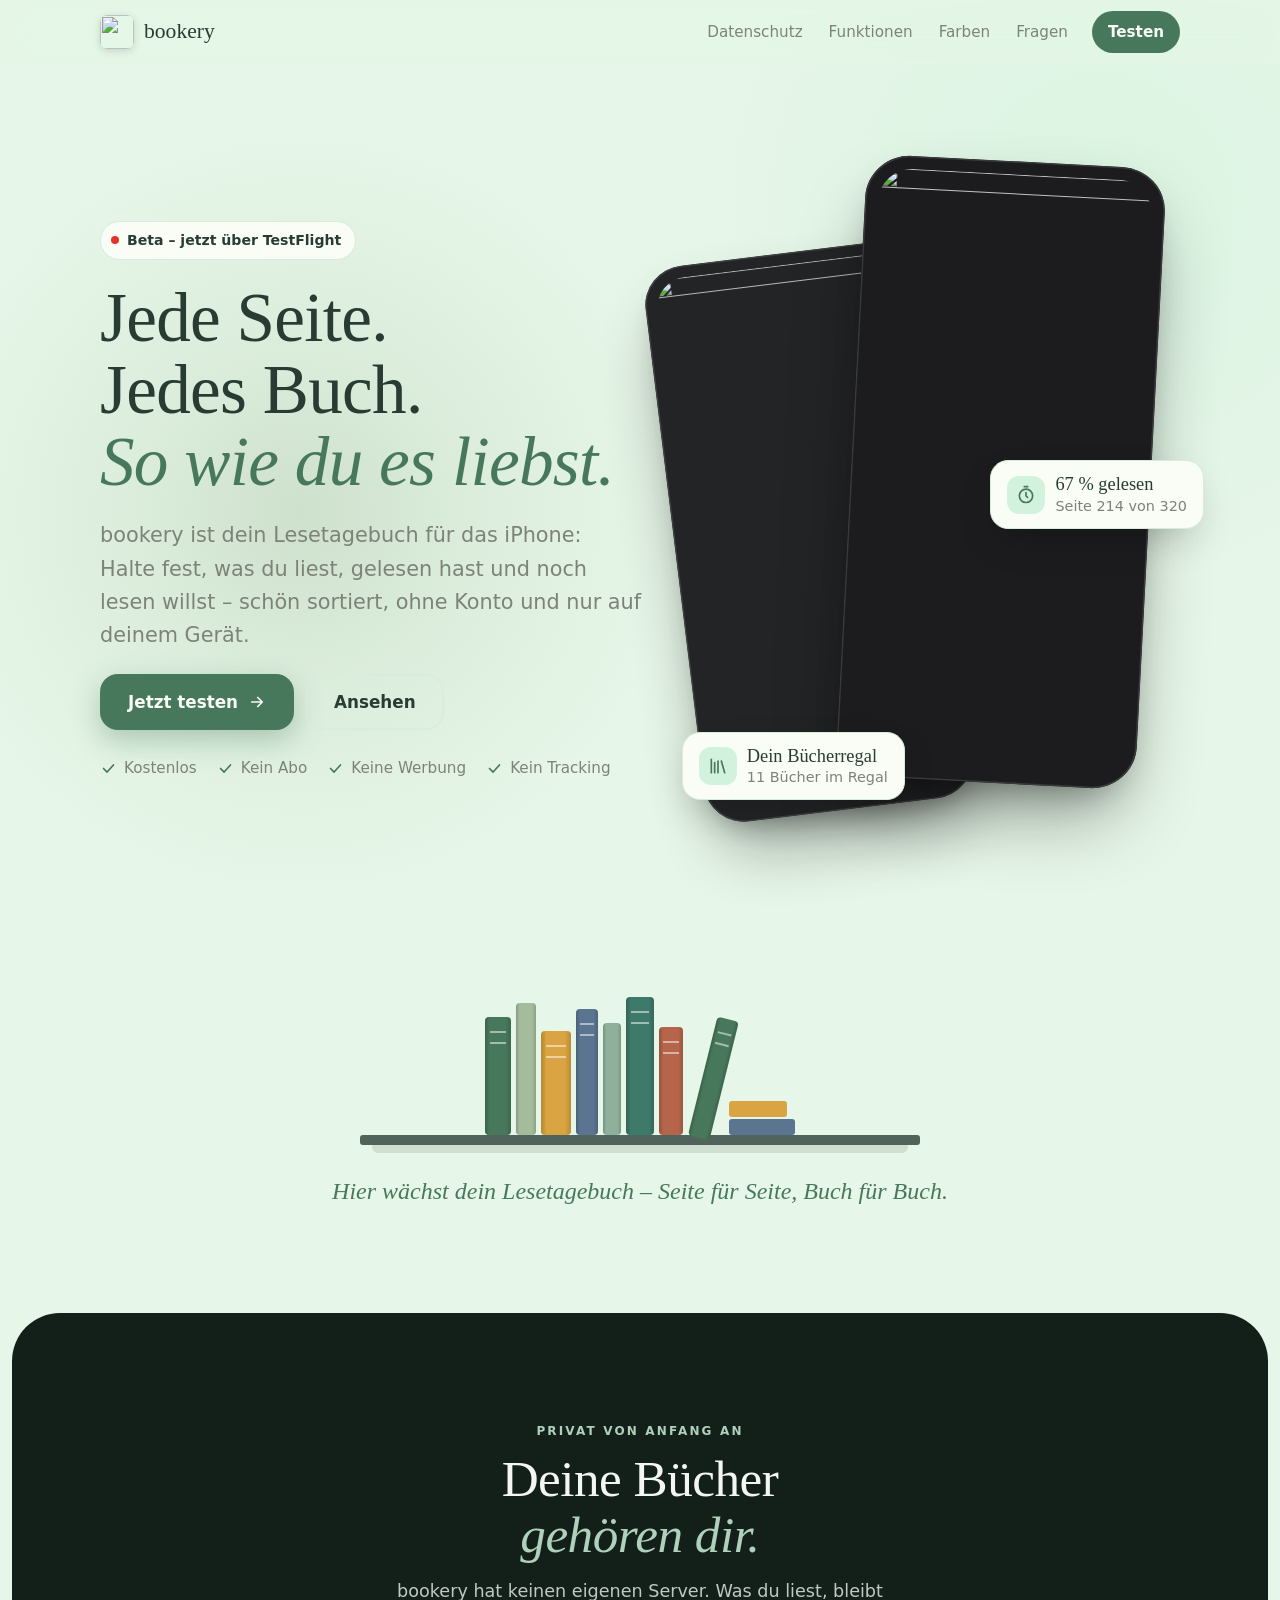
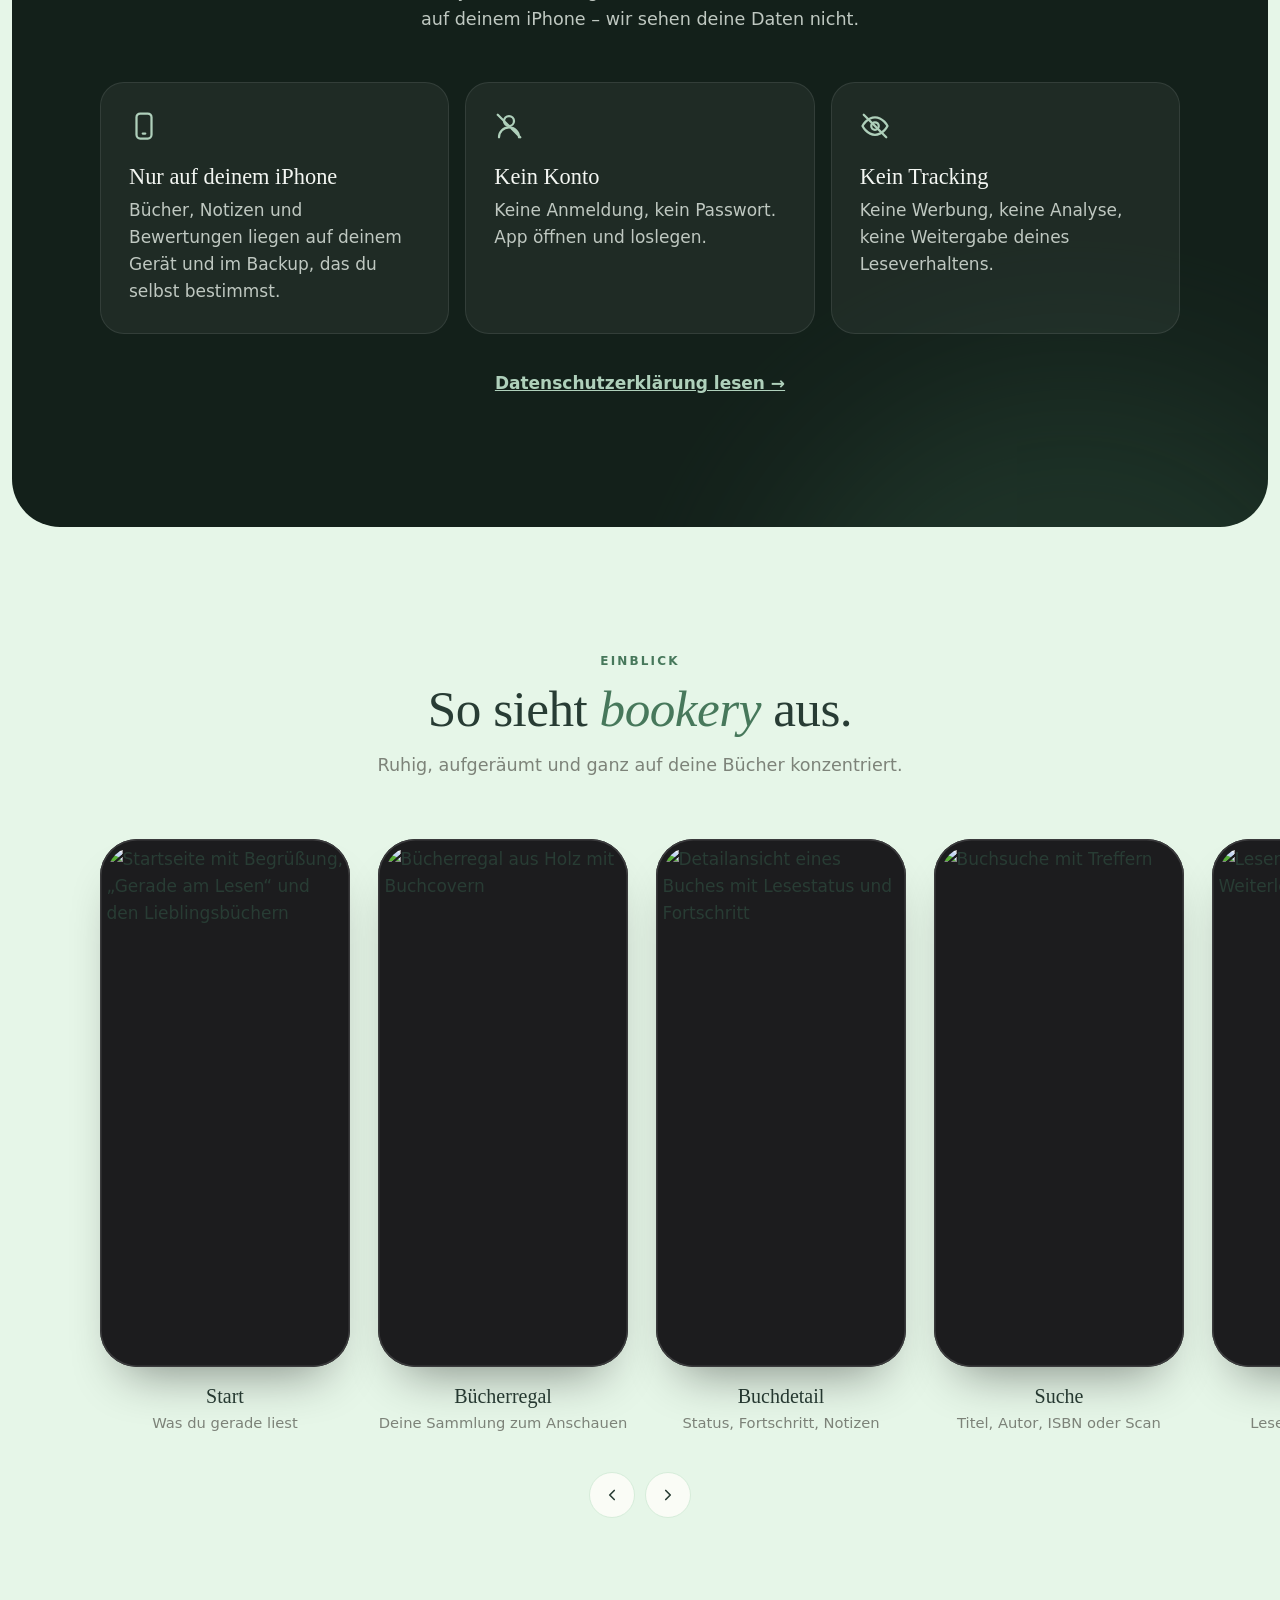
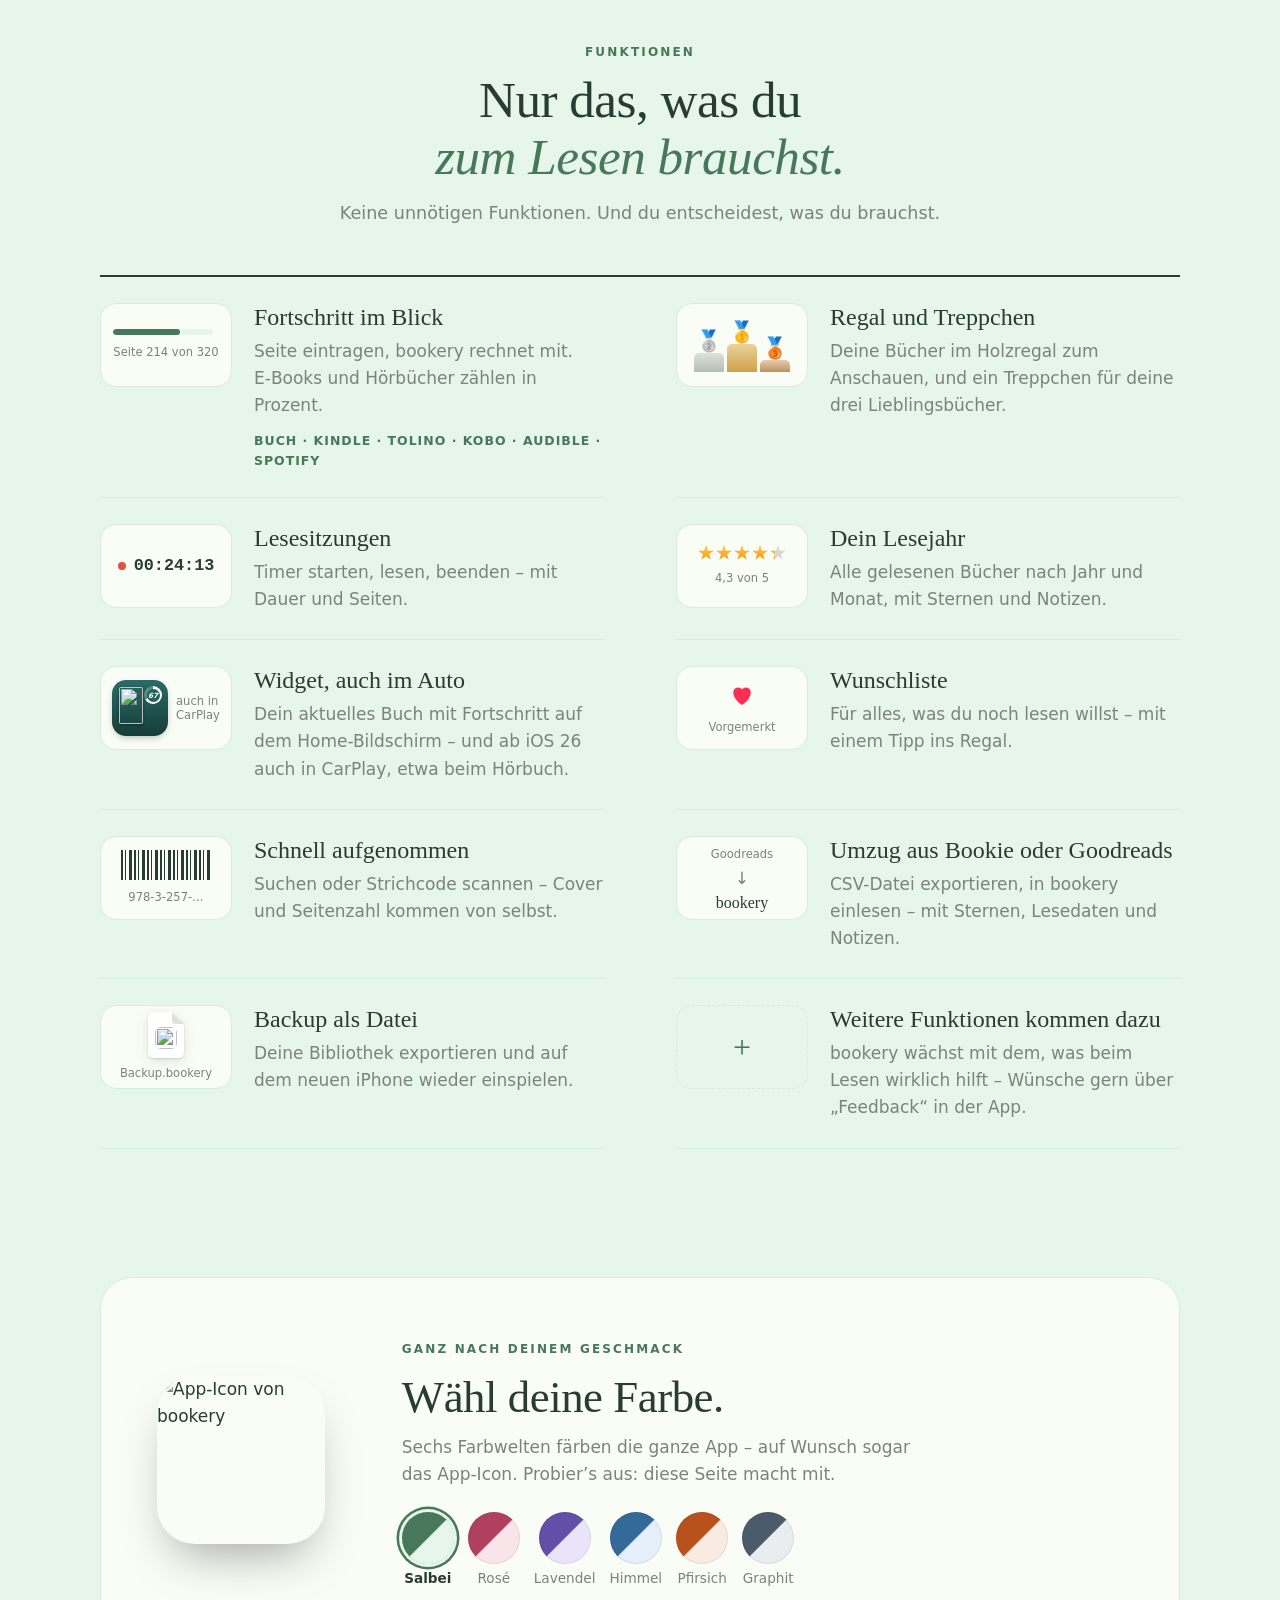
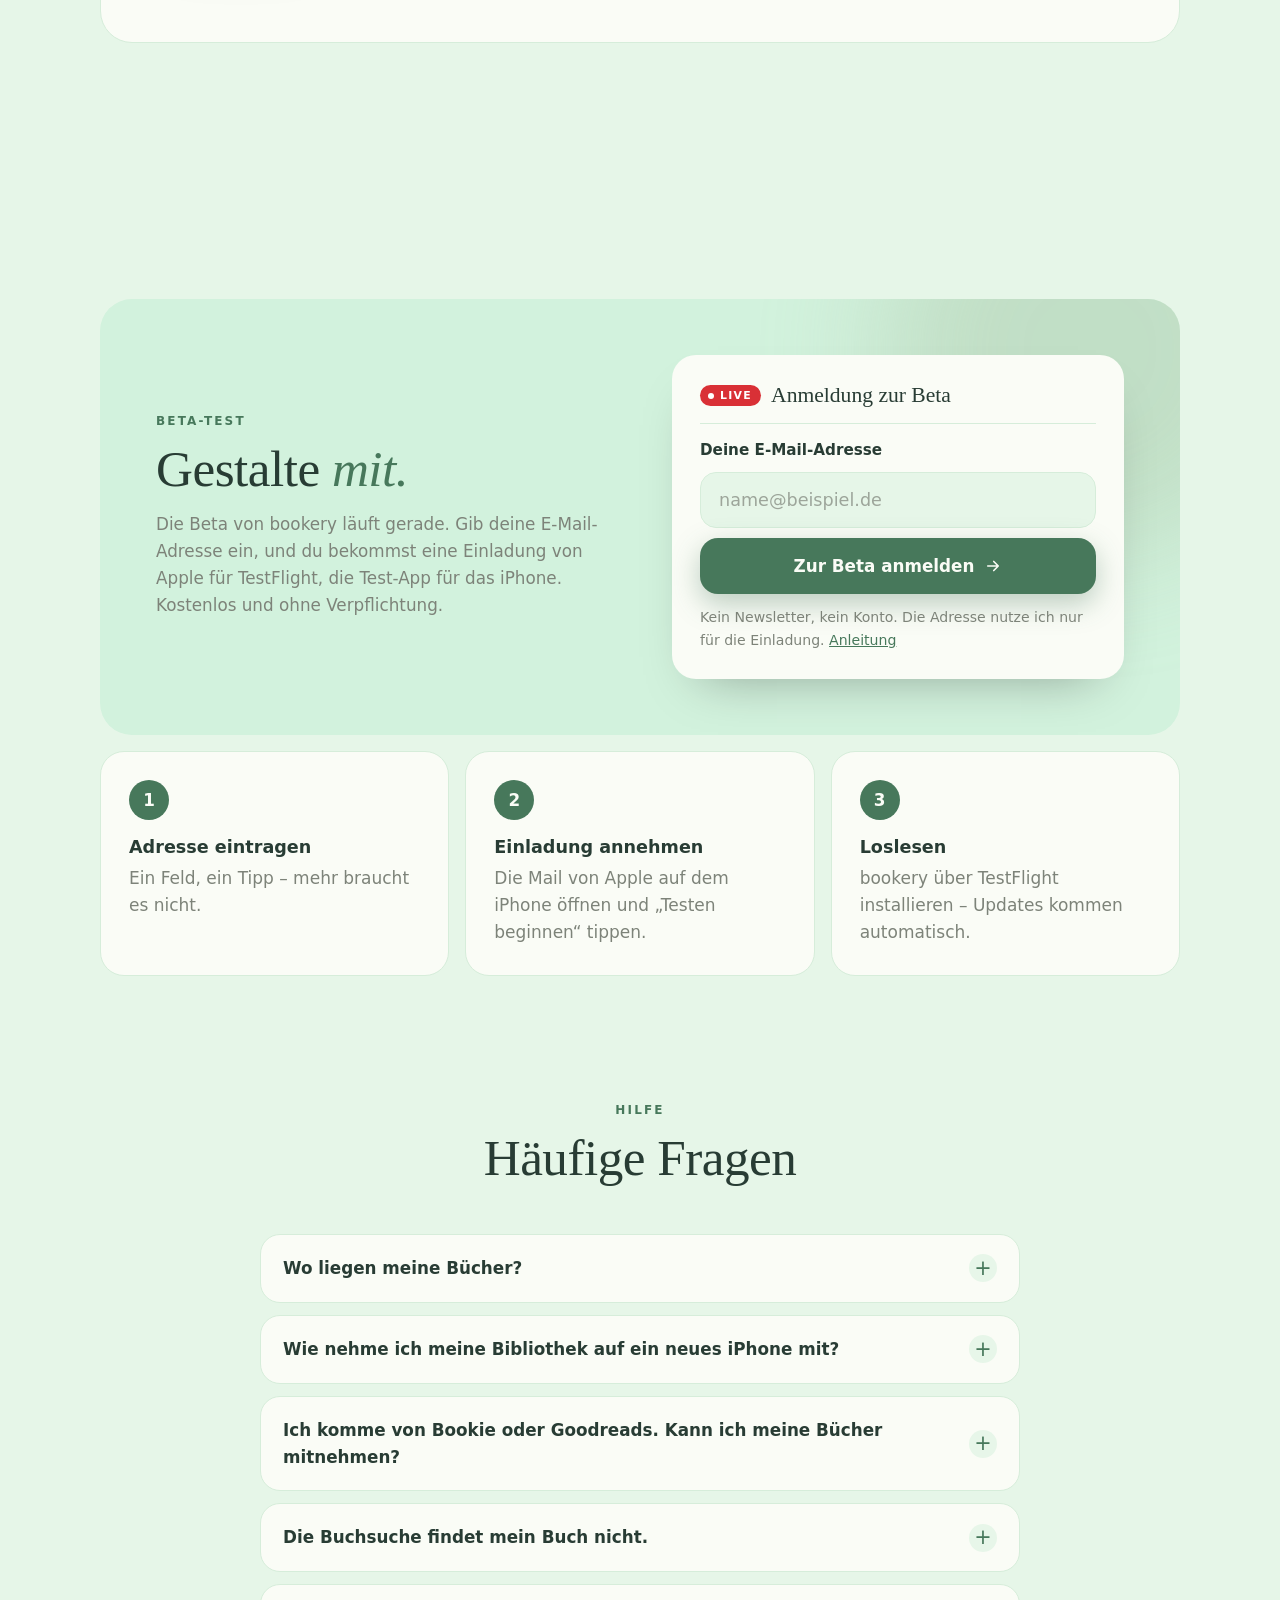
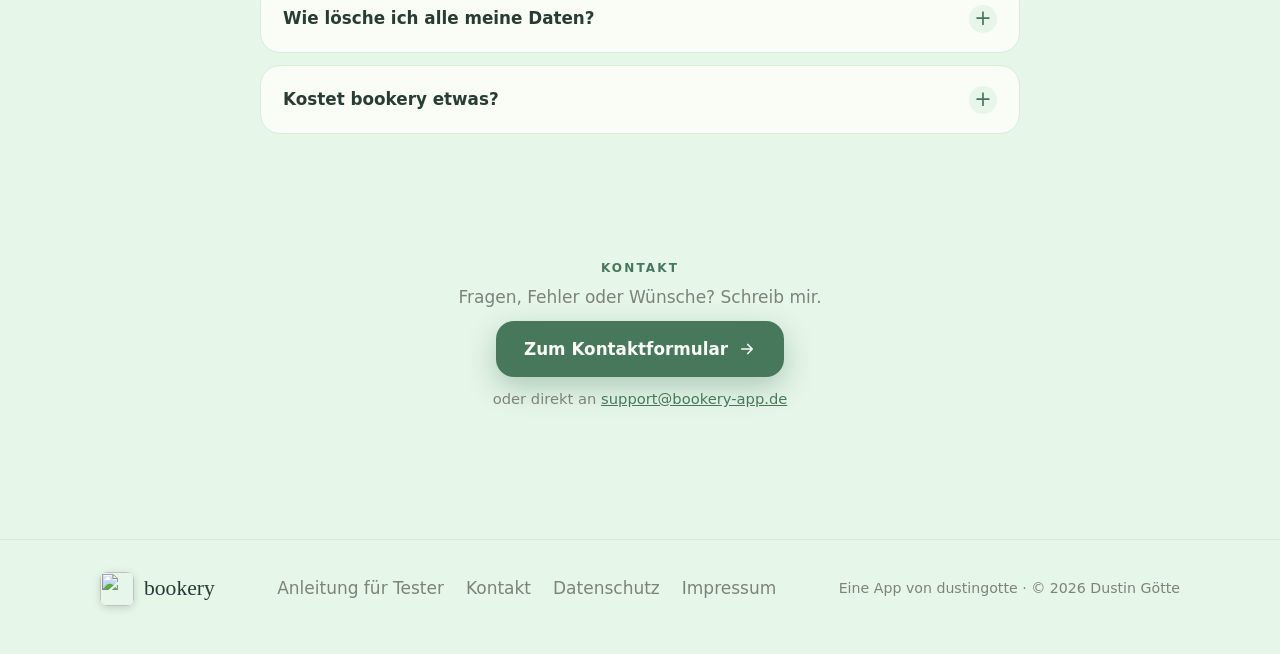
==== index.html @ 095a4ddb "Kontaktadressen nach Zweck: support@ für Nutzerfragen, privacy@ beim Verantwortlichen Impressum und " ====
<!doctype html>
<html lang="de">
<head>
<meta charset="utf-8">
<meta name="viewport" content="width=device-width, initial-scale=1, viewport-fit=cover">
<title>bookery – Lesetagebuch für das iPhone</title>
<meta name="description" content="bookery – deine Bibliothek und dein Lesetagebuch für das iPhone. Privat, ohne Konto, ohne Werbung, ohne Tracking. Jetzt testen.">
<meta name="theme-color" content="#E6F6E8" media="(prefers-color-scheme: light)">
<meta name="theme-color" content="#16241B" media="(prefers-color-scheme: dark)">
<meta property="og:title" content="bookery – Dein Lesetagebuch für das iPhone">
<meta property="og:description" content="Halte fest, was du liest – schön sortiert und ganz privat. Ohne Konto, ohne Werbung, ohne Tracking.">
<meta property="og:image" content="https://bookery-app.de/shots/1-start.jpg">
<link rel="icon" href="logo.png" type="image/png">
<link rel="apple-touch-icon" href="apple-touch-icon.png">
<script src="frueh.js"></script>
<style>
/* ---------- Farben: Salbei aus der App, andere Farbwelten setzt das Skript ---------- */
:root {
  --paper:#E6F6E8; --card:#FAFCF6; --border:#D6EDDA; --chip:#E7F6E9; --ink:#283C34; --muted:#7D8379;
  --accent:#47785B; --soft:#A4BC9C; --accent-card:#D2F2DD; --on-accent:#FAFCF6;
  --serif: ui-serif, "New York", "Iowan Old Style", Georgia, serif;
  --sans: system-ui, -apple-system, "Helvetica Neue", "Segoe UI", sans-serif;
  --radius: 24px; color-scheme: light;
}
@media (prefers-color-scheme: dark) { :root {
  --paper:#16241B; --card:#26382D; --border:#3D5744; --chip:#314434; --ink:#FAFBFA; --muted:#BFC4BD;
  --accent:#AFD0BB; --soft:#799D72; --accent-card:#223E2A; --on-accent:#16241B; color-scheme: dark } }

* { box-sizing: border-box; }
html { -webkit-text-size-adjust: 100%; scroll-behavior: smooth; scroll-padding-top: 80px; }
body { margin: 0; background: var(--paper); color: var(--ink); font: 17px/1.6 var(--sans); overflow-x: hidden;
  transition: background-color .5s ease, color .5s ease; }
img { max-width: 100%; display: block; }
/* Nichts darf seitlich überstehen (Telefone, Farbkreise), sonst lässt Safari auf dem iPhone rauszoomen. clip hält die Kopfzeile klebend. */
html, body { overflow-x: clip; }
main { overflow-x: clip; }
html { touch-action: manipulation; }
a { color: var(--accent); }
:focus-visible { outline: 2px solid var(--accent); outline-offset: 3px; border-radius: 8px; }
.wrap { max-width: 1120px; margin: 0 auto; padding: 0 20px; }
h1, h2 { font-family: var(--serif); font-weight: 400; letter-spacing: -.01em; margin: 0; }
h2 { font-size: clamp(2rem, 5vw, 3.2rem); line-height: 1.1; }
h2 em, h1 em { font-style: italic; color: var(--accent); }
.eyebrow { display: inline-flex; align-items: center; gap: 8px; font: 600 12px/1 var(--sans); letter-spacing: .18em;
  text-transform: uppercase; color: var(--accent); }
.section { padding: clamp(72px, 12vw, 128px) 0; }
.section-head { max-width: 640px; margin: 0 auto 48px; text-align: center; display: grid; gap: 14px; justify-items: center; }
.section-head p { margin: 0; color: var(--muted); font-size: 1.1rem; text-wrap: balance; }

/* ---------- Kopfzeile ---------- */
.nav { position: sticky; top: 0; z-index: 20; backdrop-filter: saturate(1.6) blur(16px); -webkit-backdrop-filter: saturate(1.6) blur(16px);
  background: color-mix(in srgb, var(--paper) 72%, transparent); border-bottom: 1px solid transparent; transition: border-color .3s, background-color .5s; }
.nav.scrolled { border-bottom-color: var(--border); }
.nav .wrap { display: flex; align-items: center; gap: 24px; height: 64px; }
.brand { display: flex; align-items: center; gap: 10px; text-decoration: none; color: var(--ink); font: 400 1.35rem/1 var(--serif); margin-right: auto; }
.brand img { width: 34px; height: 34px; border-radius: 22.5%; box-shadow: 0 2px 8px rgb(0 0 0 / .15); }
.nav-links { display: flex; gap: 26px; }
.nav-links a { color: var(--muted); text-decoration: none; font-weight: 500; font-size: .95rem; }
.nav-links a:hover { color: var(--ink); }
.pill { display: inline-flex; align-items: center; gap: 6px; padding: 9px 16px; border-radius: 999px; background: var(--accent);
  color: var(--on-accent); text-decoration: none; font-weight: 600; font-size: .95rem; transition: transform .15s; }
.pill:hover { transform: translateY(-1px); }
@media (max-width: 720px) { .nav-links { display: none; } }

/* ---------- Hero ---------- */
.hero { position: relative; padding: clamp(40px, 8vw, 96px) 0 clamp(64px, 10vw, 120px); isolation: isolate; }
/* Weiche Lichtflecken als Verlauf statt filter: blur – Safari schneidet große Blur-Flächen sonst als helles Rechteck ab */
.hero::before, .hero::after { content: ""; position: absolute; z-index: -1; pointer-events: none; }
.hero::before { width: 760px; height: 760px; top: -240px; right: -200px; opacity: .55;
  background: radial-gradient(closest-side, var(--accent-card), transparent); }
/* Runder Schein hinter dem Text, wie auf smarthome.dustingotte.de. */
.hero::after { width: 760px; height: 760px; top: 50%; left: -80px; transform: translateY(-50%); border-radius: 50%;
  background: radial-gradient(closest-side, color-mix(in srgb, var(--soft) 36%, transparent), color-mix(in srgb, var(--soft) 14%, transparent) 50%, transparent); }
.hero .wrap { display: grid; grid-template-columns: 1.05fr .95fr; gap: 48px; align-items: center; }
.hero-text { display: grid; gap: 22px; justify-items: start; }
.badge { display: inline-flex; align-items: center; gap: 8px; padding: 7px 14px 7px 10px; border-radius: 999px;
  background: var(--card); border: 1px solid var(--border); font-size: .88rem; font-weight: 600; color: var(--ink); }
/* Immer rot, unabhängig von der Farbwelt: soll ins Auge stechen. */
.badge i { width: 8px; height: 8px; border-radius: 50%; background: #e5342b; box-shadow: 0 0 0 0 #e5342b; animation: ping 2s infinite; }
@keyframes ping { 0% { box-shadow: 0 0 0 0 rgb(229 52 43 / .6); } 80%, 100% { box-shadow: 0 0 0 9px transparent; } }
.hero h1 { font-size: clamp(2.6rem, 5.4vw, 4.5rem); line-height: 1.04; }
@media (max-width: 900px) { .hero h1 { font-size: clamp(2.5rem, 10.5vw, 4.2rem); } }
.hero .sub { margin: 0; font-size: clamp(1.1rem, 2vw, 1.3rem); color: var(--muted); max-width: 30em; text-wrap: pretty; }
.actions { display: flex; flex-wrap: wrap; gap: 12px; }
.button { display: inline-flex; align-items: center; justify-content: center; gap: 10px; min-height: 56px; padding: 0 28px;
  border-radius: 18px; background: var(--accent); color: var(--on-accent); font: 600 1.05rem/1 var(--sans); text-decoration: none;
  box-shadow: 0 10px 28px color-mix(in srgb, var(--accent) 35%, transparent); transition: transform .18s ease, box-shadow .18s ease; }
.button:hover { transform: translateY(-2px); box-shadow: 0 14px 34px color-mix(in srgb, var(--accent) 42%, transparent); }
.button:active { transform: scale(.98); }
.button svg { width: 18px; height: 18px; transition: transform .18s; }
.button:hover svg { transform: translateX(3px); }
.button.ghost { background: transparent; color: var(--ink); box-shadow: inset 0 0 0 1.5px var(--border); }
.button.ghost:hover { box-shadow: inset 0 0 0 1.5px var(--accent); }
.ticks { display: flex; flex-wrap: wrap; gap: 8px 20px; padding: 0; margin: 4px 0 0; list-style: none; color: var(--muted); font-size: .95rem; }
.ticks li { display: flex; align-items: center; gap: 7px; }
.ticks svg { width: 17px; height: 17px; color: var(--accent); }

/* Telefone */
.phones { position: relative; height: clamp(520px, 62vw, 680px); }
.phone { position: absolute; width: clamp(220px, 26vw, 300px); padding: 2.6%; border-radius: 15% / 7%;
  background: #1c1c1e; box-shadow: 0 0 0 1.5px #3a3a3c inset, 0 40px 80px -20px rgb(0 0 0 / .45), 0 18px 36px -18px rgb(0 0 0 / .35); }
/* Bild bestimmt die Höhe: so wird der Screenshot nie beschnitten oder vergrößert. */
.phone img { width: 100%; height: auto; aspect-ratio: 660 / 1434; border-radius: 12.4% / 5.7%; }
.phone.front { --fx: -28%; left: 50%; top: 0; transform: translateX(var(--fx)) rotate(3deg); z-index: 2; animation: float 7s ease-in-out infinite; }
.phone.back { --bx: -92%; left: 50%; top: 60px; transform: translateX(var(--bx)) rotate(-7deg) scale(.9); opacity: .96; animation: float2 8s ease-in-out infinite; }
@keyframes float { 50% { transform: translateX(var(--fx)) rotate(3deg) translateY(-14px); } }
@keyframes float2 { 50% { transform: translateX(var(--bx)) rotate(-7deg) scale(.9) translateY(10px); } }
.sticker { position: absolute; z-index: 3; display: flex; align-items: center; gap: 10px; padding: 12px 16px; border-radius: 18px;
  background: var(--card); border: 1px solid var(--border); box-shadow: 0 16px 40px -12px rgb(0 0 0 / .25); font-size: .9rem; line-height: 1.3; }
.sticker b { display: block; font-family: var(--serif); font-weight: 400; font-size: 1.15rem; }
.sticker span { color: var(--muted); }
.sticker .dot { width: 38px; height: 38px; border-radius: 12px; display: grid; place-items: center; background: var(--accent-card); color: var(--accent); flex: none; }
.sticker .dot svg { width: 20px; height: 20px; }
.sticker.one { right: -24px; top: 44%; animation: float3 6s ease-in-out infinite; }
.sticker.two { left: -8px; bottom: 6%; animation: float3 7s ease-in-out -2s infinite; }
@keyframes float3 { 50% { transform: translateY(-10px); } }

@media (max-width: 900px) {
  .hero .wrap { grid-template-columns: 1fr; text-align: center; }
  .hero-text { justify-items: center; }
  .actions, .ticks { justify-content: center; }
  .phones { height: 560px; max-width: 420px; width: 100%; margin: 0 auto; }
  .phone { width: 240px; }
  .sticker.one { right: -4px; } .sticker.two { left: -4px; }
}

/* ---------- Regal, das sich füllt ---------- */
.shelf-band { padding: 24px 0 0; text-align: center; }
.shelf { display: inline-flex; flex-direction: column; width: min(560px, 100%); }
.spines { display: flex; align-items: flex-end; justify-content: center; gap: 5px; height: 150px; padding: 0 24px; }
.spine { width: var(--w); height: var(--h); border-radius: 4px; background: linear-gradient(90deg, color-mix(in srgb, var(--c) 82%, #000) 0, var(--c) 18%, var(--c) 80%, color-mix(in srgb, var(--c) 85%, #000));
  position: relative; transform-origin: bottom left; }
.spine::before { content: ""; position: absolute; left: 18%; right: 18%; top: 14px; height: 9px; border-top: 2.5px solid rgb(255 255 255 / .5); border-bottom: 2.5px solid rgb(255 255 255 / .5); }
.spine.plain::before { display: none; }
.spine.tilt { transform: rotate(var(--tilt, 0deg)); }
.stack { display: flex; flex-direction: column; gap: 2px; margin-left: 14px; align-self: flex-end; }
.stack span { height: 16px; border-radius: 3px; background: var(--c); }
.board { height: 10px; border-radius: 3px; background: color-mix(in srgb, var(--ink) 78%, transparent); }
.board-shadow { height: 8px; margin: 0 12px; border-radius: 0 0 6px 6px; background: color-mix(in srgb, var(--ink) 12%, transparent); }
.js .shelf .spine, .js .shelf .stack { opacity: 0; transform: translateY(-46px); }
.js .shelf .spine.tilt { transform: translateY(-46px) rotate(0); }
.shelf.filled .spine, .shelf.filled .stack { opacity: 1; transform: none; transition: transform .6s cubic-bezier(.3,1.5,.5,1) calc(var(--i) * 70ms), opacity .3s ease calc(var(--i) * 70ms); }
.shelf.filled .spine.tilt { transform: rotate(var(--tilt)); }
.shelf-caption { margin: 22px 0 0; font: italic clamp(1.2rem, 2.6vw, 1.5rem)/1.4 var(--serif); color: var(--accent); }

/* ---------- Galerie ---------- */
.gallery { display: flex; gap: 28px; overflow-x: auto; scroll-snap-type: x mandatory; padding: 12px max(20px, calc((100vw - 1120px) / 2 + 20px)) 36px;
  scrollbar-width: none; -webkit-overflow-scrolling: touch; }
.gallery::-webkit-scrollbar { display: none; }
/* Solange die Galerie von selbst wandert, kein Einrasten -- sonst springt sie bei jedem Schritt zurück. */
.gallery.wandert { scroll-snap-type: none; }
.shot { flex: none; width: clamp(210px, 22vw, 250px); scroll-snap-align: center; display: grid; align-content: start; gap: 16px; margin: 0; }
.shot .phone { position: relative; width: 100%; box-shadow: 0 0 0 1.5px #3a3a3c inset, 0 28px 50px -24px rgb(0 0 0 / .45); transition: transform .3s ease; }
.shot:hover .phone { transform: translateY(-6px); }
.shot figcaption { text-align: center; }
.shot figcaption b { display: block; font: 400 1.25rem/1.3 var(--serif); }
.shot figcaption span { color: var(--muted); font-size: .92rem; }
.gallery-nav { display: flex; justify-content: center; gap: 10px; }
.gallery-nav button { width: 46px; height: 46px; border-radius: 50%; border: 1.5px solid var(--border); background: var(--card); color: var(--ink);
  cursor: pointer; display: grid; place-items: center; transition: border-color .2s; }
.gallery-nav button:hover { border-color: var(--accent); }
.gallery-nav svg { width: 18px; height: 18px; }

/* ---------- Funktionen ---------- */
/* Funktionen: jede mit einer kleinen Ansicht aus der App statt eines Symbols -- man sieht,
   was gemeint ist, bevor man liest. */
.contents { list-style: none; margin: 0; padding: 0; display: grid; grid-template-columns: 1fr 1fr;
  column-gap: clamp(32px, 6vw, 72px); border-top: 2px solid var(--ink); }
.contents li { display: grid; grid-template-columns: 132px 1fr; gap: 22px; align-items: start; padding: 26px 0; border-bottom: 1px solid var(--border); }
.contents h3 { margin: 0; font: 400 clamp(1.3rem, 2.2vw, 1.5rem)/1.2 var(--serif); }
.contents p { margin: 6px 0 0; color: var(--muted); max-width: 34em; }
.contents .formats { display: block; margin-top: 12px; font-size: .78rem; font-weight: 600; letter-spacing: .08em; text-transform: uppercase; color: var(--accent); }
.mini { height: 84px; border-radius: 16px; background: var(--card); border: 1px solid var(--border); display: grid; place-content: center;
  justify-items: center; gap: 8px; padding: 0 14px; color: var(--accent); }
.mini small { font-size: .72rem; color: var(--muted); white-space: nowrap; }
.mini-prog { justify-items: stretch; width: 100%; }
.mini-prog .bar { display: block; width: 100px; height: 6px; border-radius: 3px; background: var(--chip); overflow: hidden; }
.mini-prog .bar i { display: block; width: 67%; height: 100%; background: var(--accent); border-radius: 3px; }
/* Treppchen wie in der App (FavoriteBooksView): Medaille über gestuftem Sockel,
   gedämpftes Gold, Salbeisilber und Ton als Verlauf. */
.mini-podest { grid-auto-flow: column; align-items: end; gap: 3px; padding-top: 4px; }
.mini-podest span { display: grid; justify-items: center; gap: 2px; }
.mini-podest b { font-size: 1.3rem; line-height: 1; }
.mini-podest i { width: 30px; border-radius: 5px 5px 0 0; }
.mini-podest .p1 i { height: 28px; background: linear-gradient(#EBD39B, #CDA047); }
.mini-podest .p2 i { height: 19px; background: linear-gradient(#DDE2D9, #B5BDB1); }
.mini-podest .p3 i { height: 12px; background: linear-gradient(#E6CDB0, #C0905F); }
@media (prefers-color-scheme: dark) {
  .mini-podest .p1 i { background: linear-gradient(#B8944A, #8F7232); }
  .mini-podest .p2 i { background: linear-gradient(#8C9688, #667063); }
  .mini-podest .p3 i { background: linear-gradient(#A67E58, #7D5C3E); }
}
.mini-timer { grid-auto-flow: column; align-items: center; gap: 8px; font: 600 1.05rem/1 var(--mono, ui-monospace, Menlo, monospace); color: var(--ink); font-variant-numeric: tabular-nums; }
.mini-timer .dot { width: 8px; height: 8px; border-radius: 50%; background: #E0523F; animation: tick 1.6s ease-in-out infinite; }
@keyframes tick { 50% { opacity: .25; } }
/* Sterne wie in der App (RatingView): warmer Verlauf, angeschnittener letzter Stern. */
.mini-sterne .stars { display: flex; gap: 2px; }
.mini-sterne .stars i { position: relative; width: 16px; height: 16px; background: color-mix(in srgb, var(--muted) 30%, transparent);
  clip-path: polygon(50% 0, 61% 35%, 98% 35%, 68% 57%, 79% 91%, 50% 70%, 21% 91%, 32% 57%, 2% 35%, 39% 35%); }
.mini-sterne .stars i::after { content: ""; position: absolute; inset: 0; width: calc(var(--f) * 100%);
  background: linear-gradient(#FFCC3D, #FF940F); }
/* Herz in der Farbe der Wunschliste in der App (Systempink). */
/* Kleines Widget wie in der App: Buchfarbe als Fläche, Cover links, Fortschrittsring rechts. */
.mini-widget { grid-auto-flow: column; align-items: center; gap: 8px; padding: 0 10px; }
.mini-widget small { white-space: normal; line-height: 1.25; text-align: left; }
.mini-widget .w { position: relative; width: 56px; height: 56px; border-radius: 14px; background: linear-gradient(#2A6B66, #163D3A);
  box-shadow: 0 3px 8px -3px rgb(0 0 0 / .35); }
.mini-widget .cover { position: absolute; left: 7px; top: 7px; width: 24px; height: 37px; border-radius: 2px; object-fit: cover; box-shadow: 0 1px 3px rgb(0 0 0 / .4); }
.mini-widget .ring { position: absolute; right: 6px; top: 6px; width: 18px; height: 18px; border-radius: 50%; display: grid; place-items: center;
  background: conic-gradient(#fff 67%, rgb(255 255 255 / .25) 0); }
.mini-widget .ring::before { content: ""; position: absolute; inset: 2.5px; border-radius: 50%; background: #23605B; }
.mini-widget .ring b { position: relative; font-size: .45rem; color: #fff; }
.mini-more { border-style: dashed; background: transparent; }
.mini-more span { font: 300 2rem/1 var(--serif); color: var(--accent); }
.mini-wunsch svg { width: 30px; height: 30px; fill: #FF2D55; }
@media (prefers-color-scheme: dark) { .mini-more { border-style: dashed; background: transparent; }
.mini-more span { font: 300 2rem/1 var(--serif); color: var(--accent); }
.mini-wunsch svg { fill: #FF375F; } }
.mini-scan .code { width: 90px; height: 30px; background: repeating-linear-gradient(90deg, var(--ink) 0 2px, transparent 2px 4px, var(--ink) 4px 5px, transparent 5px 8px, var(--ink) 8px 11px, transparent 11px 13px); }
.mini-umzug { gap: 2px; }
.mini-umzug span { color: var(--muted); }
.mini-umzug b { font: 400 1rem/1 var(--serif); color: var(--ink); }
/* Backup-Datei wie in der Dateien-App: Blatt mit Eselsohr, bookery-Logo darauf, echte Endung. */
.mini-backup { gap: 6px; }
.mini-backup .docwrap { filter: drop-shadow(0 1px 1px rgb(0 0 0 / .12)) drop-shadow(0 3px 6px rgb(0 0 0 / .1)); }
.mini-backup .doc { position: relative; width: 36px; height: 46px; display: grid; place-items: center; background: #FFFFFF;
  border-radius: 5px; clip-path: polygon(0 0, 66% 0, 100% 26%, 100% 100%, 0 100%); }
.mini-backup .doc::after { content: ""; position: absolute; top: 0; right: 0; width: 12px; height: 12px; background: #DCE3DA; border-bottom-left-radius: 3px; }
.mini-backup .doc img { width: 22px; height: 22px; border-radius: 6px; margin-top: 6px; }
@media (prefers-color-scheme: dark) { .mini-backup .doc { background: #3A4D40; } .mini-backup .doc::after { background: #56705D; } }
@media (max-width: 760px) { .contents { grid-template-columns: 1fr; } }
/* Handy: nur die Ansichten als Kacheln -- Titel bleiben für Screenreader, Beschreibungen fallen weg. */
@media (max-width: 600px) {
  .contents { grid-template-columns: 1fr 1fr; gap: 10px; border-top: 0; }
  .contents li { display: block; padding: 0; border: 0; }
  .contents li > div:not(.mini) { position: absolute; width: 1px; height: 1px; overflow: hidden; clip-path: inset(50%); white-space: nowrap; }
  .contents .mini { height: 96px; border-radius: 18px; }
  .contents .mini-prog .bar { background: var(--border); }
}
@media (max-width: 420px) { .mini { padding: 0 8px; } .mini-prog .bar { width: 80px; } .mini-scan .code { width: 72px; } .mini small { font-size: .64rem; } .mini-timer { font-size: .88rem; gap: 6px; }
  .mini-widget { gap: 6px; padding: 0 6px; } .mini-widget .w { width: 46px; height: 46px; border-radius: 12px; }
  .mini-widget .cover { left: 6px; top: 6px; width: 20px; height: 31px; } .mini-widget .ring { right: 5px; top: 5px; width: 15px; height: 15px; } .mini-widget .ring b { font-size: .38rem; } }

/* ---------- Farbwelten ---------- */
.themes { display: grid; grid-template-columns: auto 1fr; gap: clamp(32px, 6vw, 80px); align-items: center; background: var(--card);
  border: 1px solid var(--border); border-radius: 32px; padding: clamp(28px, 5vw, 56px); transition: background-color .5s, border-color .5s; }
.themes .icon-big { width: clamp(120px, 16vw, 168px); height: auto; aspect-ratio: 1; border-radius: 22.5%; box-shadow: 0 24px 48px -16px rgb(0 0 0 / .35);
  transition: transform .5s cubic-bezier(.3,1.4,.5,1); }
.themes .icon-big.pop { transform: scale(.88) rotate(-6deg); }
.themes h2 { font-size: clamp(1.9rem, 4.4vw, 2.8rem); }
.themes p { color: var(--muted); margin: 12px 0 24px; max-width: 30em; }
.swatches { display: flex; flex-wrap: wrap; gap: 14px; }
.swatch { appearance: none; border: 0; padding: 0; background: none; cursor: pointer; display: grid; justify-items: center; gap: 8px; color: var(--muted); font: 500 .85rem/1 var(--sans); }
.swatch i { width: 52px; height: 52px; border-radius: 50%; background: linear-gradient(135deg, var(--a) 49%, var(--p) 51%);
  box-shadow: 0 0 0 1px rgb(0 0 0 / .08) inset; transition: transform .2s, box-shadow .2s; }
.swatch:hover i { transform: scale(1.08); }
.swatch[aria-pressed="true"] { color: var(--ink); font-weight: 700; }
.swatch[aria-pressed="true"] i { box-shadow: 0 0 0 3px var(--paper), 0 0 0 5.5px var(--accent); }
@media (max-width: 720px) { .themes { grid-template-columns: 1fr; text-align: center; justify-items: center; } .swatches { justify-content: center; } }

/* ---------- Datenschutz ---------- */
.privacy { background: #13201A; color: #F3F6F2; border-radius: clamp(28px, 4vw, 48px); margin: 0 12px; padding: clamp(64px, 10vw, 112px) 0; position: relative; overflow: hidden; isolation: isolate; }
.privacy::before { content: ""; position: absolute; inset: auto -10% -60% auto; width: 640px; height: 640px; border-radius: 50%; background: var(--accent); opacity: .22; filter: blur(90px); z-index: -1; }
.privacy.privacy-top { margin-top: clamp(56px, 9vw, 104px); }
.privacy .eyebrow { color: #AFD0BB; }
.privacy h2 em { color: #AFD0BB; }
.privacy .section-head p { color: #BFC8C1; }
.pillars { display: grid; grid-template-columns: repeat(3, 1fr); gap: 16px; }
.pillar { padding: 28px; border-radius: var(--radius); background: rgb(255 255 255 / .05); border: 1px solid rgb(255 255 255 / .09); }
.pillar svg { width: 30px; height: 30px; color: #AFD0BB; margin-bottom: 14px; }
.pillar h3 { margin: 0 0 6px; font: 400 1.4rem/1.25 var(--serif); }
.pillar p { margin: 0; color: #BFC8C1; }
.privacy .more { text-align: center; margin-top: 36px; }
.privacy .more a { color: #AFD0BB; font-weight: 600; }
@media (max-width: 820px) { .pillars { grid-template-columns: 1fr; } }

/* ---------- Testen ---------- */
.steps { display: grid; grid-template-columns: repeat(3, 1fr); gap: 16px; counter-reset: step; margin-bottom: 40px; }
.steps { margin-bottom: 0; }
.step { background: var(--card); border: 1px solid var(--border); border-radius: var(--radius); padding: 28px; position: relative; }
.step::before { counter-increment: step; content: counter(step); display: grid; place-items: center; width: 40px; height: 40px; border-radius: 50%;
  background: var(--accent); color: var(--on-accent); font: 600 1.05rem/1 var(--sans); margin-bottom: 16px; }
.step h3 { margin: 0 0 6px; font: 600 1.1rem/1.3 var(--sans); }
.step p { margin: 0; color: var(--muted); }
.center { text-align: center; }
@media (max-width: 820px) { .steps { grid-template-columns: 1fr; } }

/* ---------- Testen: Anmeldung ---------- */
.signup { display: grid; grid-template-columns: 1fr 1fr; gap: clamp(28px, 5vw, 64px); align-items: center; padding: clamp(28px, 5vw, 56px);
  border-radius: 32px; background: var(--accent-card); position: relative; overflow: hidden; isolation: isolate; margin-bottom: 16px; transition: background-color .5s; }
.signup::before { content: ""; position: absolute; z-index: -1; width: 420px; height: 420px; right: -120px; top: -160px; border-radius: 50%;
  background: var(--soft); opacity: .35; filter: blur(60px); }
.signup-text { display: grid; gap: 14px; }
.signup-text p { margin: 0; color: var(--muted); font-size: 1.05rem; text-wrap: pretty; }
.signup-form { display: grid; gap: 10px; background: var(--card); border-radius: 24px; padding: clamp(20px, 3vw, 28px);
  box-shadow: 0 24px 50px -28px rgb(0 0 0 / .35); transition: background-color .5s; }
.signup-form label { font-weight: 600; font-size: .95rem; }
.form-head { display: flex; align-items: center; gap: 10px; padding-bottom: 14px; margin-bottom: 4px; border-bottom: 1px solid var(--border); }
.form-head h3 { margin: 0; font: 400 1.35rem/1.2 var(--serif); }
/* Immer rot wie das Hero-Badge: zeigt, dass die Anmeldung gerade offen ist */
.live-tag { display: inline-flex; align-items: center; gap: 6px; padding: 4px 9px 4px 8px; border-radius: 999px; background: #D93036; color: #fff;
  font: 700 .68rem/1.2 var(--sans); letter-spacing: .12em; text-transform: uppercase; }
.live-tag i { width: 6px; height: 6px; border-radius: 50%; background: #fff; animation: ping-white 2s infinite; }
@keyframes ping-white { 0% { box-shadow: 0 0 0 0 rgb(255 255 255 / .7); } 80%, 100% { box-shadow: 0 0 0 6px transparent; } }
.field { display: grid; gap: 10px; }
.field input { width: 100%; min-height: 56px; padding: 0 18px; border-radius: 16px; border: 1.5px solid var(--border); background: var(--paper);
  color: var(--ink); font: 400 1.1rem/1 var(--sans); transition: border-color .2s, box-shadow .2s; }
.field input::placeholder { color: color-mix(in srgb, var(--muted) 70%, transparent); }
.field input:focus { outline: none; border-color: var(--accent); box-shadow: 0 0 0 4px color-mix(in srgb, var(--accent) 18%, transparent); }
.field input[aria-invalid="true"] { border-color: #C2453A; }
.field .button { width: 100%; border: 0; cursor: pointer; }
.field .button[disabled] { opacity: .7; cursor: progress; transform: none; }
.signup-form .note { margin: 2px 0 0; color: var(--muted); font-size: .88rem; }
.signup-form .note.error { color: #C2453A; }
@media (prefers-color-scheme: dark) { .field input[aria-invalid="true"] { border-color: #F08A80; } .signup-form .note.error { color: #F08A80; } }
.hp { position: absolute; left: -9999px; width: 1px; height: 1px; opacity: 0; }
.done { display: grid; justify-items: start; }
.done[hidden] { display: none; }
.signup-form.sent > :not(.done) { display: none; }
@media (max-width: 820px) { .signup { grid-template-columns: 1fr; } }
@media (max-width: 560px) { .signup { padding: 26px 18px 18px; border-radius: 28px; } .signup-text { padding: 0 6px; } }

/* ---------- Fragen ---------- */
.faq { max-width: 760px; margin: 0 auto; display: grid; gap: 12px; }
.faq details { background: var(--card); border: 1px solid var(--border); border-radius: 20px; padding: 0 22px; transition: border-color .2s, background-color .5s; }
.faq details[open] { border-color: var(--accent); }
.faq summary { list-style: none; cursor: pointer; padding: 20px 36px 20px 0; position: relative; font-weight: 600; font-size: 1.05rem; }
.faq summary::-webkit-details-marker { display: none; }
.faq summary::after { content: "+"; position: absolute; right: 0; top: 50%; transform: translateY(-50%); width: 28px; height: 28px; border-radius: 50%;
  display: grid; place-items: center; background: var(--chip); color: var(--accent); font: 500 1.3rem/1 var(--sans); transition: transform .25s; }
.faq details[open] summary::after { transform: translateY(-50%) rotate(45deg); }
.faq details p { margin: -6px 0 20px; color: var(--muted); }

/* ---------- Kontakt & Fuß ---------- */
.contact { text-align: center; display: grid; gap: 10px; justify-items: center; }
.contact p { margin: 0; color: var(--muted); }
.mail { font: 400 clamp(1.4rem, 4vw, 2.2rem)/1.2 var(--serif); color: var(--ink); text-decoration: none; word-break: break-word;
  background: linear-gradient(var(--accent), var(--accent)) 0 100% / 100% 2px no-repeat; padding-bottom: 4px; }
.mail:hover { color: var(--accent); }
footer { border-top: 1px solid var(--border); padding: 32px 0 48px; }
footer .wrap { display: flex; flex-wrap: wrap; align-items: center; justify-content: space-between; gap: 16px; }
footer nav { display: flex; flex-wrap: wrap; gap: 6px 22px; }
footer nav a { color: var(--muted); text-decoration: none; font-weight: 500; }
footer nav a:hover { color: var(--ink); }
footer small { color: var(--muted); }

/* ---------- iPhone: alles eine Nummer kleiner, Telefone passen nebeneinander ---------- */
@media (max-width: 560px) {
  body { font-size: 16px; }
  .wrap { padding: 0 18px; }
  .section { padding: 64px 0; }
  .section-head { margin-bottom: 30px; gap: 10px; }
  .section-head p { font-size: 1rem; }
  h2 { font-size: clamp(1.75rem, 7.8vw, 2.2rem); }
  .nav .wrap { height: 56px; }
  .brand { font-size: 1.2rem; } .brand img { width: 30px; height: 30px; }
  .pill { padding: 8px 14px; font-size: .88rem; }

  .hero { padding: 28px 0 40px; }
  .hero .wrap { gap: 28px; }
  .hero-text { gap: 16px; }
  .badge { font-size: .8rem; padding: 6px 12px 6px 9px; }
  .hero h1 { font-size: clamp(2.1rem, 9.8vw, 2.6rem); }
  .hero .sub { font-size: 1rem; }
  .button { min-height: 50px; padding: 0 22px; border-radius: 15px; font-size: 1rem; }
  .ticks { font-size: .86rem; gap: 6px 14px; }
  .phones { height: calc(42vw * 2.173 + 40px); max-width: none; }
  .phone { width: 42vw; }
  .phone.front { --fx: -6%; }
  .phone.back { --bx: -94%; top: 34px; }
  .sticker { padding: 8px 11px; gap: 8px; border-radius: 14px; font-size: .74rem; }
  .sticker b { font-size: .95rem; }
  .sticker .dot { width: 30px; height: 30px; border-radius: 9px; }
  .sticker .dot svg { width: 16px; height: 16px; }
  .sticker.one { right: 0; top: 50%; } .sticker.two { left: 0; bottom: 4%; }

  .spines { height: 120px; transform: scale(.85); transform-origin: bottom center; }
  .shelf-caption { font-size: 1.1rem; padding: 0 18px; }
  .gallery { gap: 18px; padding-bottom: 24px; }
  .shot { width: 46vw; gap: 12px; }
  .shot figcaption b { font-size: 1.05rem; }
  .shot figcaption span { font-size: .82rem; }

  .formats span { font-size: .78rem; padding: 5px 10px; }

  .themes { padding: 26px 18px; border-radius: 24px; gap: 22px; }
  .themes .icon-big { width: 96px; border-radius: 22px; }
  .themes h2 { font-size: 1.75rem; }
  .themes p { font-size: .95rem; margin: 10px 0 18px; }
  .swatches { display: grid; grid-template-columns: repeat(3, 1fr); gap: 14px 8px; width: 100%; }
  .swatch { font-size: .8rem; }
  .swatch i { width: 44px; height: 44px; }

  .privacy { margin: 0 8px; border-radius: 28px; padding: 56px 0; }
  .pillar { padding: 20px; border-radius: 20px; }
  .pillar svg { width: 26px; height: 26px; margin-bottom: 10px; }
  .pillar h3 { font-size: 1.2rem; }
  .pillar p { font-size: .92rem; }
  .signup-text p { font-size: .98rem; }
  .field input { min-height: 50px; font-size: 1rem; }
  .step { padding: 20px; }
  .step::before { width: 34px; height: 34px; font-size: .95rem; margin-bottom: 12px; }
  .faq summary { font-size: .98rem; padding: 16px 34px 16px 0; }
  .faq details { padding: 0 18px; border-radius: 16px; }
  .faq details p { font-size: .94rem; }
  .mail { font-size: 1.35rem; }
}

/* ---------- Einblenden beim Scrollen ---------- */
.js .reveal { opacity: 0; transform: translateY(28px); transition: opacity .8s ease, transform .8s cubic-bezier(.2,.7,.2,1); transition-delay: var(--d, 0ms); }
.js .reveal.in { opacity: 1; transform: none; }

@media (prefers-reduced-motion: reduce) {
  *, *::before, *::after { animation: none !important; transition: none !important; }
  html { scroll-behavior: auto; }
  .js .reveal, .js .shelf .spine, .js .shelf .stack { opacity: 1; transform: none; }
  .js .shelf .spine.tilt { transform: rotate(var(--tilt)); }
}

/* ---------- Nach oben (wie auf dustingotte.de: erscheint nach knapp einer Bildschirmhöhe) ---------- */
.to-top { position: fixed; z-index: 40; right: 16px; bottom: calc(16px + env(safe-area-inset-bottom)); width: 48px; height: 48px;
  border: 0; border-radius: 50%; background: var(--ink); color: var(--paper); display: grid; place-items: center; cursor: pointer;
  box-shadow: 0 10px 26px rgb(0 0 0 / .22); opacity: 0; transform: translateY(12px) scale(.9); pointer-events: none;
  transition: opacity .3s cubic-bezier(.2,.7,.2,1), transform .3s cubic-bezier(.2,.7,.2,1); }
.to-top.show { opacity: 1; transform: none; pointer-events: auto; }
.to-top:active { transform: scale(.94); }
.to-top svg { width: 22px; height: 22px; }
@media (min-width: 900px) { .to-top { right: 28px; bottom: 28px; width: 52px; height: 52px; } }
</style>
</head>
<body>

<header class="nav" id="nav">
  <div class="wrap">
    <a class="brand" href="./"><img class="app-icon" src="icons/sage.png" alt="" width="34" height="34">bookery</a>
    <nav class="nav-links" aria-label="Abschnitte">
      <a href="#privat">Datenschutz</a>
      <a href="#funktionen">Funktionen</a>
      <a href="#farben">Farben</a>
      <a href="#fragen">Fragen</a>
    </nav>
    <a class="pill" href="#testen">Testen</a>
  </div>
</header>

<main>

  <section class="hero">
    <div class="wrap">
      <div class="hero-text">
        <span class="badge reveal"><i></i>Beta – jetzt über TestFlight</span>
        <h1 class="reveal" style="--d:80ms">Jede Seite.<br>Jedes Buch.<br><em>So wie du es liebst.</em></h1>
        <p class="sub reveal" style="--d:160ms">bookery ist dein Lesetagebuch für das iPhone: Halte fest, was du liest, gelesen hast und noch lesen willst – schön sortiert, ohne Konto und nur auf deinem Gerät.</p>
        <div class="actions reveal" style="--d:240ms">
          <a class="button" href="#testen" data-focus-signup>Jetzt testen
            <svg viewBox="0 0 24 24" fill="none" stroke="currentColor" stroke-width="2.2" stroke-linecap="round" stroke-linejoin="round" aria-hidden="true"><path d="M5 12h14M13 6l6 6-6 6"/></svg></a>
          <a class="button ghost" href="#einblick">Ansehen</a>
        </div>
        <ul class="ticks reveal" style="--d:320ms">
          <li><svg viewBox="0 0 24 24" fill="none" stroke="currentColor" stroke-width="2.4" stroke-linecap="round" stroke-linejoin="round" aria-hidden="true"><path d="m5 12 5 5 9-10"/></svg>Kostenlos</li>
          <li><svg viewBox="0 0 24 24" fill="none" stroke="currentColor" stroke-width="2.4" stroke-linecap="round" stroke-linejoin="round" aria-hidden="true"><path d="m5 12 5 5 9-10"/></svg>Kein Abo</li>
          <li><svg viewBox="0 0 24 24" fill="none" stroke="currentColor" stroke-width="2.4" stroke-linecap="round" stroke-linejoin="round" aria-hidden="true"><path d="m5 12 5 5 9-10"/></svg>Keine Werbung</li>
          <li><svg viewBox="0 0 24 24" fill="none" stroke="currentColor" stroke-width="2.4" stroke-linecap="round" stroke-linejoin="round" aria-hidden="true"><path d="m5 12 5 5 9-10"/></svg>Kein Tracking</li>
        </ul>
      </div>

      <div class="phones reveal" style="--d:200ms" aria-hidden="true">
        <div class="phone back"><img src="shots/2-buecherregal.jpg" alt="" width="660" height="1434"></div>
        <div class="phone front"><img src="shots/1-start.jpg" alt="" width="660" height="1434" fetchpriority="high"></div>
        <div class="sticker one"><span class="dot"><svg viewBox="0 0 24 24" fill="none" stroke="currentColor" stroke-width="2" stroke-linecap="round" stroke-linejoin="round"><circle cx="12" cy="13" r="8"/><path d="M12 9v4l2 2M10 2h4"/></svg></span><div><b>67 % gelesen</b><span>Seite 214 von 320</span></div></div>
        <div class="sticker two"><span class="dot"><svg viewBox="0 0 24 24" fill="none" stroke="currentColor" stroke-width="2" stroke-linecap="round" stroke-linejoin="round"><path d="M4 4v16M8 8v12M12 6v14M16 6l4 14"/></svg></span><div><b>Dein Bücherregal</b><span>11 Bücher im Regal</span></div></div>
      </div>
    </div>
  </section>

  <section class="shelf-band" aria-label="Ein Bücherregal, das sich füllt">
    <div class="shelf" id="shelf" aria-hidden="true">
      <div class="spines">
        <span class="spine" style="--w:26px;--h:118px;--c:var(--accent);--i:0"></span>
        <span class="spine plain" style="--w:20px;--h:132px;--c:var(--soft);--i:1"></span>
        <span class="spine" style="--w:30px;--h:104px;--c:#D9A441;--i:2"></span>
        <span class="spine" style="--w:22px;--h:126px;--c:#5B7590;--i:3"></span>
        <span class="spine plain" style="--w:18px;--h:112px;--c:color-mix(in srgb, var(--accent) 55%, var(--paper));--i:4"></span>
        <span class="spine" style="--w:28px;--h:138px;--c:#3E7A6A;--i:5"></span>
        <span class="spine" style="--w:24px;--h:108px;--c:#B5654A;--i:6"></span>
        <span class="spine tilt" style="--w:22px;--h:122px;--c:var(--accent);--i:7;--tilt:14deg"></span>
        <span class="stack" style="--i:8"><span style="--c:#D9A441;width:58px"></span><span style="--c:#5B7590;width:66px"></span></span>
      </div>
      <div class="board"></div>
      <div class="board-shadow"></div>
    </div>
    <p class="shelf-caption">Hier wächst dein Lesetagebuch – Seite für Seite, Buch für Buch.</p>
  </section>

  <section class="privacy privacy-top" id="privat">
    <div class="wrap">
      <div class="section-head reveal">
        <span class="eyebrow">Privat von Anfang an</span>
        <h2>Deine Bücher<br><em>gehören dir.</em></h2>
        <p>bookery hat keinen eigenen Server. Was du liest, bleibt auf deinem iPhone – wir sehen deine Daten nicht.</p>
      </div>
      <div class="pillars">
        <div class="pillar reveal">
          <svg viewBox="0 0 24 24" fill="none" stroke="currentColor" stroke-width="1.8" stroke-linecap="round" stroke-linejoin="round" aria-hidden="true"><rect x="6" y="2" width="12" height="20" rx="3"/><path d="M11 18h2"/></svg>
          <h3>Nur auf deinem iPhone</h3>
          <p>Bücher, Notizen und Bewertungen liegen auf deinem Gerät und im Backup, das du selbst bestimmst.</p>
        </div>
        <div class="pillar reveal" style="--d:100ms">
          <svg viewBox="0 0 24 24" fill="none" stroke="currentColor" stroke-width="1.8" stroke-linecap="round" stroke-linejoin="round" aria-hidden="true"><circle cx="12" cy="8" r="4"/><path d="M4 21a8 8 0 0 1 16 0M3 3l18 18"/></svg>
          <h3>Kein Konto</h3>
          <p>Keine Anmeldung, kein Passwort. App öffnen und loslegen.</p>
        </div>
        <div class="pillar reveal" style="--d:200ms">
          <svg viewBox="0 0 24 24" fill="none" stroke="currentColor" stroke-width="1.8" stroke-linecap="round" stroke-linejoin="round" aria-hidden="true"><path d="M2 12s3.5-7 10-7 10 7 10 7-3.5 7-10 7S2 12 2 12z"/><circle cx="12" cy="12" r="3"/><path d="M3 3l18 18"/></svg>
          <h3>Kein Tracking</h3>
          <p>Keine Werbung, keine Analyse, keine Weitergabe deines Leseverhaltens.</p>
        </div>
      </div>
      <p class="more reveal"><a href="datenschutz.html">Datenschutzerklärung lesen →</a></p>
    </div>
  </section>

  <section class="section" id="einblick">
    <div class="wrap section-head reveal">
      <span class="eyebrow">Einblick</span>
      <h2>So sieht <em>bookery</em> aus.</h2>
      <p>Ruhig, aufgeräumt und ganz auf deine Bücher konzentriert.</p>
    </div>
    <div class="gallery" id="gallery" tabindex="0" aria-label="Bildschirme der App">
      <figure class="shot"><div class="phone"><img src="shots/1-start.jpg" alt="Startseite mit Begrüßung, „Gerade am Lesen“ und den Lieblingsbüchern" loading="lazy" width="660" height="1434"></div><figcaption><b>Start</b><span>Was du gerade liest</span></figcaption></figure>
      <figure class="shot"><div class="phone"><img src="shots/2-buecherregal.jpg" alt="Bücherregal aus Holz mit Buchcovern" loading="lazy" width="660" height="1434"></div><figcaption><b>Bücherregal</b><span>Deine Sammlung zum Anschauen</span></figcaption></figure>
      <figure class="shot"><div class="phone"><img src="shots/3-buchdetail.jpg" alt="Detailansicht eines Buches mit Lesestatus und Fortschritt" loading="lazy" width="660" height="1434"></div><figcaption><b>Buchdetail</b><span>Status, Fortschritt, Notizen</span></figcaption></figure>
      <figure class="shot"><div class="phone"><img src="shots/4-suche.jpg" alt="Buchsuche mit Treffern" loading="lazy" width="660" height="1434"></div><figcaption><b>Suche</b><span>Titel, Autor, ISBN oder Scan</span></figcaption></figure>
      <figure class="shot"><div class="phone"><img src="shots/5-lesen.jpg" alt="Lesen-Ansicht mit Weiterlesen und Timer" loading="lazy" width="660" height="1434"></div><figcaption><b>Lesen</b><span>Lesezeit mit dem Timer</span></figcaption></figure>
      <figure class="shot"><div class="phone"><img src="shots/6-bibliothek.jpg" alt="Bibliothek mit Listen" loading="lazy" width="660" height="1434"></div><figcaption><b>Bibliothek</b><span>Listen, Ordner, Wunschliste</span></figcaption></figure>
    </div>
    <div class="gallery-nav">
      <button type="button" data-dir="-1" aria-label="Zurück"><svg viewBox="0 0 24 24" fill="none" stroke="currentColor" stroke-width="2.2" stroke-linecap="round" stroke-linejoin="round"><path d="M15 18 9 12l6-6"/></svg></button>
      <button type="button" data-dir="1" aria-label="Weiter"><svg viewBox="0 0 24 24" fill="none" stroke="currentColor" stroke-width="2.2" stroke-linecap="round" stroke-linejoin="round"><path d="m9 18 6-6-6-6"/></svg></button>
    </div>
  </section>

  <section class="section" id="funktionen" style="padding-top:0">
    <div class="wrap">
      <div class="section-head reveal">
        <span class="eyebrow">Funktionen</span>
        <h2>Nur das, was du<br><em>zum Lesen brauchst.</em></h2>
        <p>Keine unnötigen Funktionen. Und du entscheidest, was du brauchst.</p>
      </div>
      <ul class="contents reveal">
        <li><div class="mini mini-prog" aria-hidden="true"><span class="bar"><i></i></span><small>Seite 214 von 320</small></div><div><h3>Fortschritt im Blick</h3><p>Seite eintragen, bookery rechnet mit. E&#8209;Books und Hörbücher zählen in Prozent.</p><span class="formats">Buch · Kindle · tolino · Kobo · Audible · Spotify</span></div></li>
        <li><div class="mini mini-podest" aria-hidden="true"><span class="p2"><b>🥈</b><i></i></span><span class="p1"><b>🥇</b><i></i></span><span class="p3"><b>🥉</b><i></i></span></div><div><h3>Regal und Treppchen</h3><p>Deine Bücher im Holzregal zum Anschauen, und ein Treppchen für deine drei Lieblingsbücher.</p></div></li>
        <li><div class="mini mini-timer" aria-hidden="true"><span class="dot"></span>00:24:13</div><div><h3>Lesesitzungen</h3><p>Timer starten, lesen, beenden – mit Dauer und Seiten.</p></div></li>
        <li><div class="mini mini-sterne" aria-hidden="true"><span class="stars"><i style="--f:1"></i><i style="--f:1"></i><i style="--f:1"></i><i style="--f:1"></i><i style="--f:.3"></i></span><small>4,3 von 5</small></div><div><h3>Dein Lesejahr</h3><p>Alle gelesenen Bücher nach Jahr und Monat, mit Sternen und Notizen.</p></div></li>
        <li><div class="mini mini-widget" aria-hidden="true"><span class="w"><img class="cover" src="shots/widget-cover.jpg" alt="" width="72" height="112"><i class="ring"><b>67</b></i></span><small>auch in<br>CarPlay</small></div><div><h3>Widget, auch im Auto</h3><p>Dein aktuelles Buch mit Fortschritt auf dem Home-Bildschirm – und ab iOS 26 auch in CarPlay, etwa beim Hörbuch.</p></div></li>
        <li><div class="mini mini-wunsch" aria-hidden="true"><svg viewBox="0 0 24 24"><path d="M12 20s-7-4.4-7-10a4 4 0 0 1 7-2.6A4 4 0 0 1 19 10c0 5.6-7 10-7 10z"/></svg><small>Vorgemerkt</small></div><div><h3>Wunschliste</h3><p>Für alles, was du noch lesen willst – mit einem Tipp ins Regal.</p></div></li>
        <li><div class="mini mini-scan" aria-hidden="true"><span class="code"></span><small>978-3-257-…</small></div><div><h3>Schnell aufgenommen</h3><p>Suchen oder Strichcode scannen – Cover und Seitenzahl kommen von selbst.</p></div></li>
        <li><div class="mini mini-umzug" aria-hidden="true"><small>Goodreads</small><span>↓</span><b>bookery</b></div><div><h3>Umzug aus Bookie oder Goodreads</h3><p>CSV-Datei exportieren, in bookery einlesen – mit Sternen, Lesedaten und Notizen.</p></div></li>
        <li><div class="mini mini-backup" aria-hidden="true"><span class="docwrap"><span class="doc"><img src="logo.png" alt="" width="20" height="20"></span></span><small>Backup.bookery</small></div><div><h3>Backup als Datei</h3><p>Deine Bibliothek exportieren und auf dem neuen iPhone wieder einspielen.</p></div></li>
        <li class="more"><div class="mini mini-more" aria-hidden="true"><span>+</span></div><div><h3>Weitere Funktionen kommen dazu</h3><p>bookery wächst mit dem, was beim Lesen wirklich hilft – Wünsche gern über „Feedback“ in der App.</p></div></li>
      </ul>
    </div>
  </section>

  <section class="section" id="farben" style="padding-top:0">
    <div class="wrap">
      <div class="themes reveal">
        <img class="icon-big app-icon" id="bigIcon" src="icons/sage.png" alt="App-Icon von bookery" width="168" height="168">
        <div>
          <span class="eyebrow">Ganz nach deinem Geschmack</span>
          <h2 style="margin-top:12px">Wähl deine Farbe.</h2>
          <p>Sechs Farbwelten färben die ganze App – auf Wunsch sogar das App-Icon. Probier’s aus: diese Seite macht mit.</p>
          <div class="swatches" role="group" aria-label="Farbwelt wählen">
            <button class="swatch" type="button" data-palette="sage" aria-pressed="true" style="--a:#47785B;--p:#E6F6E8"><i></i>Salbei</button>
            <button class="swatch" type="button" data-palette="rose" aria-pressed="false" style="--a:#B0405F;--p:#F9E4E9"><i></i>Rosé</button>
            <button class="swatch" type="button" data-palette="lavender" aria-pressed="false" style="--a:#634EA8;--p:#EAE4F9"><i></i>Lavendel</button>
            <button class="swatch" type="button" data-palette="sky" aria-pressed="false" style="--a:#336A98;--p:#E4EFF9"><i></i>Himmel</button>
            <button class="swatch" type="button" data-palette="peach" aria-pressed="false" style="--a:#B8511B;--p:#F9EBE1"><i></i>Pfirsich</button>
            <button class="swatch" type="button" data-palette="graphite" aria-pressed="false" style="--a:#4B5B6B;--p:#EAEDEF"><i></i>Graphit</button>
          </div>
        </div>
      </div>
    </div>
  </section>

  <section class="section" id="testen">
    <div class="wrap">
      <div class="signup reveal">
        <div class="signup-text">
          <span class="eyebrow">Beta-Test</span>
          <h2>Gestalte <em>mit.</em></h2>
          <p>Die Beta von bookery läuft gerade. Gib deine E-Mail-Adresse ein, und du bekommst eine Einladung von Apple für TestFlight, die Test-App für das iPhone. Kostenlos und ohne Verpflichtung.</p>
        </div>
        <form class="signup-form" id="signup" action="/api/testen" method="post" novalidate>
          <div class="form-head">
            <span class="live-tag"><i aria-hidden="true"></i>Live</span>
            <h3>Anmeldung zur Beta</h3>
          </div>
          <label for="signup-email">Deine E-Mail-Adresse</label>
          <div class="field">
            <input id="signup-email" name="email" type="email" inputmode="email" autocomplete="email" autocapitalize="off" spellcheck="false"
              placeholder="name@beispiel.de" required maxlength="254">
            <button class="button" type="submit"><span>Zur Beta anmelden</span>
              <svg viewBox="0 0 24 24" fill="none" stroke="currentColor" stroke-width="2.2" stroke-linecap="round" stroke-linejoin="round" aria-hidden="true"><path d="M5 12h14M13 6l6 6-6 6"/></svg></button>
          </div>
          <input class="hp" name="website" tabindex="-1" autocomplete="off" aria-hidden="true">
          <input type="hidden" name="lang" value="de">
          <p class="note" id="signup-note" aria-live="polite">Kein Newsletter, kein Konto. Die Adresse nutze ich nur für die Einladung. <a href="testen/">Anleitung</a></p>
          <div class="done" id="signup-done" hidden>
            <a class="button" href="testen/"><span>Zur Anleitung</span>
              <svg viewBox="0 0 24 24" fill="none" stroke="currentColor" stroke-width="2.2" stroke-linecap="round" stroke-linejoin="round" aria-hidden="true"><path d="M5 12h14M13 6l6 6-6 6"/></svg></a>
          </div>
        </form>
      </div>
      <div class="steps">
        <div class="step reveal"><h3>Adresse eintragen</h3><p>Ein Feld, ein Tipp – mehr braucht es nicht.</p></div>
        <div class="step reveal" style="--d:100ms"><h3>Einladung annehmen</h3><p>Die Mail von Apple auf dem iPhone öffnen und „Testen beginnen“ tippen.</p></div>
        <div class="step reveal" style="--d:200ms"><h3>Loslesen</h3><p>bookery über TestFlight installieren – Updates kommen automatisch.</p></div>
      </div>
    </div>
  </section>

  <section class="section" id="fragen" style="padding-top:0">
    <div class="wrap">
      <div class="section-head reveal">
        <span class="eyebrow">Hilfe</span>
        <h2>Häufige Fragen</h2>
      </div>
      <div class="faq reveal">
        <details>
          <summary>Wo liegen meine Bücher?</summary>
          <p>Nur auf deinem iPhone. Es gibt kein Konto, und deine Bücher landen auf keinem Server von bookery – wir sehen sie nicht. Gesichert werden sie mit dem iCloud- oder Computer-Backup deines iPhones.</p>
        </details>
        <details>
          <summary>Wie nehme ich meine Bibliothek auf ein neues iPhone mit?</summary>
          <p>Entweder über das normale iPhone-Backup, oder in bookery unter Einstellungen → „Backup exportieren“. Die Datei z. B. in iCloud Drive ablegen und auf dem neuen iPhone mit „Backup einspielen“ zurückholen.</p>
        </details>
        <details>
          <summary>Ich komme von Bookie oder Goodreads. Kann ich meine Bücher mitnehmen?</summary>
          <p>Ja. Exportiere deine Bibliothek als CSV-Datei – bei Goodreads im Browser unter „Import and export“ – und wähle in bookery „Bücher aus Bookie holen“ bzw. „Bücher aus Goodreads holen“. Du findest das auf der Startseite und in den Einstellungen unter „Von anderer App wechseln“.</p>
        </details>
        <details>
          <summary>Die Buchsuche findet mein Buch nicht.</summary>
          <p>Probier die ISBN (steht über dem Strichcode) oder scanne den Strichcode direkt. Klappt das auch nicht, leg das Buch über „Manuell“ an – ein Coverfoto kannst du selbst aufnehmen.</p>
        </details>
        <details>
          <summary>Wie lösche ich alle meine Daten?</summary>
          <p>In bookery unter Einstellungen → „Alle Daten löschen“, oder indem du die App löschst. Da alles nur auf deinem iPhone liegt, ist danach nichts mehr übrig.</p>
        </details>
        <details>
          <summary>Kostet bookery etwas?</summary>
          <p>Nein. Keine Käufe in der App, kein Abo, keine Werbung.</p>
        </details>
      </div>
    </div>
  </section>

  <section class="section" style="padding-top:0">
    <div class="wrap contact reveal">
      <span class="eyebrow">Kontakt</span>
      <p>Fragen, Fehler oder Wünsche? Schreib mir.</p>
      <a class="button" href="kontakt.html">Zum Kontaktformular
        <svg viewBox="0 0 24 24" fill="none" stroke="currentColor" stroke-width="2.2" stroke-linecap="round" stroke-linejoin="round" aria-hidden="true"><path d="M5 12h14M13 6l6 6-6 6"/></svg></a>
      <p style="font-size:.92rem">oder direkt an <a href="mailto:support@bookery-app.de">support@bookery-app.de</a></p>
    </div>
  </section>

</main>

<footer>
  <div class="wrap">
    <a class="brand" href="./" style="margin-right:0"><img class="app-icon" src="icons/sage.png" alt="" width="34" height="34">bookery</a>
    <nav aria-label="Seiten">
      <a href="testen/">Anleitung für Tester</a>
      <a href="kontakt.html">Kontakt</a>
      <a href="datenschutz.html">Datenschutz</a>
      <a href="impressum.html">Impressum</a>
    </nav>
    <small>Eine App von dustingotte · © 2026 Dustin Götte</small>
  </div>
</footer>

<script src="start.js"></script>
</body>
</html>
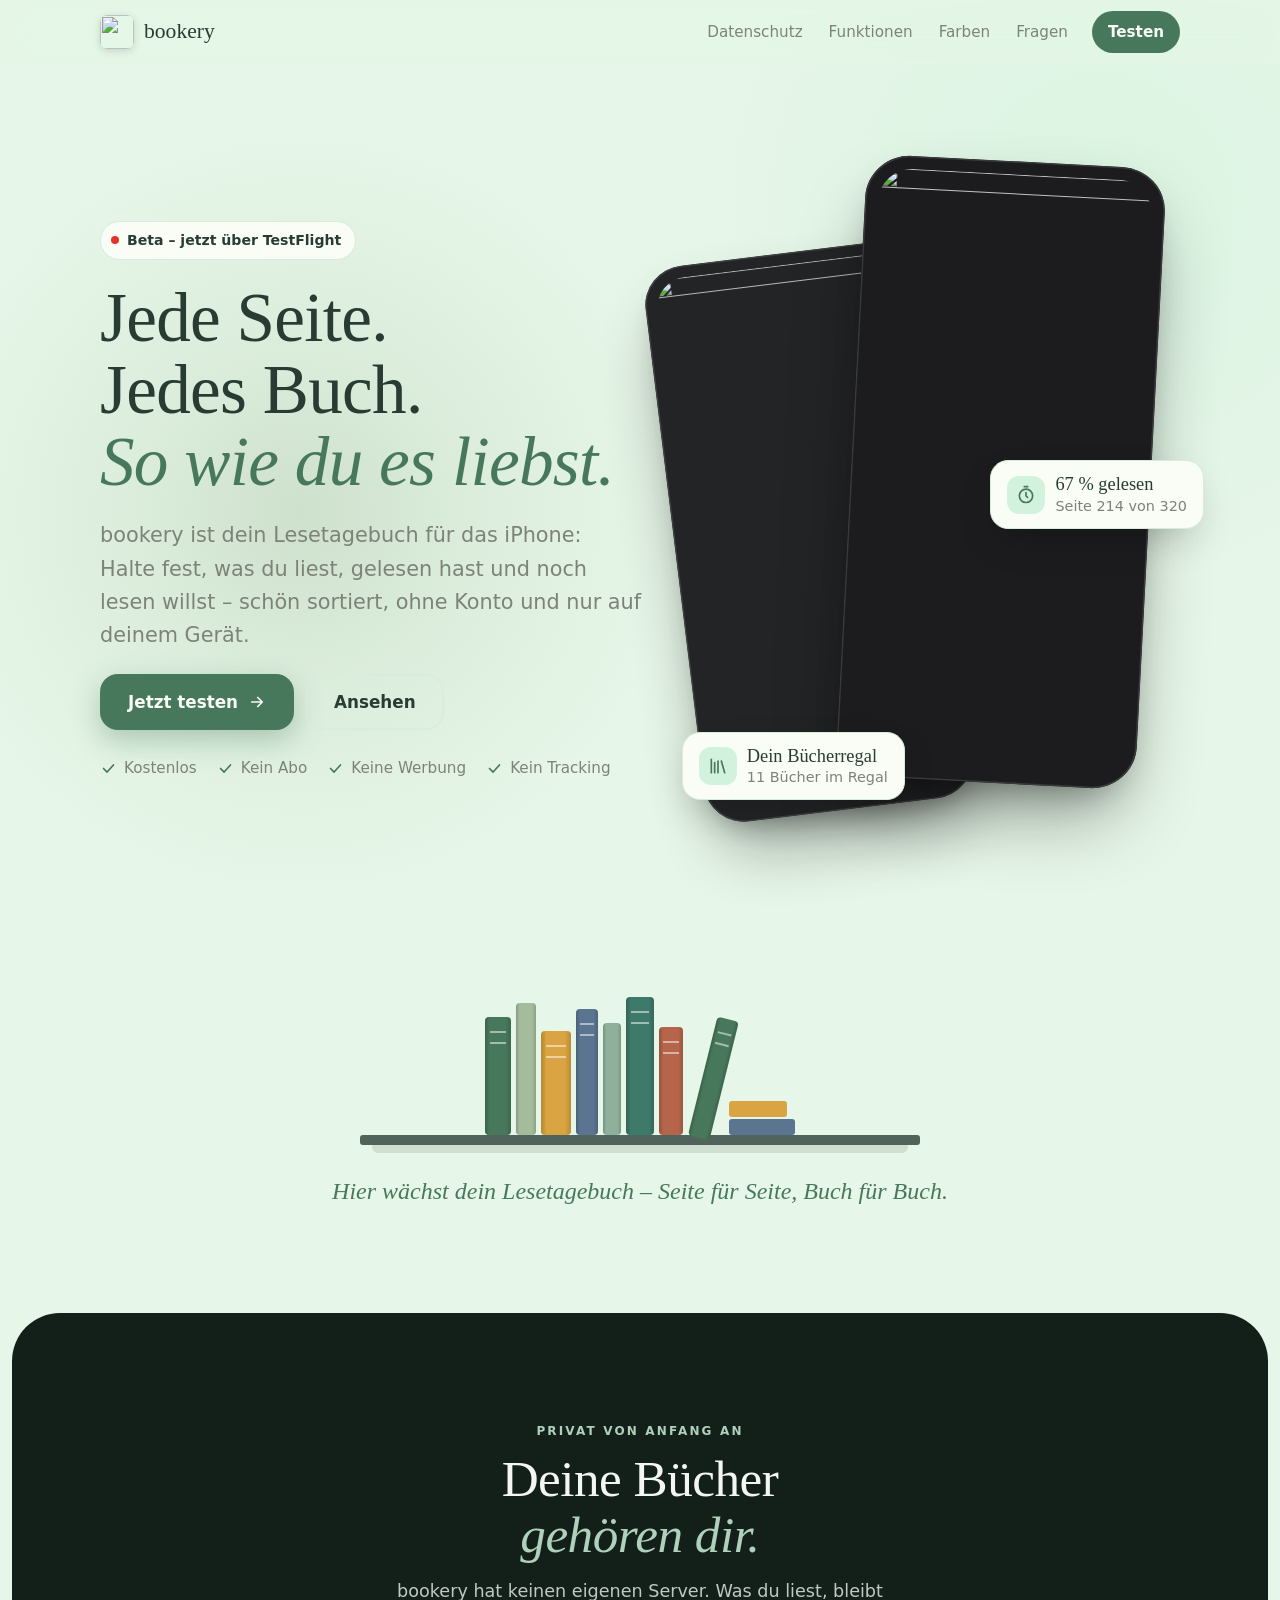
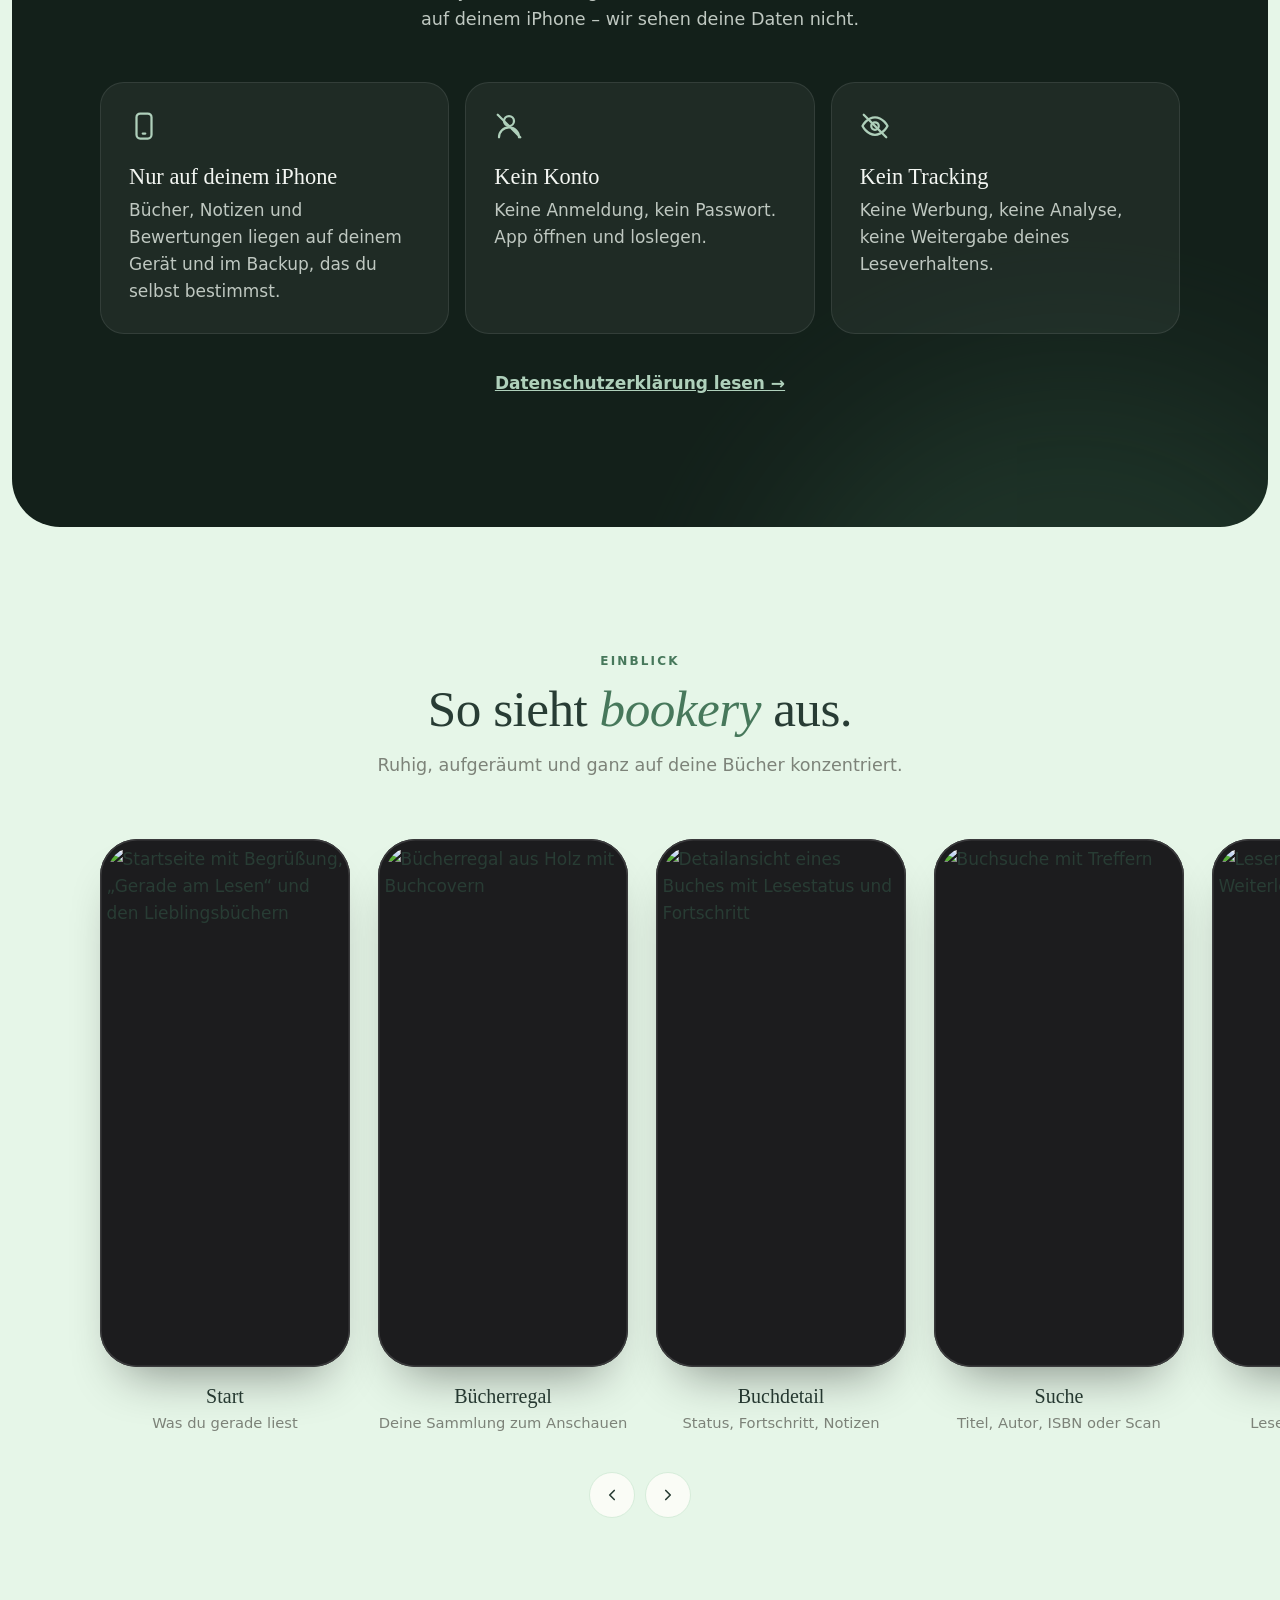
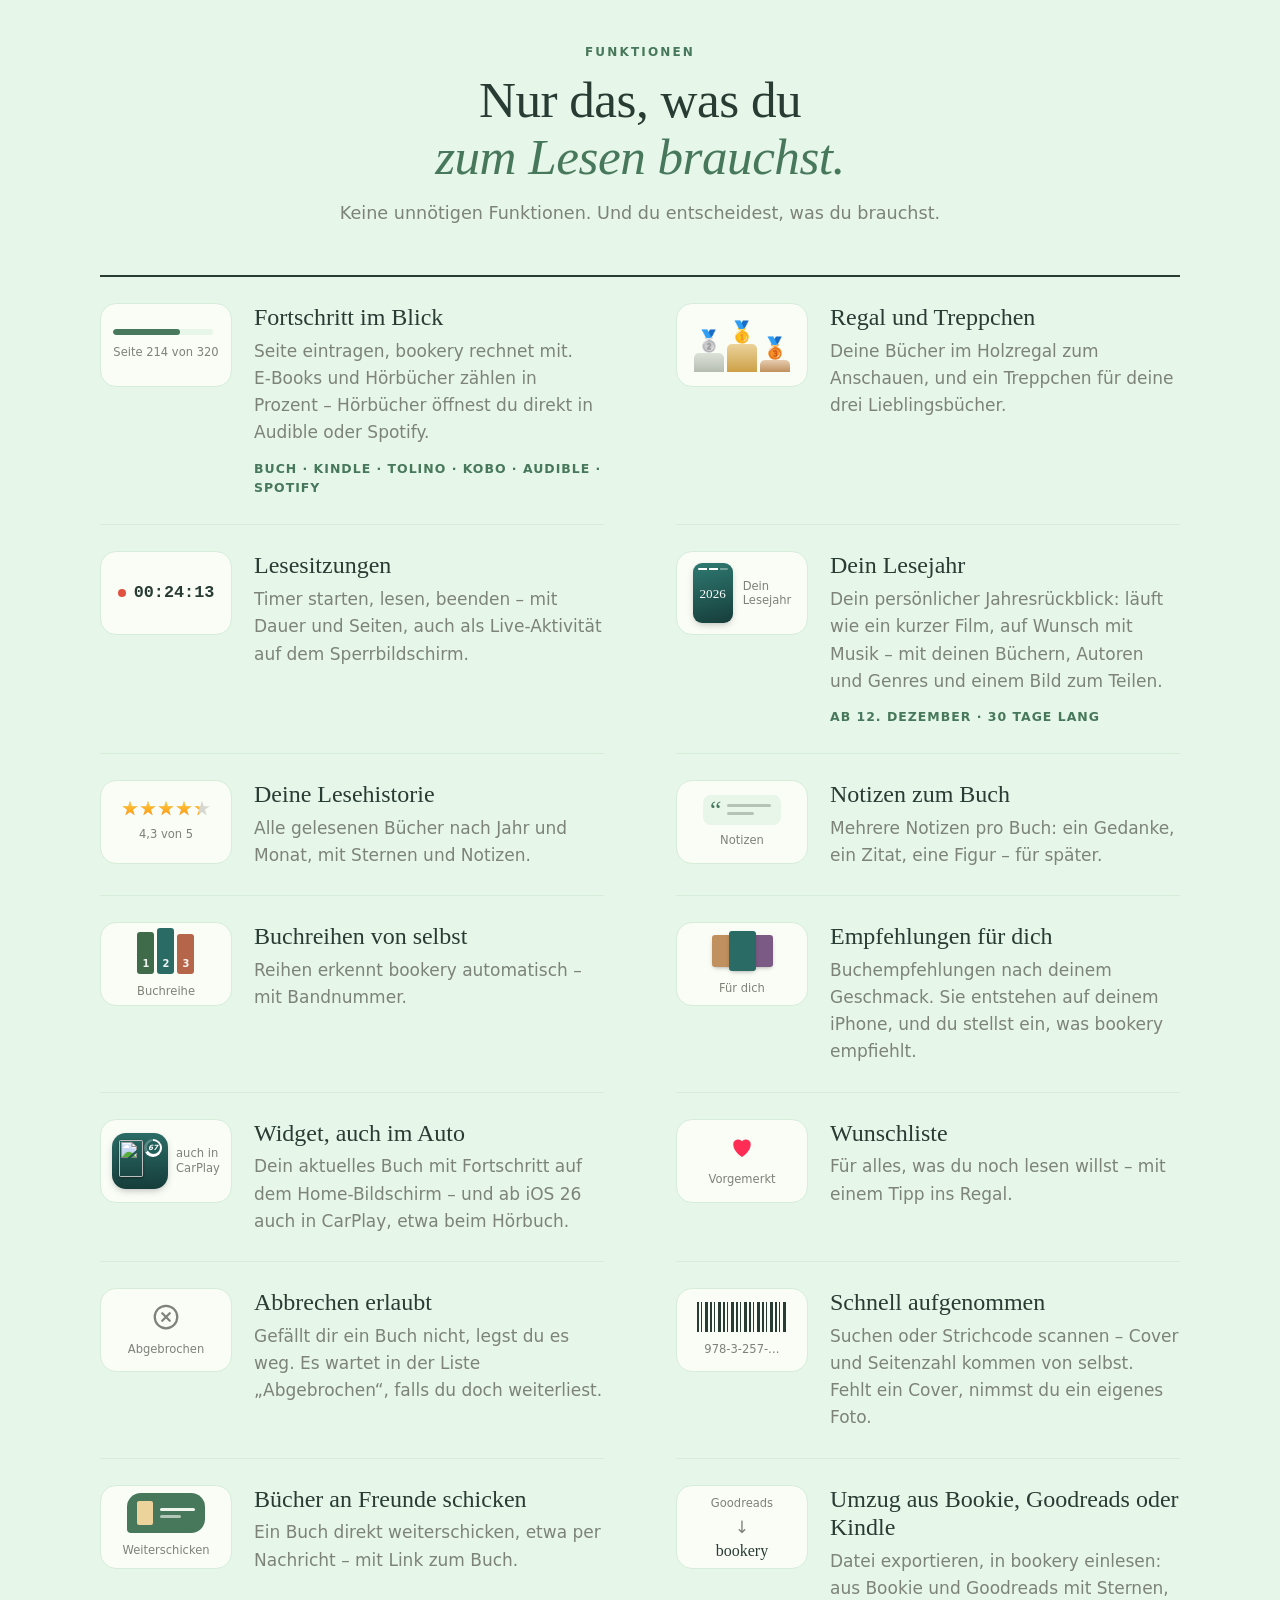
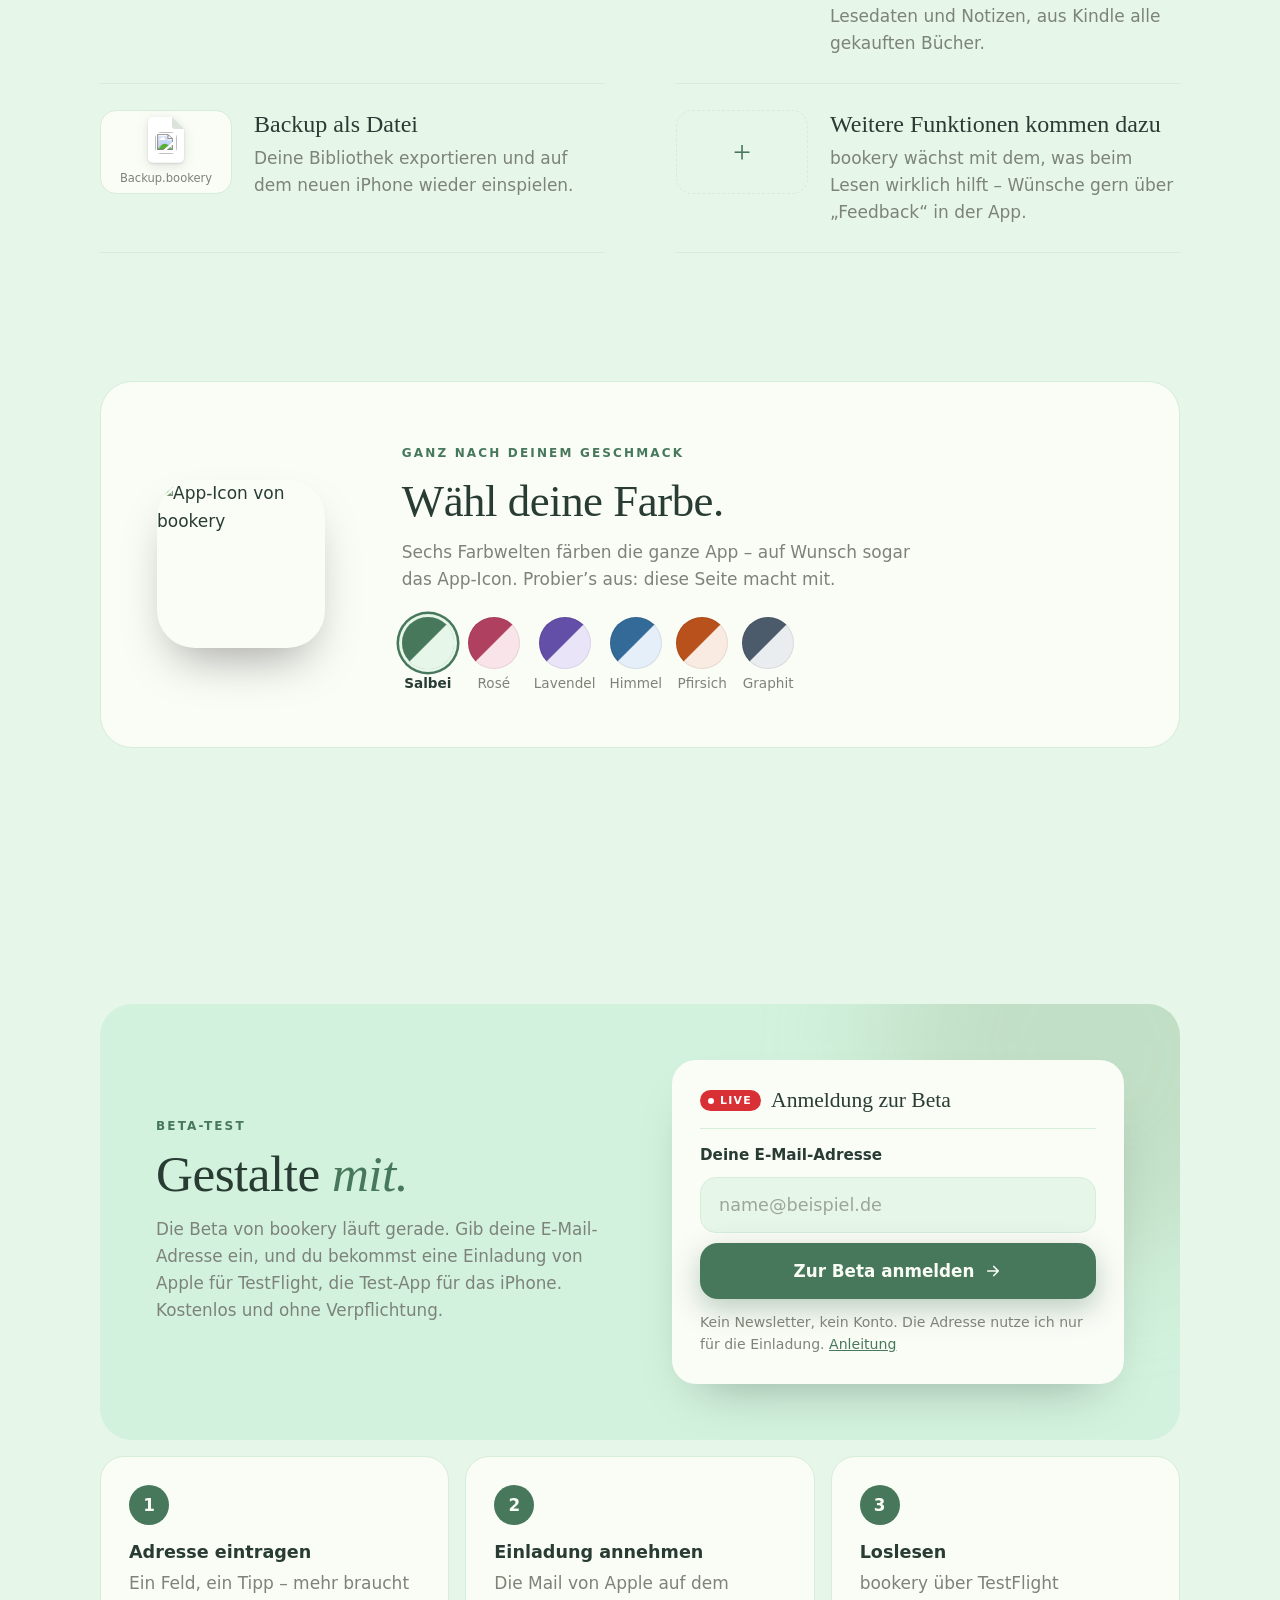
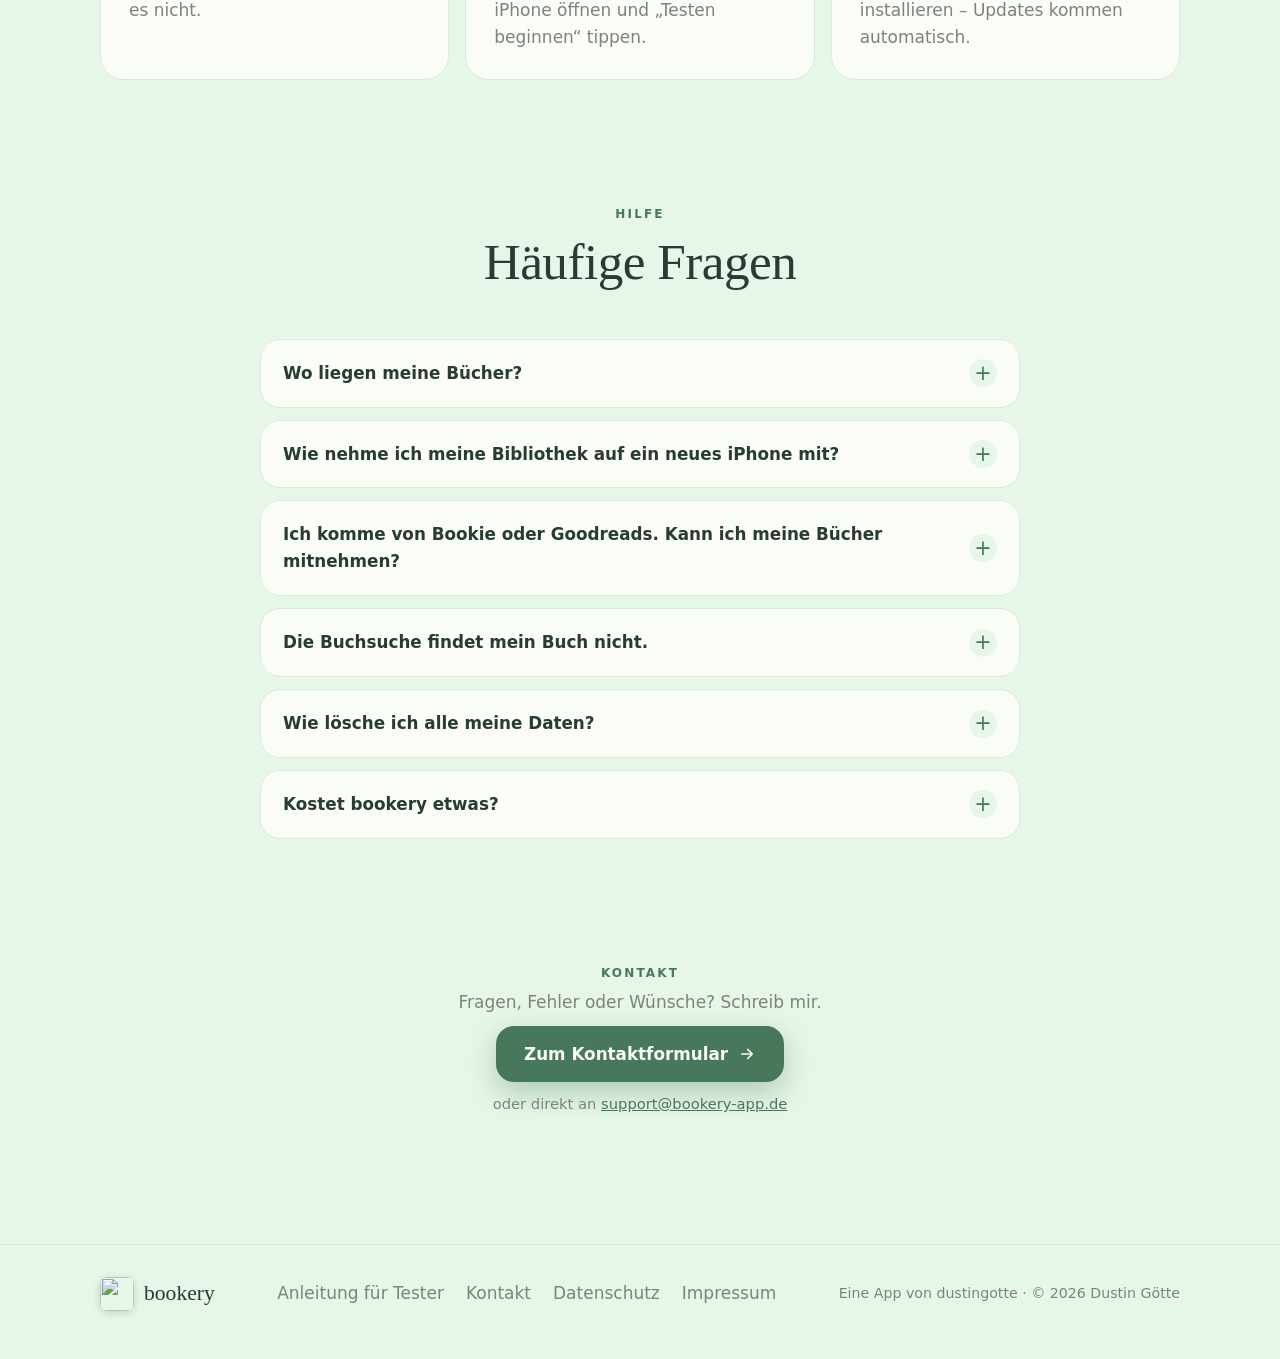
==== commit e9ad5192: "Funktionen: Jahresrückblick, Notizen, Buchreihen, Empfehlungen, Abgebrochen und Weiterschicken ergän" ====
--- a/index.html
+++ b/index.html
@@ -220,6 +220,40 @@
 .mini-umzug { gap: 2px; }
 .mini-umzug span { color: var(--muted); }
 .mini-umzug b { font: 400 1rem/1 var(--serif); color: var(--ink); }
+/* Jahresrückblick wie die Story in der App: hochkant, Fortschrittsstriche oben, Jahr in der Mitte. */
+.mini-jahr { grid-auto-flow: column; align-items: center; gap: 10px; }
+.mini-jahr small { white-space: normal; line-height: 1.25; text-align: left; }
+.mini-jahr .story { position: relative; width: 40px; height: 60px; border-radius: 9px; display: grid; place-items: center;
+  background: linear-gradient(165deg, #2F7A72, #163D3A); box-shadow: 0 3px 8px -3px rgb(0 0 0 / .35);
+  font: 400 .82rem/1 var(--serif); color: #fff; }
+.mini-jahr .story::before { content: ""; position: absolute; top: 5px; left: 5px; right: 5px; height: 2px; border-radius: 1px;
+  background: linear-gradient(90deg, #fff 0 9px, transparent 9px 11px, #fff 11px 20px, transparent 20px 22px, rgb(255 255 255 / .35) 22px); }
+/* Notiz: Anführungszeichen und zwei Zeilen, wie ein Zettel im Buch. */
+.mini-notiz { gap: 6px; }
+.mini-notiz .zettel { position: relative; width: 78px; padding: 9px 10px 10px 24px; border-radius: 8px; background: var(--chip); display: grid; gap: 5px; }
+.mini-notiz .zettel::before { content: "“"; position: absolute; left: 7px; top: 2px; font: 400 1.6rem/1 var(--serif); color: var(--accent); }
+.mini-notiz .zettel i { display: block; height: 3px; border-radius: 2px; background: color-mix(in srgb, var(--muted) 45%, transparent); }
+.mini-notiz .zettel i + i { width: 62%; }
+/* Buchreihe: drei Buchrücken mit Bandnummer. */
+.mini-reihe .baende { display: flex; align-items: end; gap: 3px; }
+.mini-reihe .baende i { width: 17px; height: 42px; border-radius: 3px; display: grid; place-items: end center; padding-bottom: 5px;
+  font: 600 .62rem/1 var(--sans); font-style: normal; color: rgb(255 255 255 / .92); background: #3F6B4A; }
+.mini-reihe .baende i:nth-child(2) { height: 46px; background: #2A6B66; }
+.mini-reihe .baende i:nth-child(3) { height: 40px; background: #B5654A; }
+/* Empfehlungen: drei Cover, das mittlere vorn. */
+.mini-tipp .cover3 { display: flex; align-items: center; }
+.mini-tipp .cover3 i { width: 22px; height: 32px; border-radius: 3px; background: #C0905F; box-shadow: 0 2px 5px -2px rgb(0 0 0 / .4); }
+.mini-tipp .cover3 i:nth-child(2) { width: 27px; height: 40px; margin: 0 -5px; position: relative; background: #2A6B66; }
+.mini-tipp .cover3 i:nth-child(3) { background: #7C5A86; }
+/* Abgebrochen: Kreis mit X wie der Knopf in der App. */
+.mini-stopp svg { width: 30px; height: 30px; fill: none; stroke: var(--muted); stroke-width: 1.8; stroke-linecap: round; }
+/* Weiterschicken: Sprechblase mit Cover und Titelzeilen. */
+.mini-teilen .blase { position: relative; display: grid; grid-template-columns: 16px 1fr; align-items: center; gap: 7px; width: 78px; padding: 8px 10px;
+  border-radius: 14px 14px 14px 4px; background: var(--accent); }
+.mini-teilen .blase b { width: 16px; height: 24px; border-radius: 2px; background: #EBD39B; }
+.mini-teilen .blase span { display: grid; gap: 4px; }
+.mini-teilen .blase span i { display: block; height: 3px; border-radius: 2px; background: var(--card); opacity: .95; }
+.mini-teilen .blase span i + i { width: 60%; opacity: .6; }
 /* Backup-Datei wie in der Dateien-App: Blatt mit Eselsohr, bookery-Logo darauf, echte Endung. */
 .mini-backup { gap: 6px; }
 .mini-backup .docwrap { filter: drop-shadow(0 1px 1px rgb(0 0 0 / .12)) drop-shadow(0 3px 6px rgb(0 0 0 / .1)); }
@@ -548,14 +582,20 @@
         <p>Keine unnötigen Funktionen. Und du entscheidest, was du brauchst.</p>
       </div>
       <ul class="contents reveal">
-        <li><div class="mini mini-prog" aria-hidden="true"><span class="bar"><i></i></span><small>Seite 214 von 320</small></div><div><h3>Fortschritt im Blick</h3><p>Seite eintragen, bookery rechnet mit. E&#8209;Books und Hörbücher zählen in Prozent.</p><span class="formats">Buch · Kindle · tolino · Kobo · Audible · Spotify</span></div></li>
+        <li><div class="mini mini-prog" aria-hidden="true"><span class="bar"><i></i></span><small>Seite 214 von 320</small></div><div><h3>Fortschritt im Blick</h3><p>Seite eintragen, bookery rechnet mit. E&#8209;Books und Hörbücher zählen in Prozent – Hörbücher öffnest du direkt in Audible oder Spotify.</p><span class="formats">Buch · Kindle · tolino · Kobo · Audible · Spotify</span></div></li>
         <li><div class="mini mini-podest" aria-hidden="true"><span class="p2"><b>🥈</b><i></i></span><span class="p1"><b>🥇</b><i></i></span><span class="p3"><b>🥉</b><i></i></span></div><div><h3>Regal und Treppchen</h3><p>Deine Bücher im Holzregal zum Anschauen, und ein Treppchen für deine drei Lieblingsbücher.</p></div></li>
-        <li><div class="mini mini-timer" aria-hidden="true"><span class="dot"></span>00:24:13</div><div><h3>Lesesitzungen</h3><p>Timer starten, lesen, beenden – mit Dauer und Seiten.</p></div></li>
-        <li><div class="mini mini-sterne" aria-hidden="true"><span class="stars"><i style="--f:1"></i><i style="--f:1"></i><i style="--f:1"></i><i style="--f:1"></i><i style="--f:.3"></i></span><small>4,3 von 5</small></div><div><h3>Dein Lesejahr</h3><p>Alle gelesenen Bücher nach Jahr und Monat, mit Sternen und Notizen.</p></div></li>
+        <li><div class="mini mini-timer" aria-hidden="true"><span class="dot"></span>00:24:13</div><div><h3>Lesesitzungen</h3><p>Timer starten, lesen, beenden – mit Dauer und Seiten, auch als Live-Aktivität auf dem Sperrbildschirm.</p></div></li>
+        <li><div class="mini mini-jahr" aria-hidden="true"><span class="story">2026</span><small>Dein<br>Lesejahr</small></div><div><h3>Dein Lesejahr</h3><p>Dein persönlicher Jahresrückblick: läuft wie ein kurzer Film, auf Wunsch mit Musik – mit deinen Büchern, Autoren und Genres und einem Bild zum Teilen.</p><span class="formats">Ab 12. Dezember · 30 Tage lang</span></div></li>
+        <li><div class="mini mini-sterne" aria-hidden="true"><span class="stars"><i style="--f:1"></i><i style="--f:1"></i><i style="--f:1"></i><i style="--f:1"></i><i style="--f:.3"></i></span><small>4,3 von 5</small></div><div><h3>Deine Lesehistorie</h3><p>Alle gelesenen Bücher nach Jahr und Monat, mit Sternen und Notizen.</p></div></li>
+        <li><div class="mini mini-notiz" aria-hidden="true"><span class="zettel"><i></i><i></i></span><small>Notizen</small></div><div><h3>Notizen zum Buch</h3><p>Mehrere Notizen pro Buch: ein Gedanke, ein Zitat, eine Figur – für später.</p></div></li>
+        <li><div class="mini mini-reihe" aria-hidden="true"><span class="baende"><i>1</i><i>2</i><i>3</i></span><small>Buchreihe</small></div><div><h3>Buchreihen von selbst</h3><p>Reihen erkennt bookery automatisch – mit Bandnummer.</p></div></li>
+        <li><div class="mini mini-tipp" aria-hidden="true"><span class="cover3"><i></i><i></i><i></i></span><small>Für dich</small></div><div><h3>Empfehlungen für dich</h3><p>Buchempfehlungen nach deinem Geschmack. Sie entstehen auf deinem iPhone, und du stellst ein, was bookery empfiehlt.</p></div></li>
         <li><div class="mini mini-widget" aria-hidden="true"><span class="w"><img class="cover" src="shots/widget-cover.jpg" alt="" width="72" height="112"><i class="ring"><b>67</b></i></span><small>auch in<br>CarPlay</small></div><div><h3>Widget, auch im Auto</h3><p>Dein aktuelles Buch mit Fortschritt auf dem Home-Bildschirm – und ab iOS 26 auch in CarPlay, etwa beim Hörbuch.</p></div></li>
         <li><div class="mini mini-wunsch" aria-hidden="true"><svg viewBox="0 0 24 24"><path d="M12 20s-7-4.4-7-10a4 4 0 0 1 7-2.6A4 4 0 0 1 19 10c0 5.6-7 10-7 10z"/></svg><small>Vorgemerkt</small></div><div><h3>Wunschliste</h3><p>Für alles, was du noch lesen willst – mit einem Tipp ins Regal.</p></div></li>
-        <li><div class="mini mini-scan" aria-hidden="true"><span class="code"></span><small>978-3-257-…</small></div><div><h3>Schnell aufgenommen</h3><p>Suchen oder Strichcode scannen – Cover und Seitenzahl kommen von selbst.</p></div></li>
-        <li><div class="mini mini-umzug" aria-hidden="true"><small>Goodreads</small><span>↓</span><b>bookery</b></div><div><h3>Umzug aus Bookie oder Goodreads</h3><p>CSV-Datei exportieren, in bookery einlesen – mit Sternen, Lesedaten und Notizen.</p></div></li>
+        <li><div class="mini mini-stopp" aria-hidden="true"><svg viewBox="0 0 24 24"><circle cx="12" cy="12" r="9"/><path d="M9 9l6 6M15 9l-6 6"/></svg><small>Abgebrochen</small></div><div><h3>Abbrechen erlaubt</h3><p>Gefällt dir ein Buch nicht, legst du es weg. Es wartet in der Liste „Abgebrochen“, falls du doch weiterliest.</p></div></li>
+        <li><div class="mini mini-scan" aria-hidden="true"><span class="code"></span><small>978-3-257-…</small></div><div><h3>Schnell aufgenommen</h3><p>Suchen oder Strichcode scannen – Cover und Seitenzahl kommen von selbst. Fehlt ein Cover, nimmst du ein eigenes Foto.</p></div></li>
+        <li><div class="mini mini-teilen" aria-hidden="true"><span class="blase"><b></b><span><i></i><i></i></span></span><small>Weiterschicken</small></div><div><h3>Bücher an Freunde schicken</h3><p>Ein Buch direkt weiterschicken, etwa per Nachricht – mit Link zum Buch.</p></div></li>
+        <li><div class="mini mini-umzug" aria-hidden="true"><small>Goodreads</small><span>↓</span><b>bookery</b></div><div><h3>Umzug aus Bookie, Goodreads oder Kindle</h3><p>Datei exportieren, in bookery einlesen: aus Bookie und Goodreads mit Sternen, Lesedaten und Notizen, aus Kindle alle gekauften Bücher.</p></div></li>
         <li><div class="mini mini-backup" aria-hidden="true"><span class="docwrap"><span class="doc"><img src="logo.png" alt="" width="20" height="20"></span></span><small>Backup.bookery</small></div><div><h3>Backup als Datei</h3><p>Deine Bibliothek exportieren und auf dem neuen iPhone wieder einspielen.</p></div></li>
         <li class="more"><div class="mini mini-more" aria-hidden="true"><span>+</span></div><div><h3>Weitere Funktionen kommen dazu</h3><p>bookery wächst mit dem, was beim Lesen wirklich hilft – Wünsche gern über „Feedback“ in der App.</p></div></li>
       </ul>
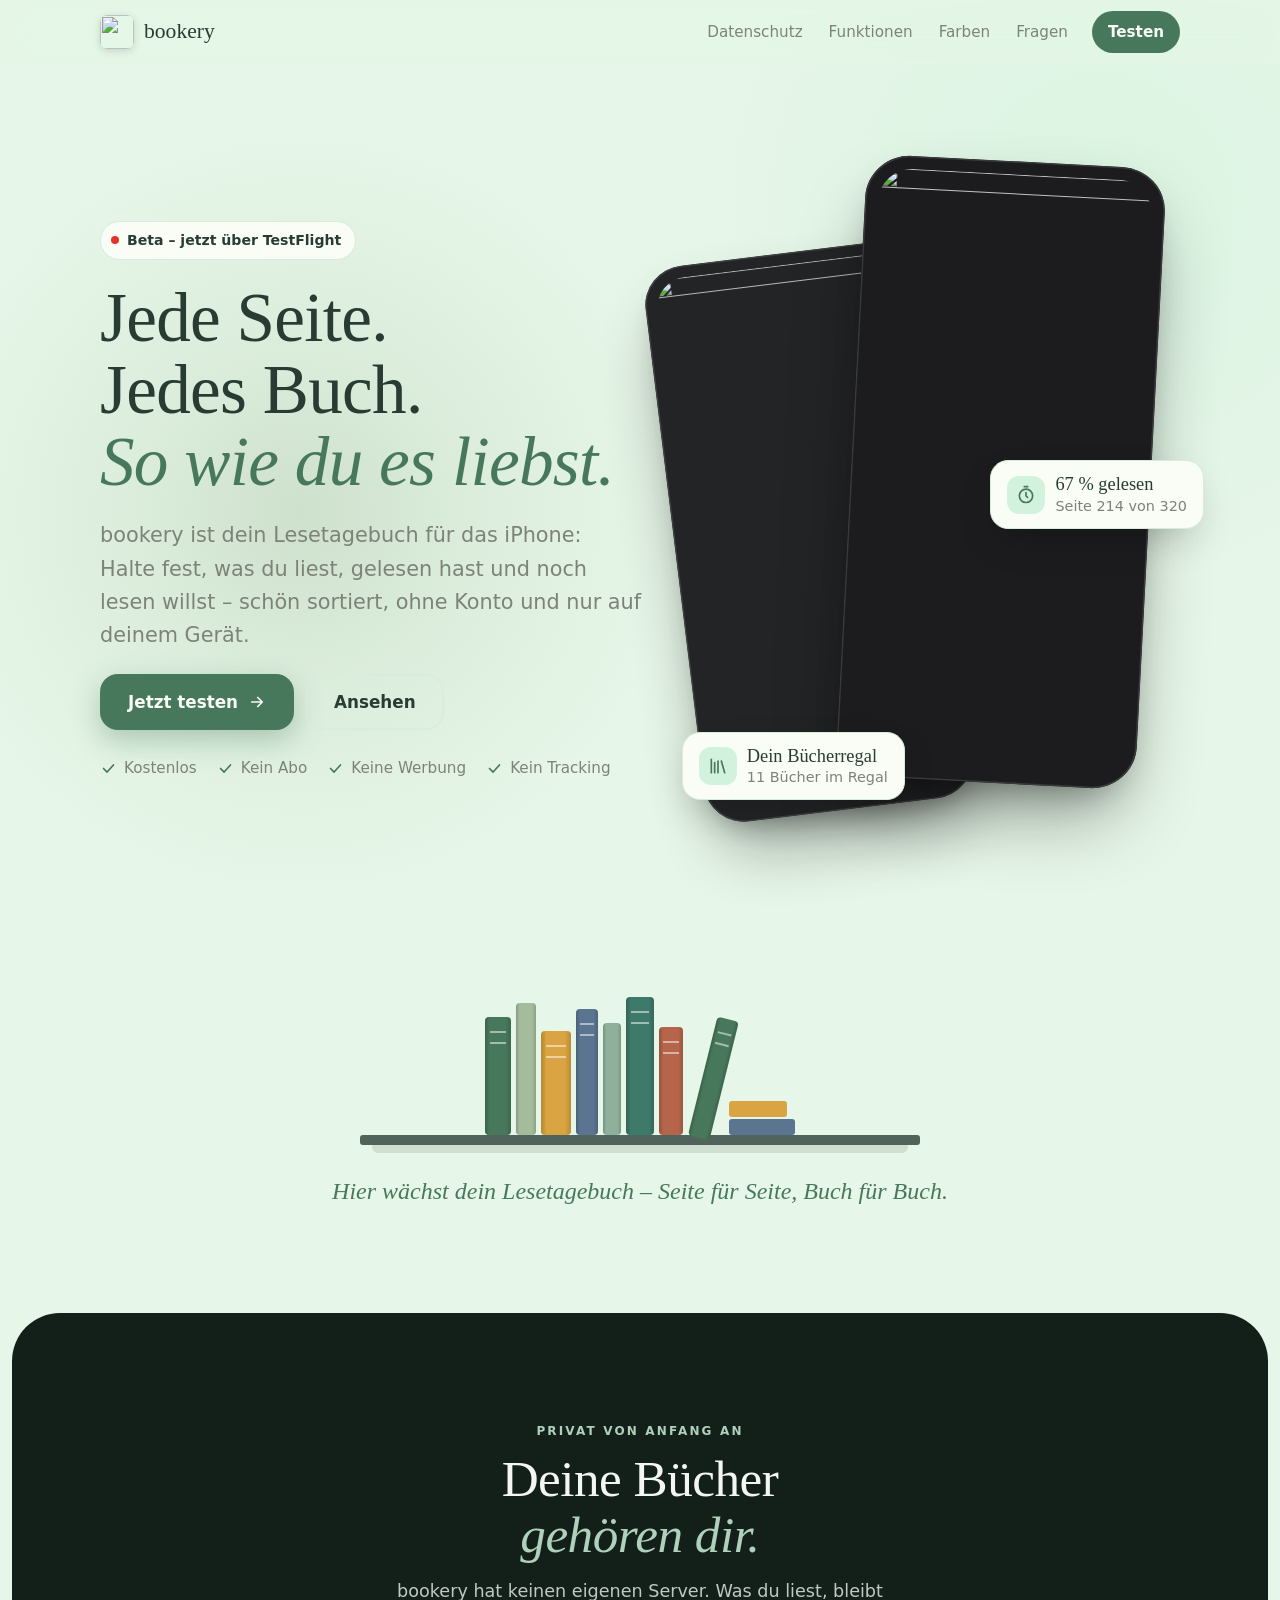
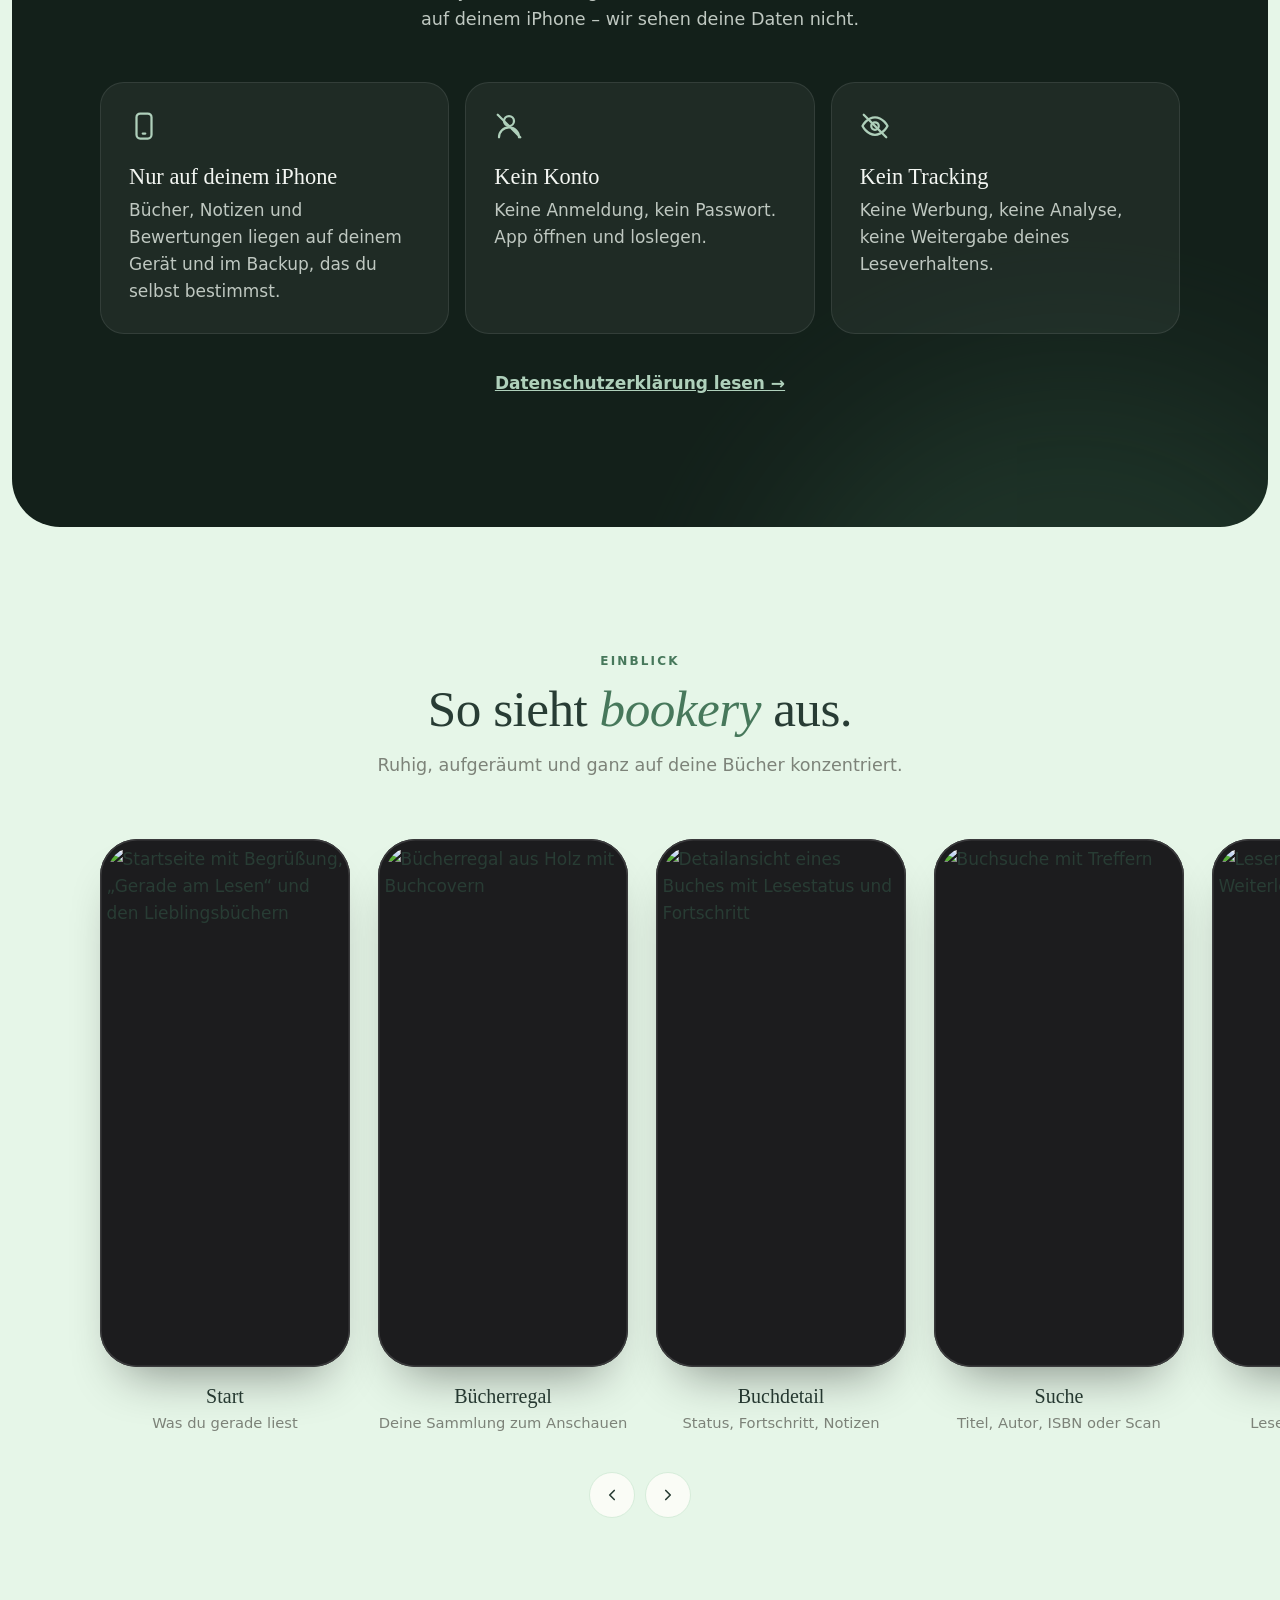
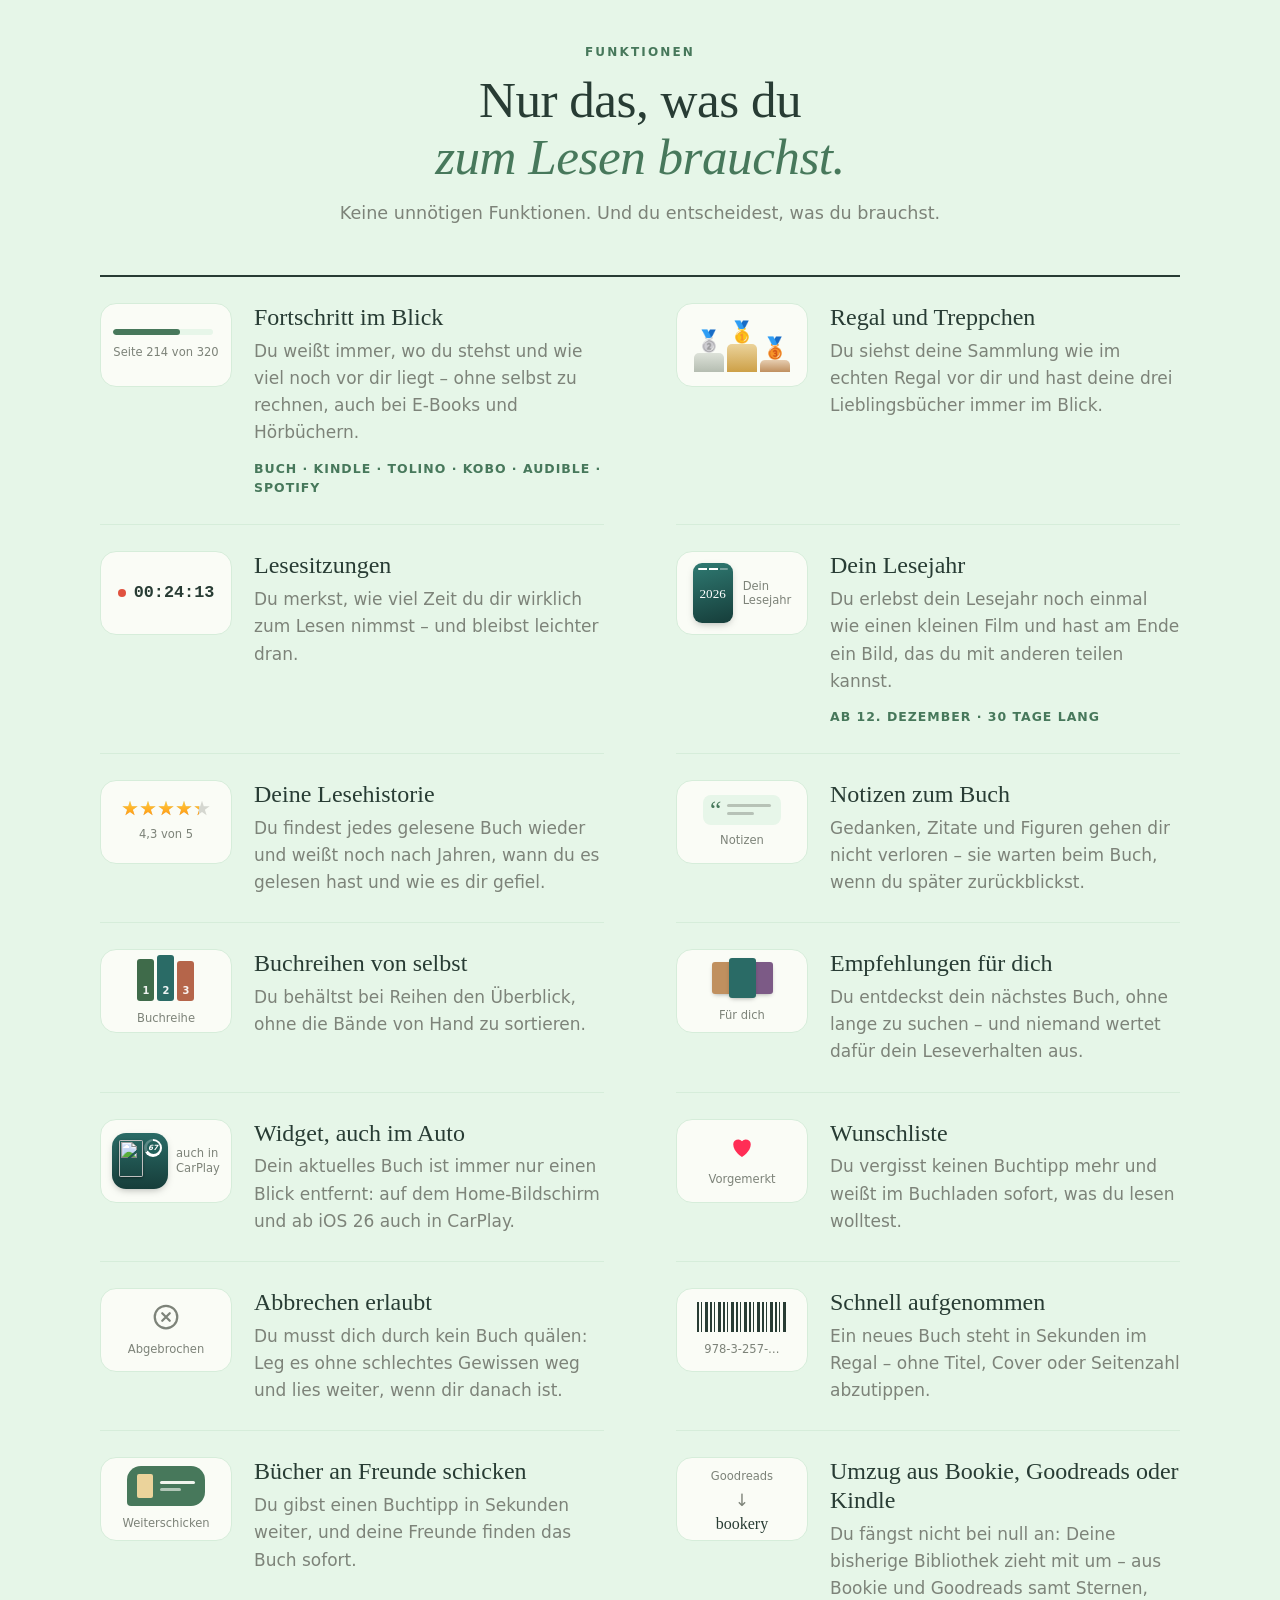
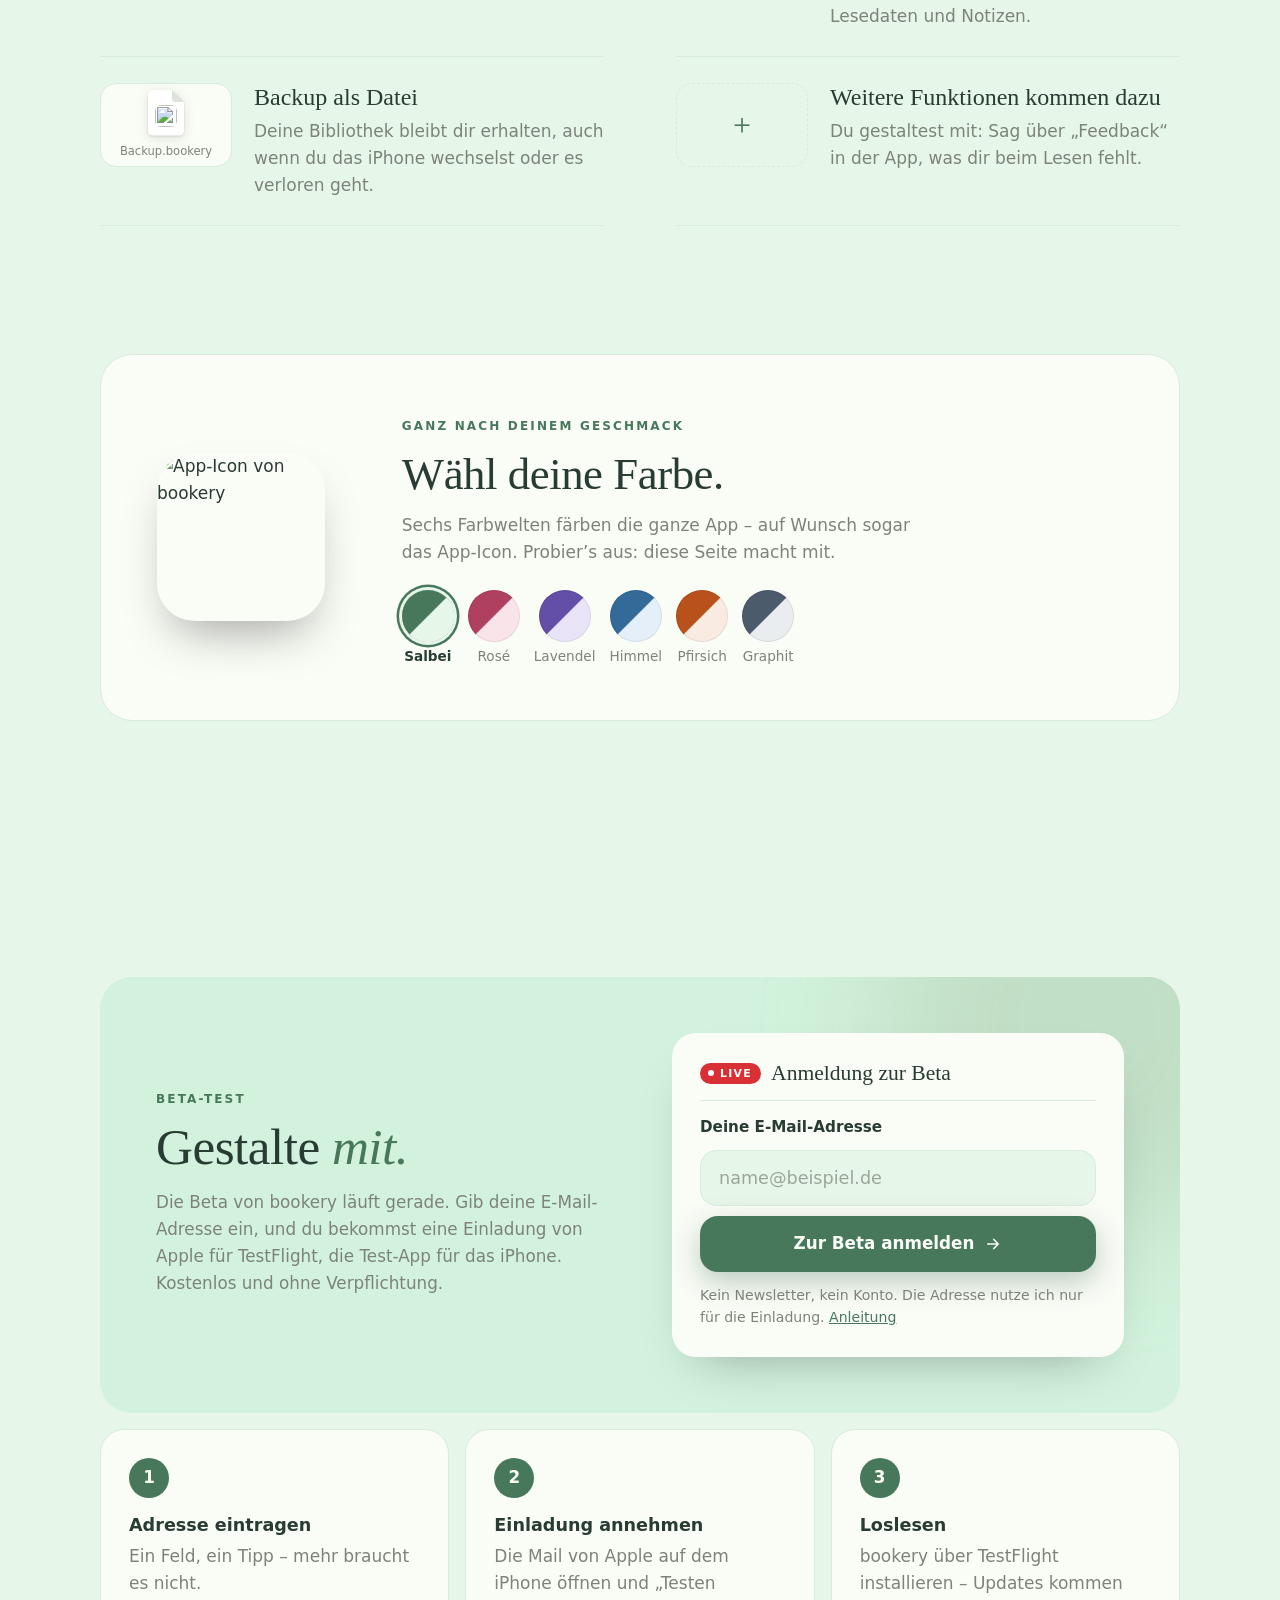
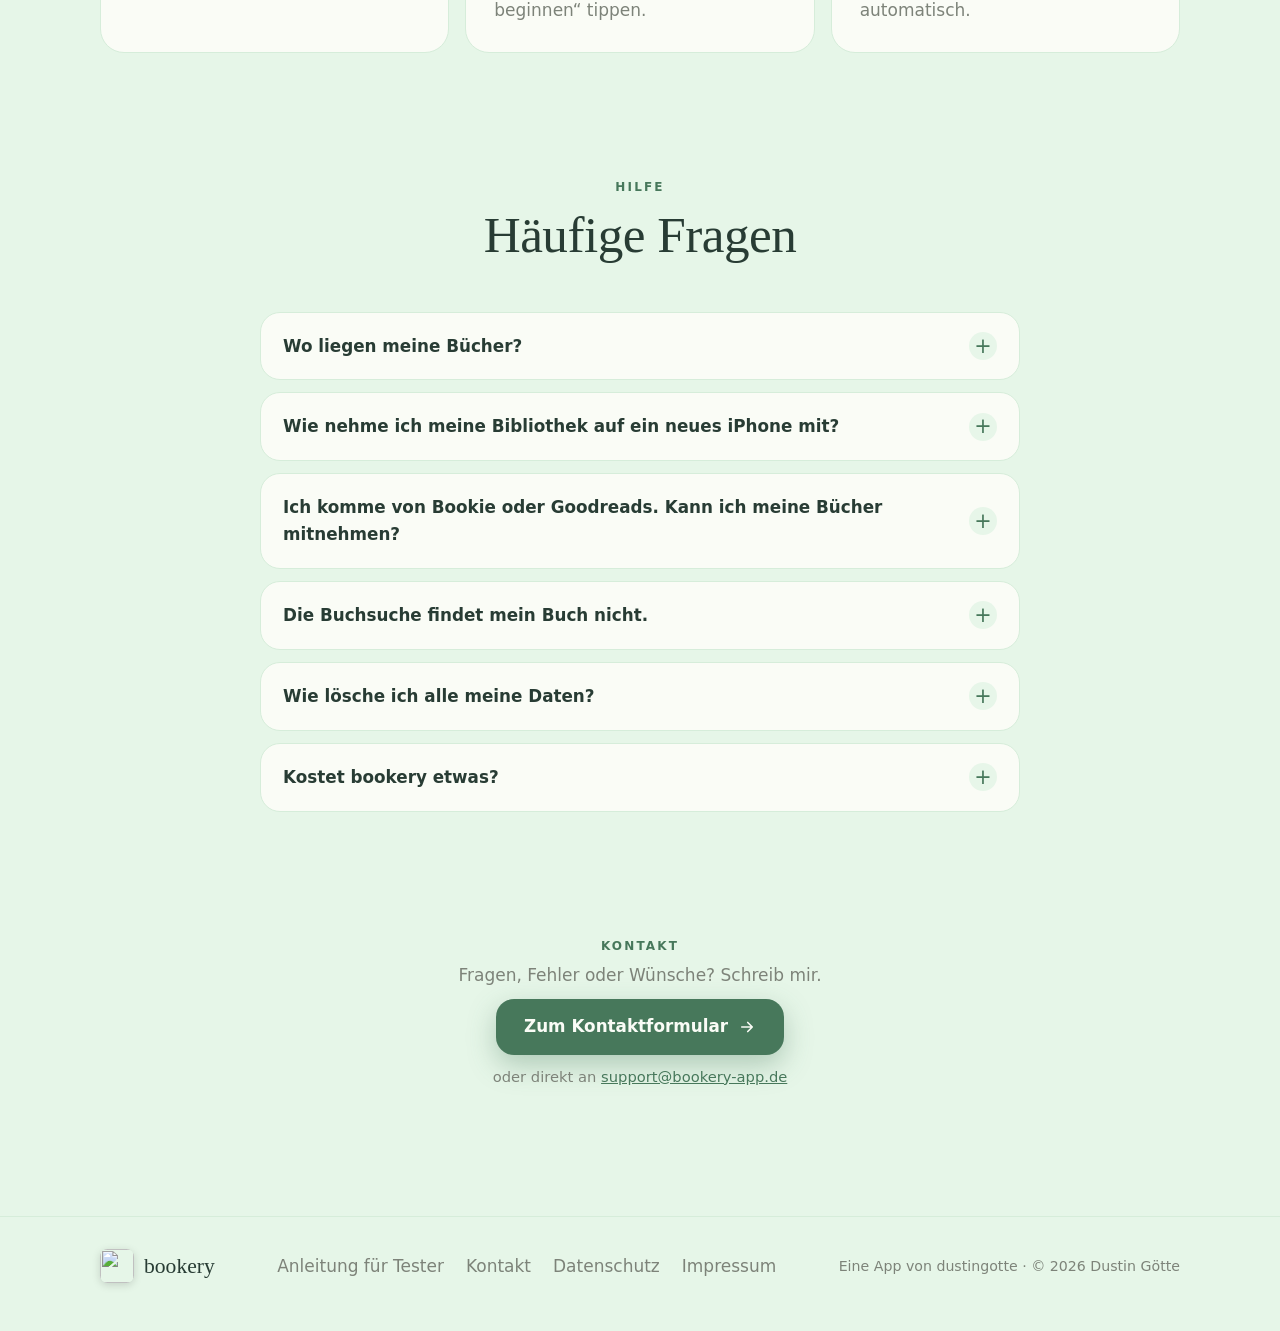
==== commit 94ce18b5: "Funktionen: Sätze nennen den Nutzen statt die Funktion zu beschreiben Co-Authored-By: Claude Opus 5." ====
--- a/index.html
+++ b/index.html
@@ -582,22 +582,22 @@
         <p>Keine unnötigen Funktionen. Und du entscheidest, was du brauchst.</p>
       </div>
       <ul class="contents reveal">
-        <li><div class="mini mini-prog" aria-hidden="true"><span class="bar"><i></i></span><small>Seite 214 von 320</small></div><div><h3>Fortschritt im Blick</h3><p>Seite eintragen, bookery rechnet mit. E&#8209;Books und Hörbücher zählen in Prozent – Hörbücher öffnest du direkt in Audible oder Spotify.</p><span class="formats">Buch · Kindle · tolino · Kobo · Audible · Spotify</span></div></li>
-        <li><div class="mini mini-podest" aria-hidden="true"><span class="p2"><b>🥈</b><i></i></span><span class="p1"><b>🥇</b><i></i></span><span class="p3"><b>🥉</b><i></i></span></div><div><h3>Regal und Treppchen</h3><p>Deine Bücher im Holzregal zum Anschauen, und ein Treppchen für deine drei Lieblingsbücher.</p></div></li>
-        <li><div class="mini mini-timer" aria-hidden="true"><span class="dot"></span>00:24:13</div><div><h3>Lesesitzungen</h3><p>Timer starten, lesen, beenden – mit Dauer und Seiten, auch als Live-Aktivität auf dem Sperrbildschirm.</p></div></li>
-        <li><div class="mini mini-jahr" aria-hidden="true"><span class="story">2026</span><small>Dein<br>Lesejahr</small></div><div><h3>Dein Lesejahr</h3><p>Dein persönlicher Jahresrückblick: läuft wie ein kurzer Film, auf Wunsch mit Musik – mit deinen Büchern, Autoren und Genres und einem Bild zum Teilen.</p><span class="formats">Ab 12. Dezember · 30 Tage lang</span></div></li>
-        <li><div class="mini mini-sterne" aria-hidden="true"><span class="stars"><i style="--f:1"></i><i style="--f:1"></i><i style="--f:1"></i><i style="--f:1"></i><i style="--f:.3"></i></span><small>4,3 von 5</small></div><div><h3>Deine Lesehistorie</h3><p>Alle gelesenen Bücher nach Jahr und Monat, mit Sternen und Notizen.</p></div></li>
-        <li><div class="mini mini-notiz" aria-hidden="true"><span class="zettel"><i></i><i></i></span><small>Notizen</small></div><div><h3>Notizen zum Buch</h3><p>Mehrere Notizen pro Buch: ein Gedanke, ein Zitat, eine Figur – für später.</p></div></li>
-        <li><div class="mini mini-reihe" aria-hidden="true"><span class="baende"><i>1</i><i>2</i><i>3</i></span><small>Buchreihe</small></div><div><h3>Buchreihen von selbst</h3><p>Reihen erkennt bookery automatisch – mit Bandnummer.</p></div></li>
-        <li><div class="mini mini-tipp" aria-hidden="true"><span class="cover3"><i></i><i></i><i></i></span><small>Für dich</small></div><div><h3>Empfehlungen für dich</h3><p>Buchempfehlungen nach deinem Geschmack. Sie entstehen auf deinem iPhone, und du stellst ein, was bookery empfiehlt.</p></div></li>
-        <li><div class="mini mini-widget" aria-hidden="true"><span class="w"><img class="cover" src="shots/widget-cover.jpg" alt="" width="72" height="112"><i class="ring"><b>67</b></i></span><small>auch in<br>CarPlay</small></div><div><h3>Widget, auch im Auto</h3><p>Dein aktuelles Buch mit Fortschritt auf dem Home-Bildschirm – und ab iOS 26 auch in CarPlay, etwa beim Hörbuch.</p></div></li>
-        <li><div class="mini mini-wunsch" aria-hidden="true"><svg viewBox="0 0 24 24"><path d="M12 20s-7-4.4-7-10a4 4 0 0 1 7-2.6A4 4 0 0 1 19 10c0 5.6-7 10-7 10z"/></svg><small>Vorgemerkt</small></div><div><h3>Wunschliste</h3><p>Für alles, was du noch lesen willst – mit einem Tipp ins Regal.</p></div></li>
-        <li><div class="mini mini-stopp" aria-hidden="true"><svg viewBox="0 0 24 24"><circle cx="12" cy="12" r="9"/><path d="M9 9l6 6M15 9l-6 6"/></svg><small>Abgebrochen</small></div><div><h3>Abbrechen erlaubt</h3><p>Gefällt dir ein Buch nicht, legst du es weg. Es wartet in der Liste „Abgebrochen“, falls du doch weiterliest.</p></div></li>
-        <li><div class="mini mini-scan" aria-hidden="true"><span class="code"></span><small>978-3-257-…</small></div><div><h3>Schnell aufgenommen</h3><p>Suchen oder Strichcode scannen – Cover und Seitenzahl kommen von selbst. Fehlt ein Cover, nimmst du ein eigenes Foto.</p></div></li>
-        <li><div class="mini mini-teilen" aria-hidden="true"><span class="blase"><b></b><span><i></i><i></i></span></span><small>Weiterschicken</small></div><div><h3>Bücher an Freunde schicken</h3><p>Ein Buch direkt weiterschicken, etwa per Nachricht – mit Link zum Buch.</p></div></li>
-        <li><div class="mini mini-umzug" aria-hidden="true"><small>Goodreads</small><span>↓</span><b>bookery</b></div><div><h3>Umzug aus Bookie, Goodreads oder Kindle</h3><p>Datei exportieren, in bookery einlesen: aus Bookie und Goodreads mit Sternen, Lesedaten und Notizen, aus Kindle alle gekauften Bücher.</p></div></li>
-        <li><div class="mini mini-backup" aria-hidden="true"><span class="docwrap"><span class="doc"><img src="logo.png" alt="" width="20" height="20"></span></span><small>Backup.bookery</small></div><div><h3>Backup als Datei</h3><p>Deine Bibliothek exportieren und auf dem neuen iPhone wieder einspielen.</p></div></li>
-        <li class="more"><div class="mini mini-more" aria-hidden="true"><span>+</span></div><div><h3>Weitere Funktionen kommen dazu</h3><p>bookery wächst mit dem, was beim Lesen wirklich hilft – Wünsche gern über „Feedback“ in der App.</p></div></li>
+        <li><div class="mini mini-prog" aria-hidden="true"><span class="bar"><i></i></span><small>Seite 214 von 320</small></div><div><h3>Fortschritt im Blick</h3><p>Du weißt immer, wo du stehst und wie viel noch vor dir liegt – ohne selbst zu rechnen, auch bei E&#8209;Books und Hörbüchern.</p><span class="formats">Buch · Kindle · tolino · Kobo · Audible · Spotify</span></div></li>
+        <li><div class="mini mini-podest" aria-hidden="true"><span class="p2"><b>🥈</b><i></i></span><span class="p1"><b>🥇</b><i></i></span><span class="p3"><b>🥉</b><i></i></span></div><div><h3>Regal und Treppchen</h3><p>Du siehst deine Sammlung wie im echten Regal vor dir und hast deine drei Lieblingsbücher immer im Blick.</p></div></li>
+        <li><div class="mini mini-timer" aria-hidden="true"><span class="dot"></span>00:24:13</div><div><h3>Lesesitzungen</h3><p>Du merkst, wie viel Zeit du dir wirklich zum Lesen nimmst – und bleibst leichter dran.</p></div></li>
+        <li><div class="mini mini-jahr" aria-hidden="true"><span class="story">2026</span><small>Dein<br>Lesejahr</small></div><div><h3>Dein Lesejahr</h3><p>Du erlebst dein Lesejahr noch einmal wie einen kleinen Film und hast am Ende ein Bild, das du mit anderen teilen kannst.</p><span class="formats">Ab 12. Dezember · 30 Tage lang</span></div></li>
+        <li><div class="mini mini-sterne" aria-hidden="true"><span class="stars"><i style="--f:1"></i><i style="--f:1"></i><i style="--f:1"></i><i style="--f:1"></i><i style="--f:.3"></i></span><small>4,3 von 5</small></div><div><h3>Deine Lesehistorie</h3><p>Du findest jedes gelesene Buch wieder und weißt noch nach Jahren, wann du es gelesen hast und wie es dir gefiel.</p></div></li>
+        <li><div class="mini mini-notiz" aria-hidden="true"><span class="zettel"><i></i><i></i></span><small>Notizen</small></div><div><h3>Notizen zum Buch</h3><p>Gedanken, Zitate und Figuren gehen dir nicht verloren – sie warten beim Buch, wenn du später zurückblickst.</p></div></li>
+        <li><div class="mini mini-reihe" aria-hidden="true"><span class="baende"><i>1</i><i>2</i><i>3</i></span><small>Buchreihe</small></div><div><h3>Buchreihen von selbst</h3><p>Du behältst bei Reihen den Überblick, ohne die Bände von Hand zu sortieren.</p></div></li>
+        <li><div class="mini mini-tipp" aria-hidden="true"><span class="cover3"><i></i><i></i><i></i></span><small>Für dich</small></div><div><h3>Empfehlungen für dich</h3><p>Du entdeckst dein nächstes Buch, ohne lange zu suchen – und niemand wertet dafür dein Leseverhalten aus.</p></div></li>
+        <li><div class="mini mini-widget" aria-hidden="true"><span class="w"><img class="cover" src="shots/widget-cover.jpg" alt="" width="72" height="112"><i class="ring"><b>67</b></i></span><small>auch in<br>CarPlay</small></div><div><h3>Widget, auch im Auto</h3><p>Dein aktuelles Buch ist immer nur einen Blick entfernt: auf dem Home-Bildschirm und ab iOS 26 auch in CarPlay.</p></div></li>
+        <li><div class="mini mini-wunsch" aria-hidden="true"><svg viewBox="0 0 24 24"><path d="M12 20s-7-4.4-7-10a4 4 0 0 1 7-2.6A4 4 0 0 1 19 10c0 5.6-7 10-7 10z"/></svg><small>Vorgemerkt</small></div><div><h3>Wunschliste</h3><p>Du vergisst keinen Buchtipp mehr und weißt im Buchladen sofort, was du lesen wolltest.</p></div></li>
+        <li><div class="mini mini-stopp" aria-hidden="true"><svg viewBox="0 0 24 24"><circle cx="12" cy="12" r="9"/><path d="M9 9l6 6M15 9l-6 6"/></svg><small>Abgebrochen</small></div><div><h3>Abbrechen erlaubt</h3><p>Du musst dich durch kein Buch quälen: Leg es ohne schlechtes Gewissen weg und lies weiter, wenn dir danach ist.</p></div></li>
+        <li><div class="mini mini-scan" aria-hidden="true"><span class="code"></span><small>978-3-257-…</small></div><div><h3>Schnell aufgenommen</h3><p>Ein neues Buch steht in Sekunden im Regal – ohne Titel, Cover oder Seitenzahl abzutippen.</p></div></li>
+        <li><div class="mini mini-teilen" aria-hidden="true"><span class="blase"><b></b><span><i></i><i></i></span></span><small>Weiterschicken</small></div><div><h3>Bücher an Freunde schicken</h3><p>Du gibst einen Buchtipp in Sekunden weiter, und deine Freunde finden das Buch sofort.</p></div></li>
+        <li><div class="mini mini-umzug" aria-hidden="true"><small>Goodreads</small><span>↓</span><b>bookery</b></div><div><h3>Umzug aus Bookie, Goodreads oder Kindle</h3><p>Du fängst nicht bei null an: Deine bisherige Bibliothek zieht mit um – aus Bookie und Goodreads samt Sternen, Lesedaten und Notizen.</p></div></li>
+        <li><div class="mini mini-backup" aria-hidden="true"><span class="docwrap"><span class="doc"><img src="logo.png" alt="" width="20" height="20"></span></span><small>Backup.bookery</small></div><div><h3>Backup als Datei</h3><p>Deine Bibliothek bleibt dir erhalten, auch wenn du das iPhone wechselst oder es verloren geht.</p></div></li>
+        <li class="more"><div class="mini mini-more" aria-hidden="true"><span>+</span></div><div><h3>Weitere Funktionen kommen dazu</h3><p>Du gestaltest mit: Sag über „Feedback“ in der App, was dir beim Lesen fehlt.</p></div></li>
       </ul>
     </div>
   </section>
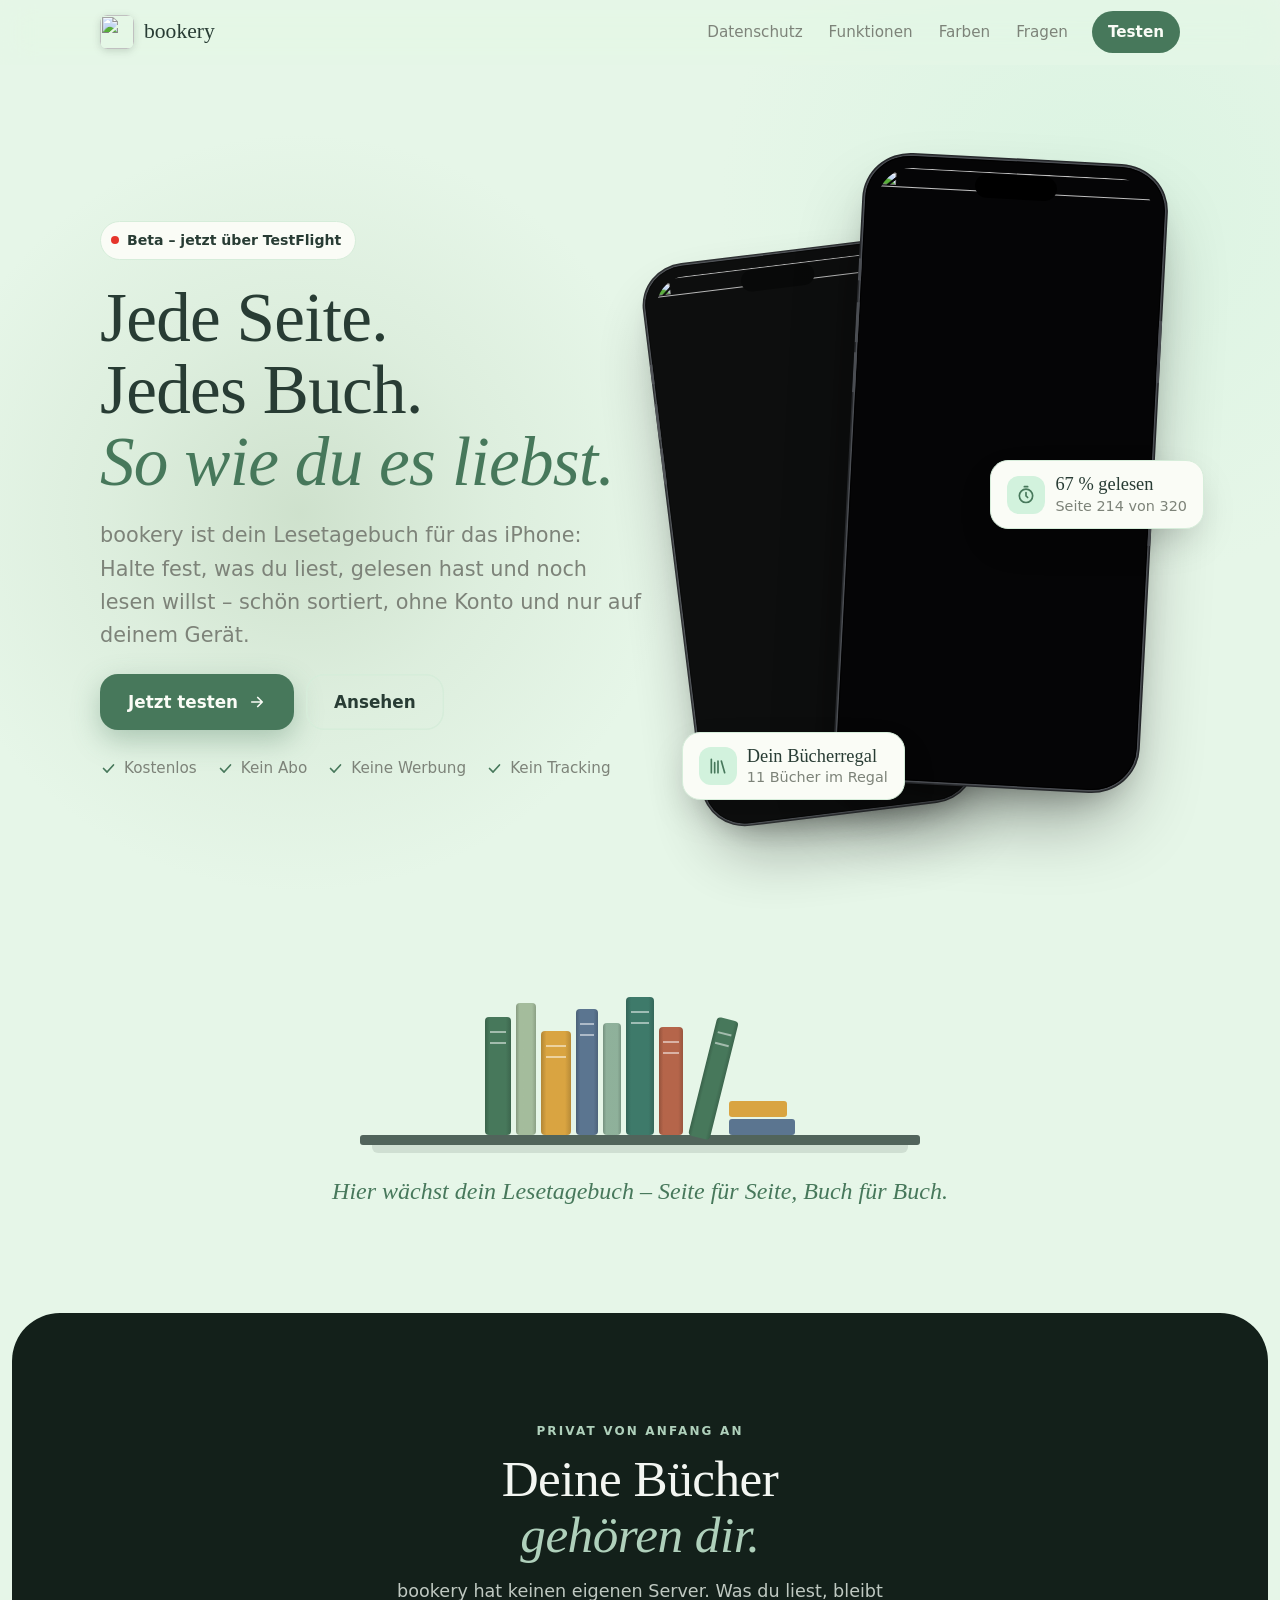
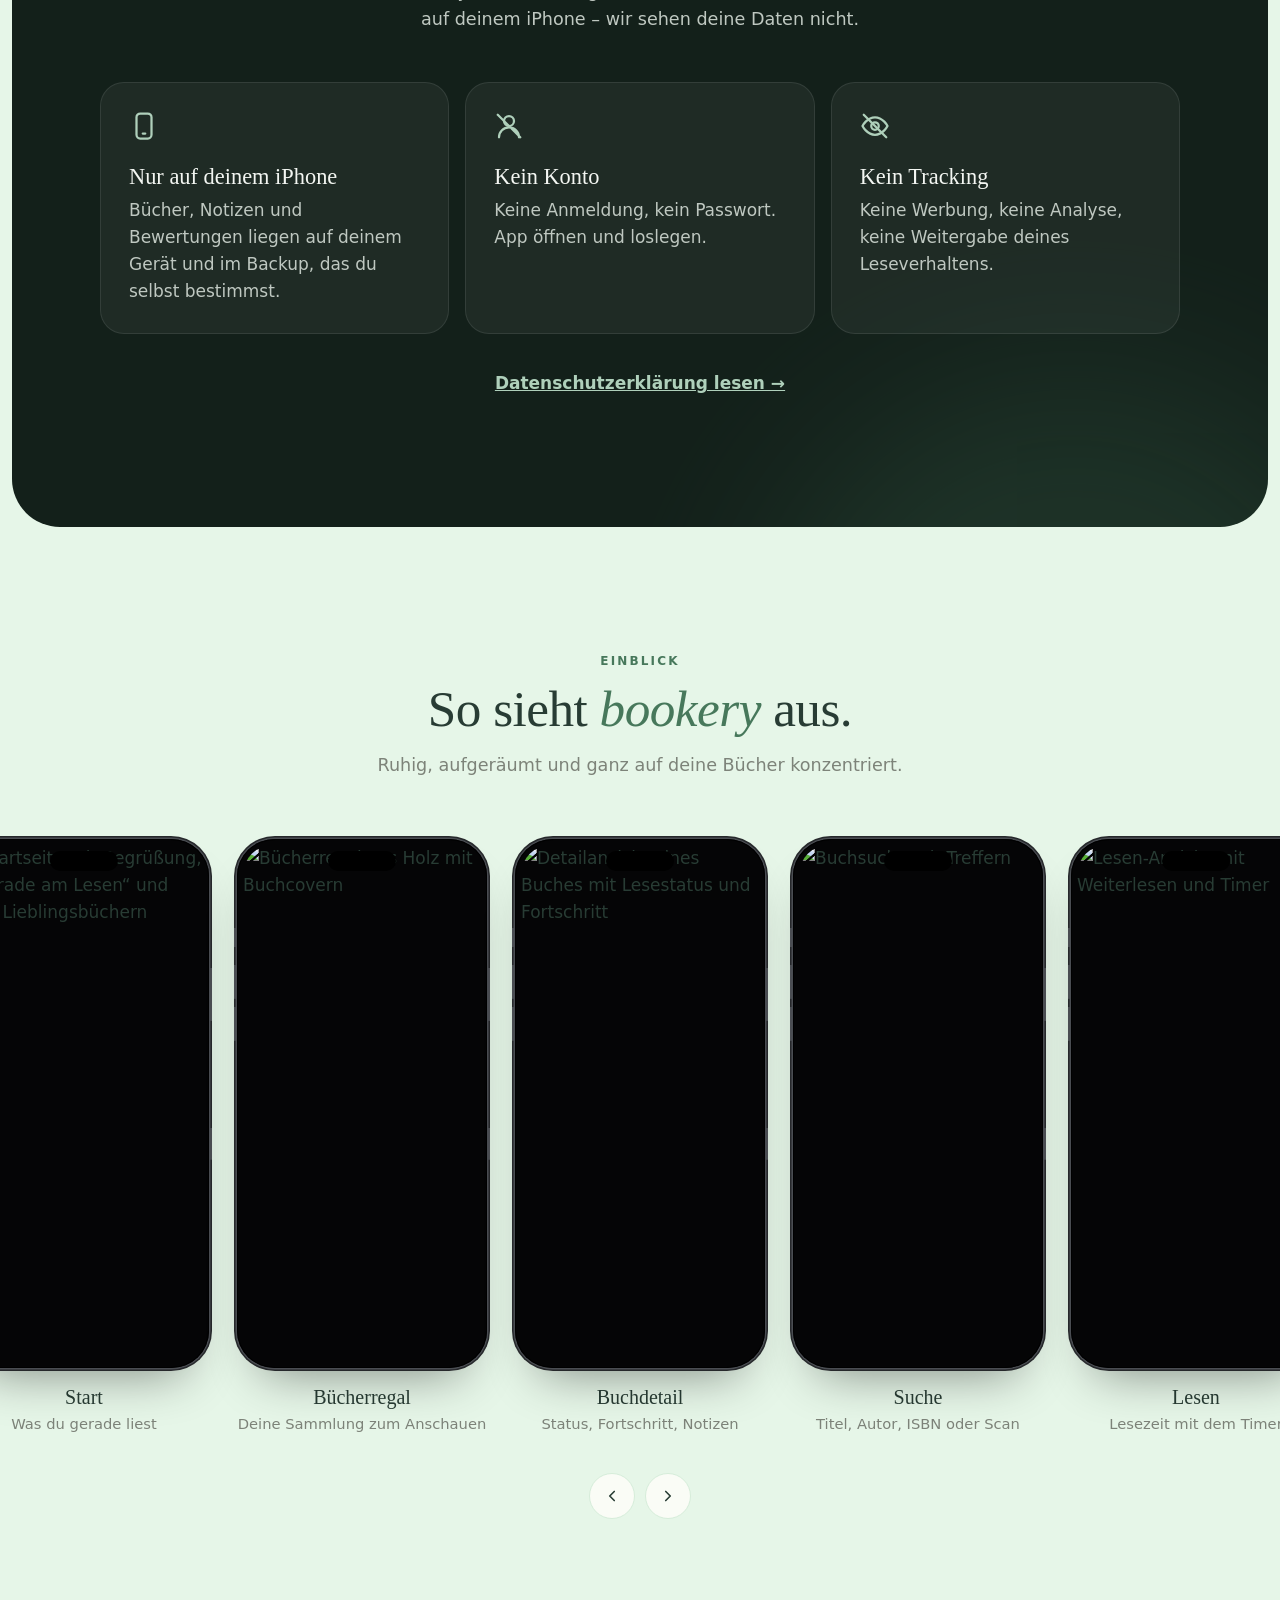
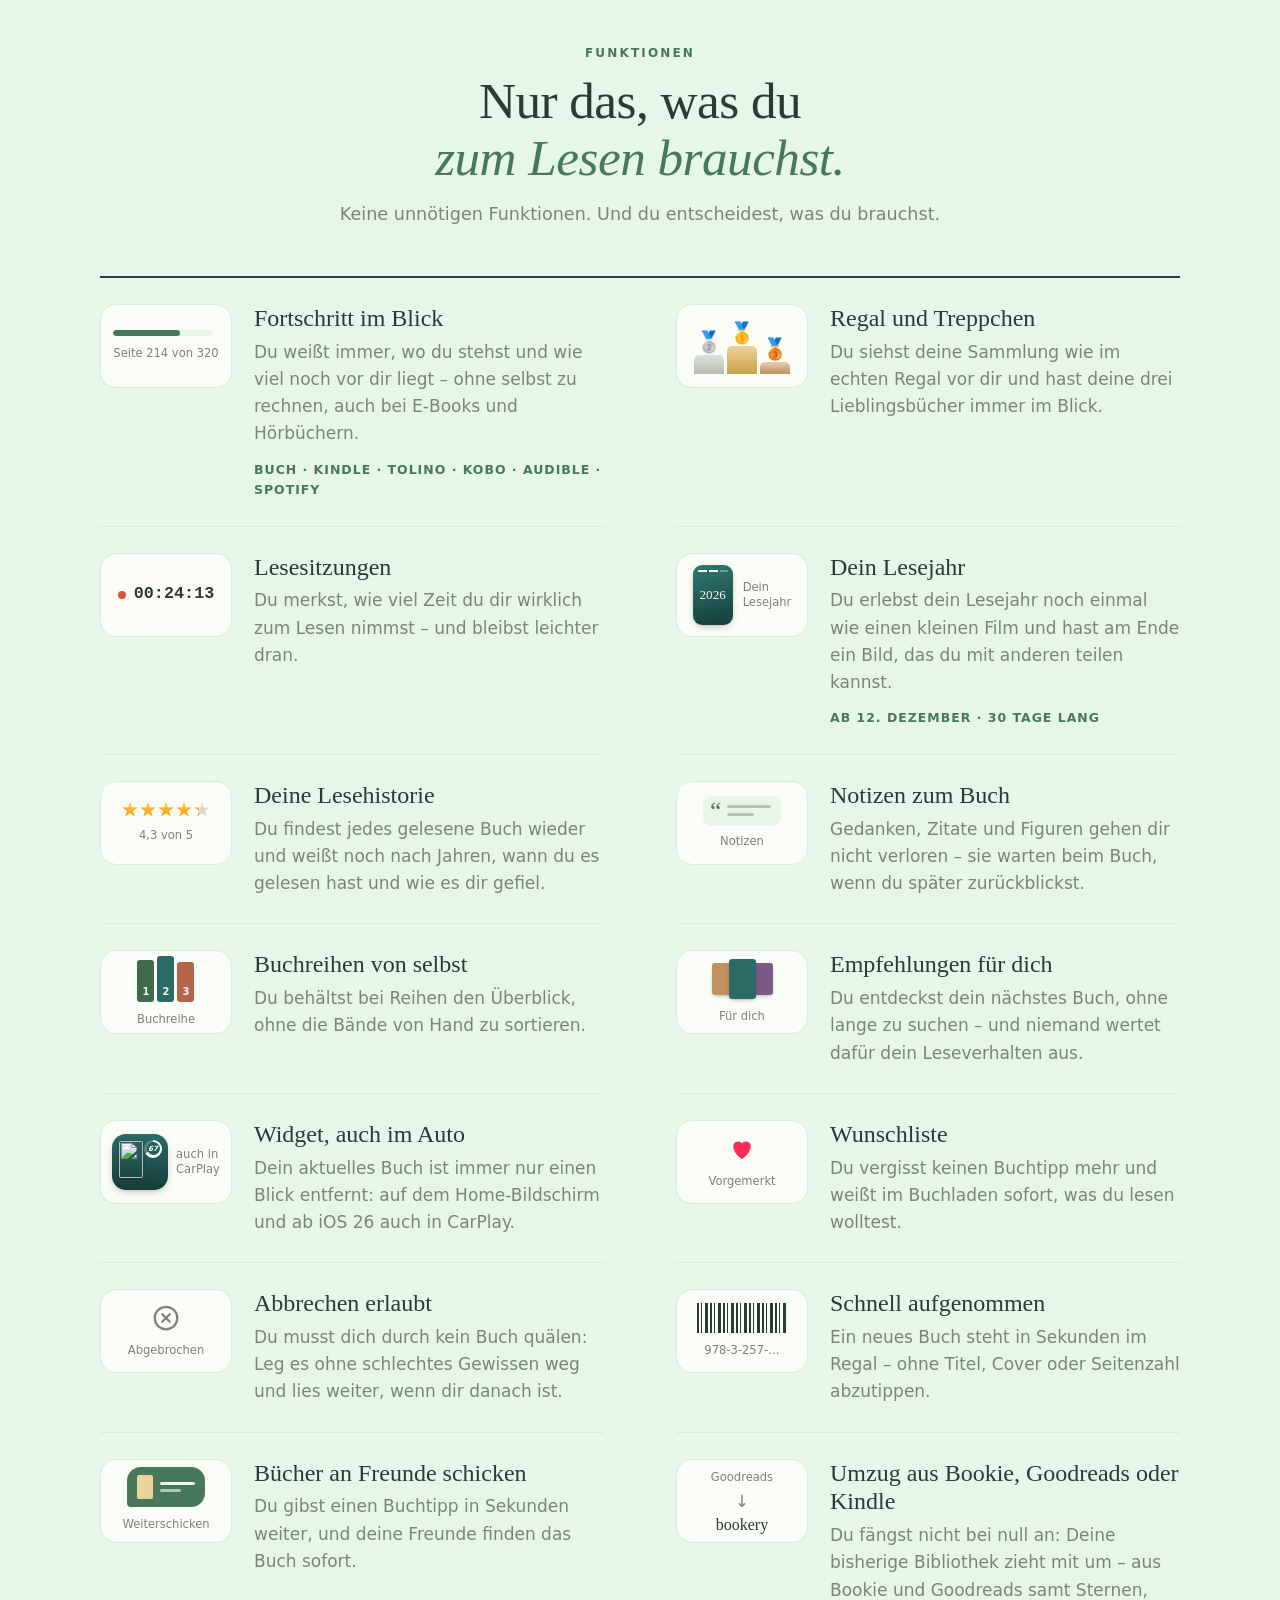
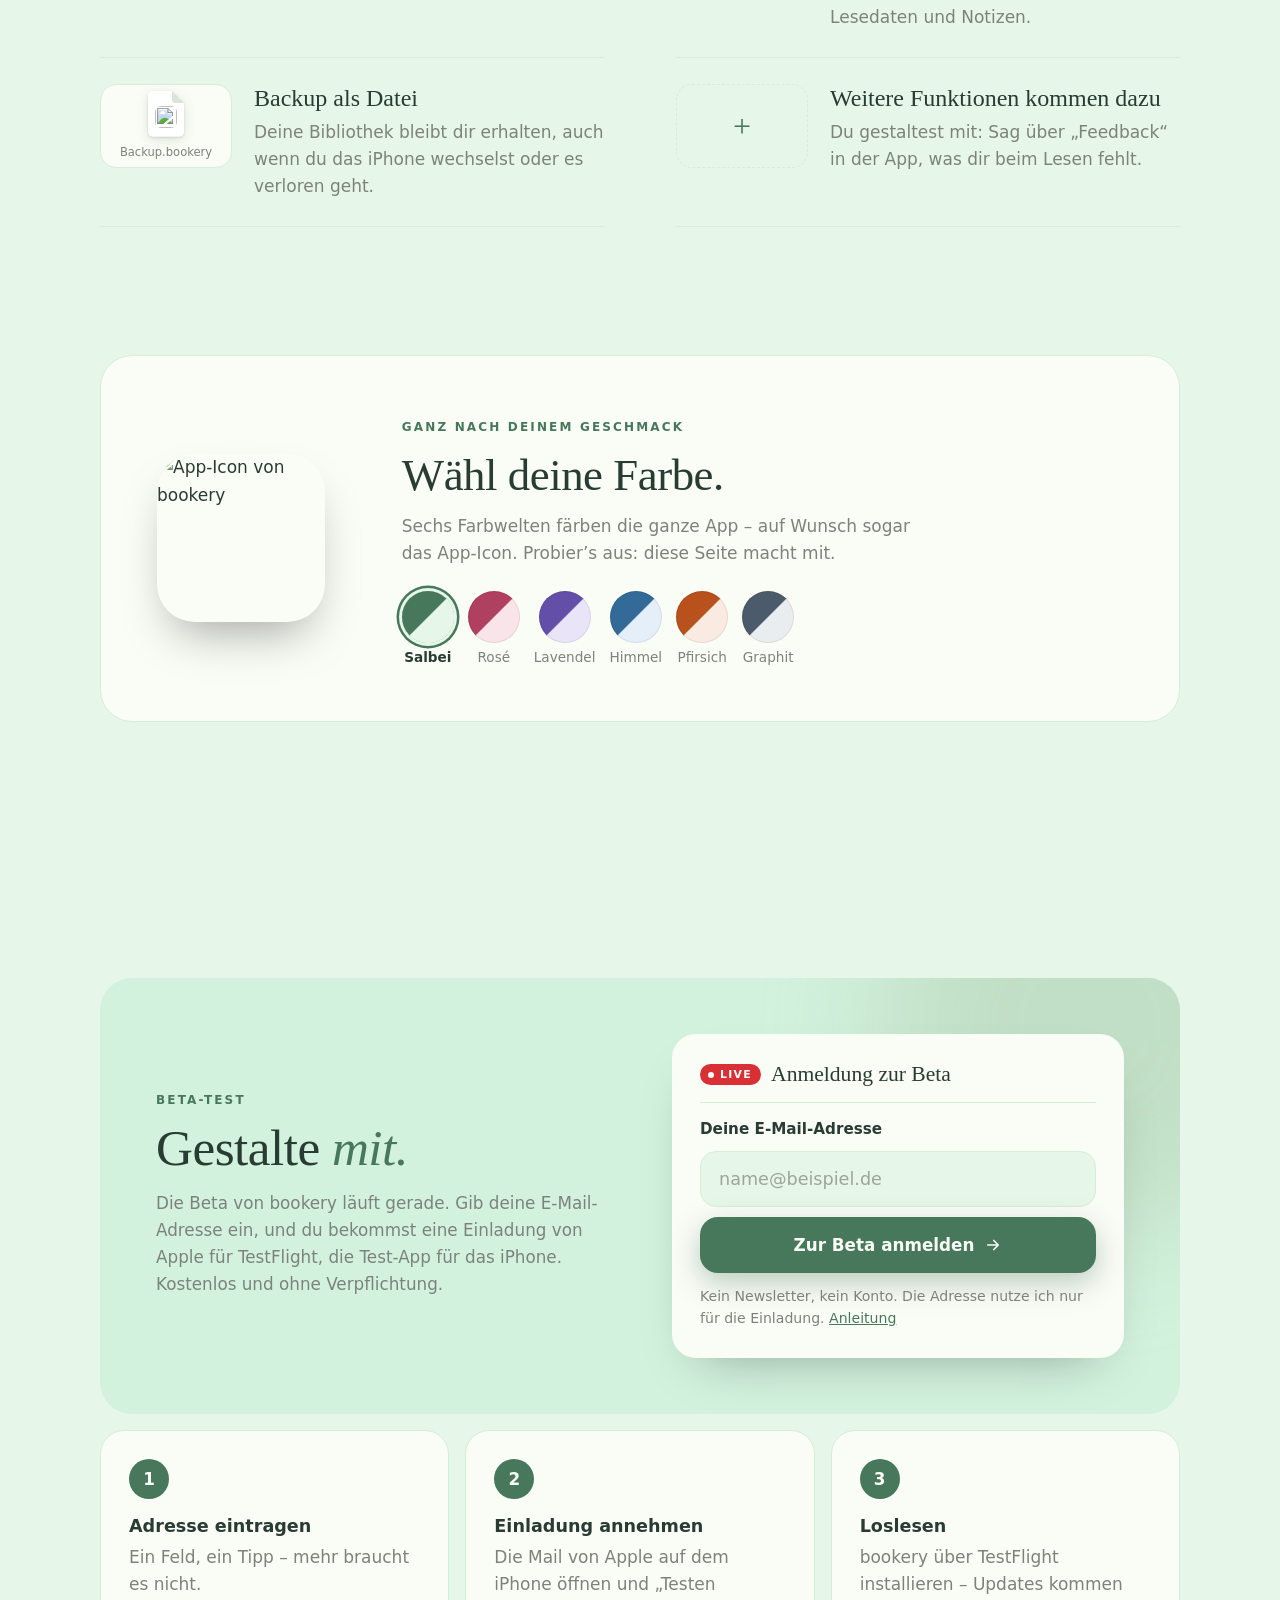
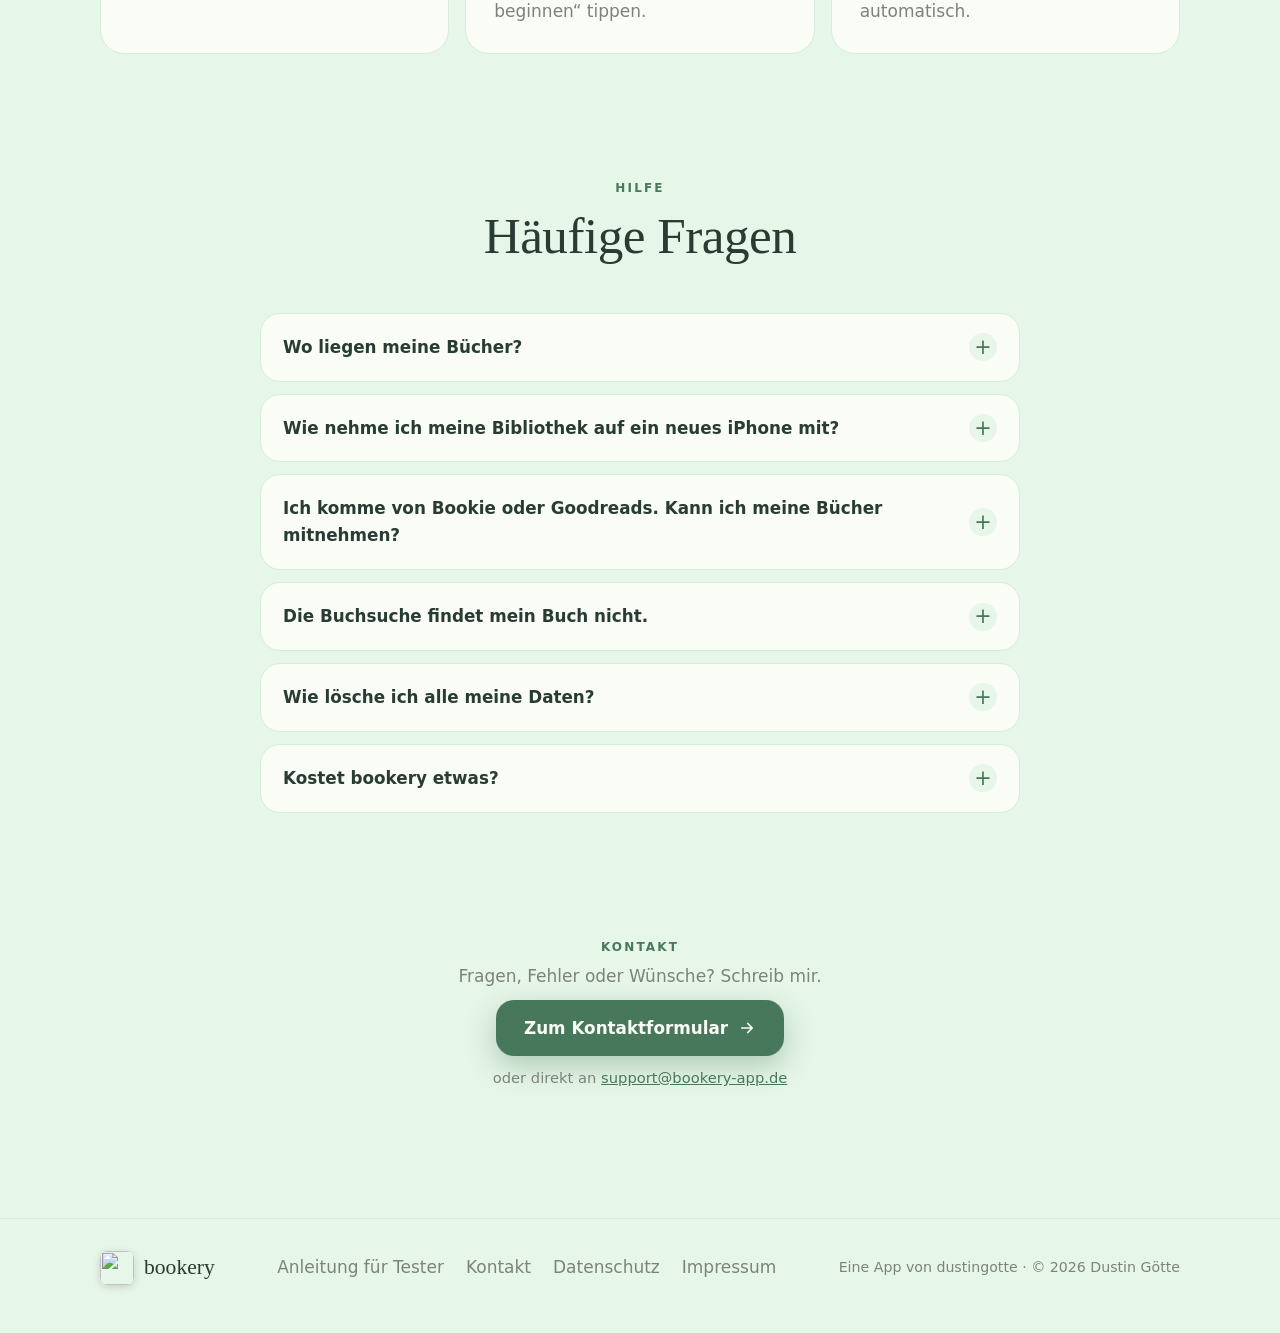
==== commit 630ba971: "Vorschaubild mit Logo, Telefone als iPhone 17 Pro, Kopf blendet beim Laden ein - og:image zeigt jetz" ====
--- a/index.html
+++ b/index.html
@@ -9,7 +9,14 @@
 <meta name="theme-color" content="#16241B" media="(prefers-color-scheme: dark)">
 <meta property="og:title" content="bookery – Dein Lesetagebuch für das iPhone">
 <meta property="og:description" content="Halte fest, was du liest – schön sortiert und ganz privat. Ohne Konto, ohne Werbung, ohne Tracking.">
-<meta property="og:image" content="https://bookery-app.de/shots/1-start.jpg">
+<meta property="og:type" content="website">
+<meta property="og:site_name" content="bookery">
+<meta property="og:url" content="https://bookery-app.de/">
+<meta property="og:image" content="https://bookery-app.de/og-image.jpg">
+<meta property="og:image:width" content="1200">
+<meta property="og:image:height" content="630">
+<meta property="og:image:alt" content="bookery-Logo: Dein Lesetagebuch für das iPhone">
+<meta name="twitter:card" content="summary_large_image">
 <link rel="icon" href="logo.png" type="image/png">
 <link rel="apple-touch-icon" href="apple-touch-icon.png">
 <script src="frueh.js"></script>
@@ -97,10 +104,23 @@
 
 /* Telefone */
 .phones { position: relative; height: clamp(520px, 62vw, 680px); }
-.phone { position: absolute; width: clamp(220px, 26vw, 300px); padding: 2.6%; border-radius: 15% / 7%;
-  background: #1c1c1e; box-shadow: 0 0 0 1.5px #3a3a3c inset, 0 40px 80px -20px rgb(0 0 0 / .45), 0 18px 36px -18px rgb(0 0 0 / .35); }
+/* iPhone 17 Pro: schmaler schwarzer Rand, Rahmen aus Metall, Dynamic Island, Tasten an den Seiten.
+   Prozentwerte für margin und width beziehen sich auf die Breite des Telefons, so passt alles bei jeder Größe. */
+.phone { --frame: #4a4d52; position: absolute; isolation: isolate; width: clamp(220px, 26vw, 300px); padding: 2.4%; border-radius: 15.2% / 7%;
+  background: #050506; box-shadow: 0 0 0 1px #000 inset, 0 0 0 1.5px var(--frame), 0 0 0 3px #26282b,
+  0 40px 80px -20px rgb(0 0 0 / .45), 0 18px 36px -18px rgb(0 0 0 / .35); }
 /* Bild bestimmt die Höhe: so wird der Screenshot nie beschnitten oder vergrößert. */
-.phone img { width: 100%; height: auto; aspect-ratio: 660 / 1434; border-radius: 12.4% / 5.7%; }
+.phone img { width: 100%; height: auto; aspect-ratio: 660 / 1434; border-radius: 12.6% / 5.8%; }
+/* Dynamic Island: 126 × 37 pt bei 440 pt Bildschirmbreite, 11 pt unter dem oberen Rand. */
+.phone::before { content: ""; position: absolute; z-index: 1; top: 0; left: 0; right: 0; width: 27.3%; margin: 4.8% auto 0;
+  aspect-ratio: 126 / 37; border-radius: 999px; background: #000; }
+/* Tasten: links Action-Button und Lautstärke, rechts Seitentaste und Camera Control. */
+.phone::after { content: ""; position: absolute; z-index: -1; top: 0; bottom: 0; left: -3px; right: -3px;
+  background-image: linear-gradient(var(--frame), var(--frame)), linear-gradient(var(--frame), var(--frame)), linear-gradient(var(--frame), var(--frame)),
+    linear-gradient(var(--frame), var(--frame)), linear-gradient(var(--frame), var(--frame));
+  background-size: 3px 3.6%, 3px 6.4%, 3px 6.4%, 3px 10%, 3px 6%;
+  background-position: left 0 top 17.5%, left 0 top 25.5%, left 0 top 34%, right 0 top 27%, right 0 top 58%;
+  background-repeat: no-repeat; border-radius: 2px; }
 .phone.front { --fx: -28%; left: 50%; top: 0; transform: translateX(var(--fx)) rotate(3deg); z-index: 2; animation: float 7s ease-in-out infinite; }
 .phone.back { --bx: -92%; left: 50%; top: 60px; transform: translateX(var(--bx)) rotate(-7deg) scale(.9); opacity: .96; animation: float2 8s ease-in-out infinite; }
 @keyframes float { 50% { transform: translateX(var(--fx)) rotate(3deg) translateY(-14px); } }
@@ -150,7 +170,7 @@
 /* Solange die Galerie von selbst wandert, kein Einrasten -- sonst springt sie bei jedem Schritt zurück. */
 .gallery.wandert { scroll-snap-type: none; }
 .shot { flex: none; width: clamp(210px, 22vw, 250px); scroll-snap-align: center; display: grid; align-content: start; gap: 16px; margin: 0; }
-.shot .phone { position: relative; width: 100%; box-shadow: 0 0 0 1.5px #3a3a3c inset, 0 28px 50px -24px rgb(0 0 0 / .45); transition: transform .3s ease; }
+.shot .phone { position: relative; width: 100%; box-shadow: 0 0 0 1px #000 inset, 0 0 0 1.5px var(--frame), 0 0 0 3px #26282b, 0 28px 50px -24px rgb(0 0 0 / .45); transition: transform .3s ease; }
 .shot:hover .phone { transform: translateY(-6px); }
 .shot figcaption { text-align: center; }
 .shot figcaption b { display: block; font: 400 1.25rem/1.3 var(--serif); }
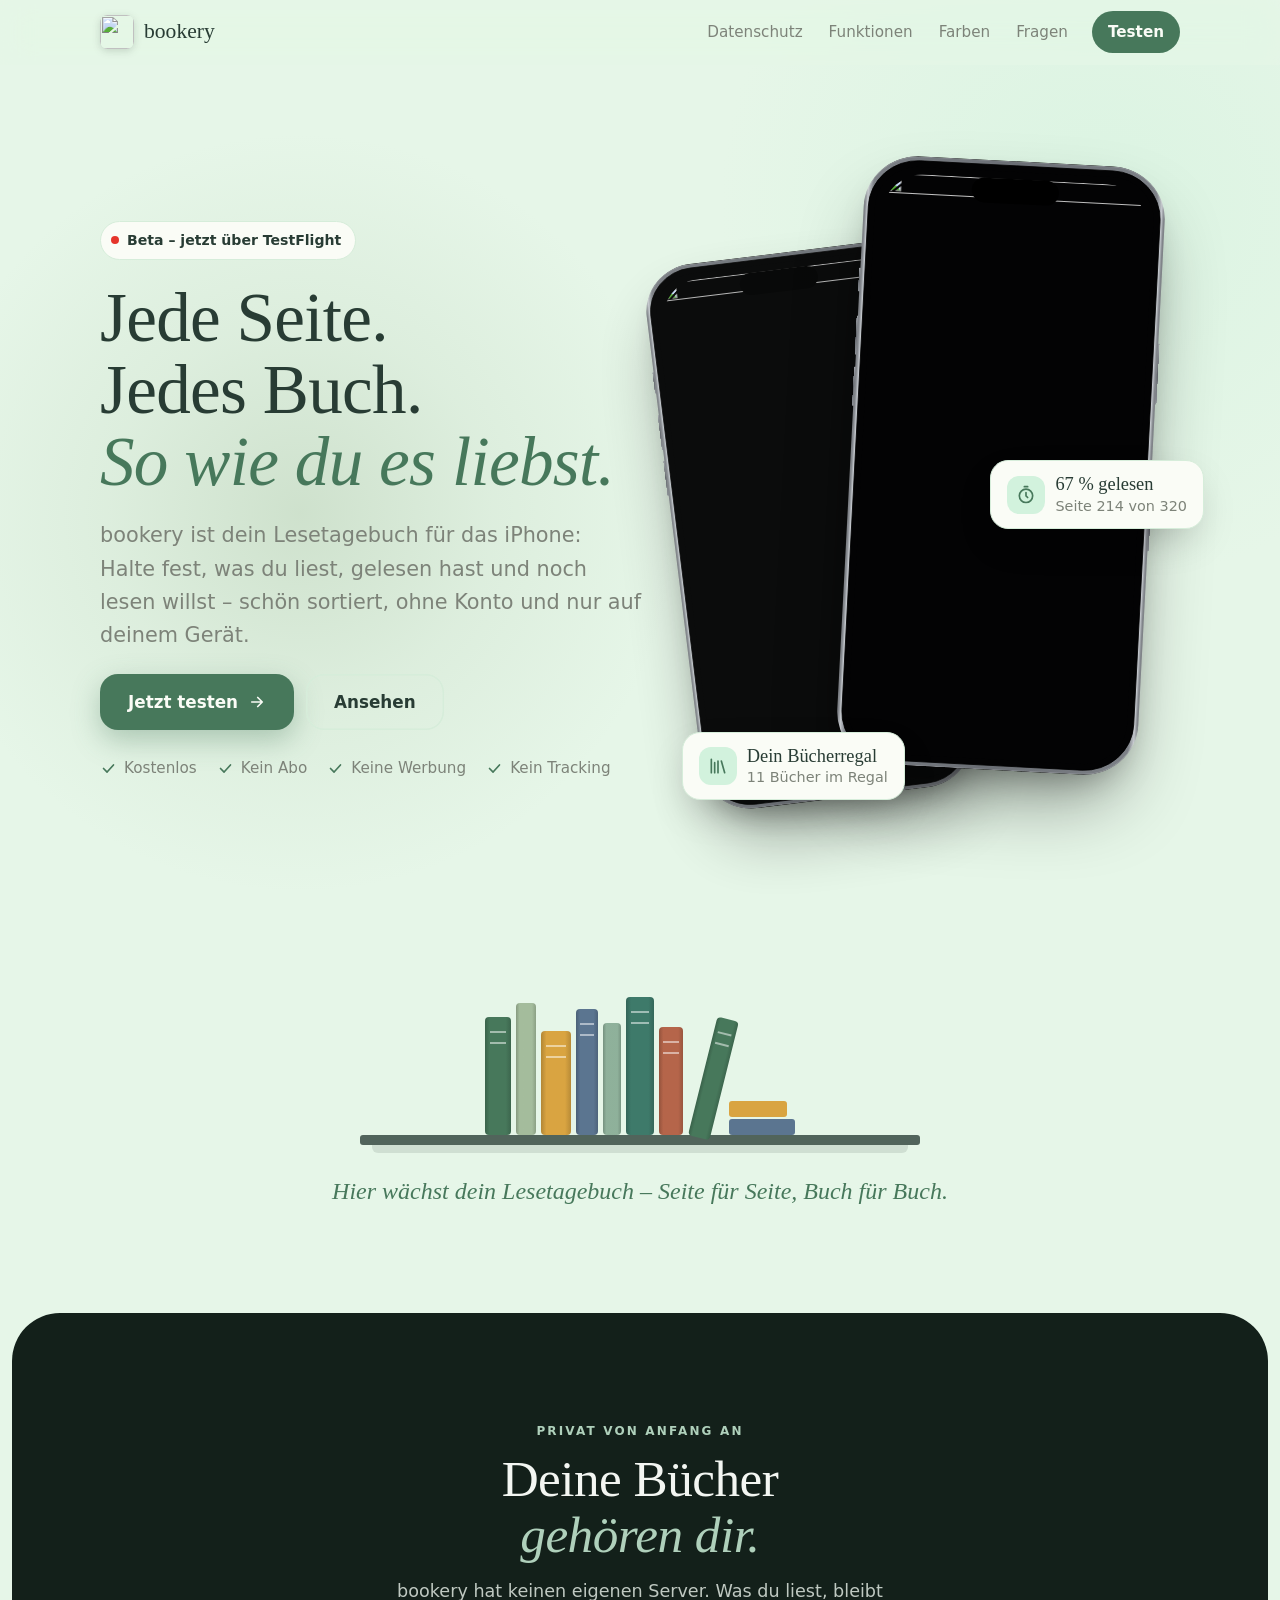
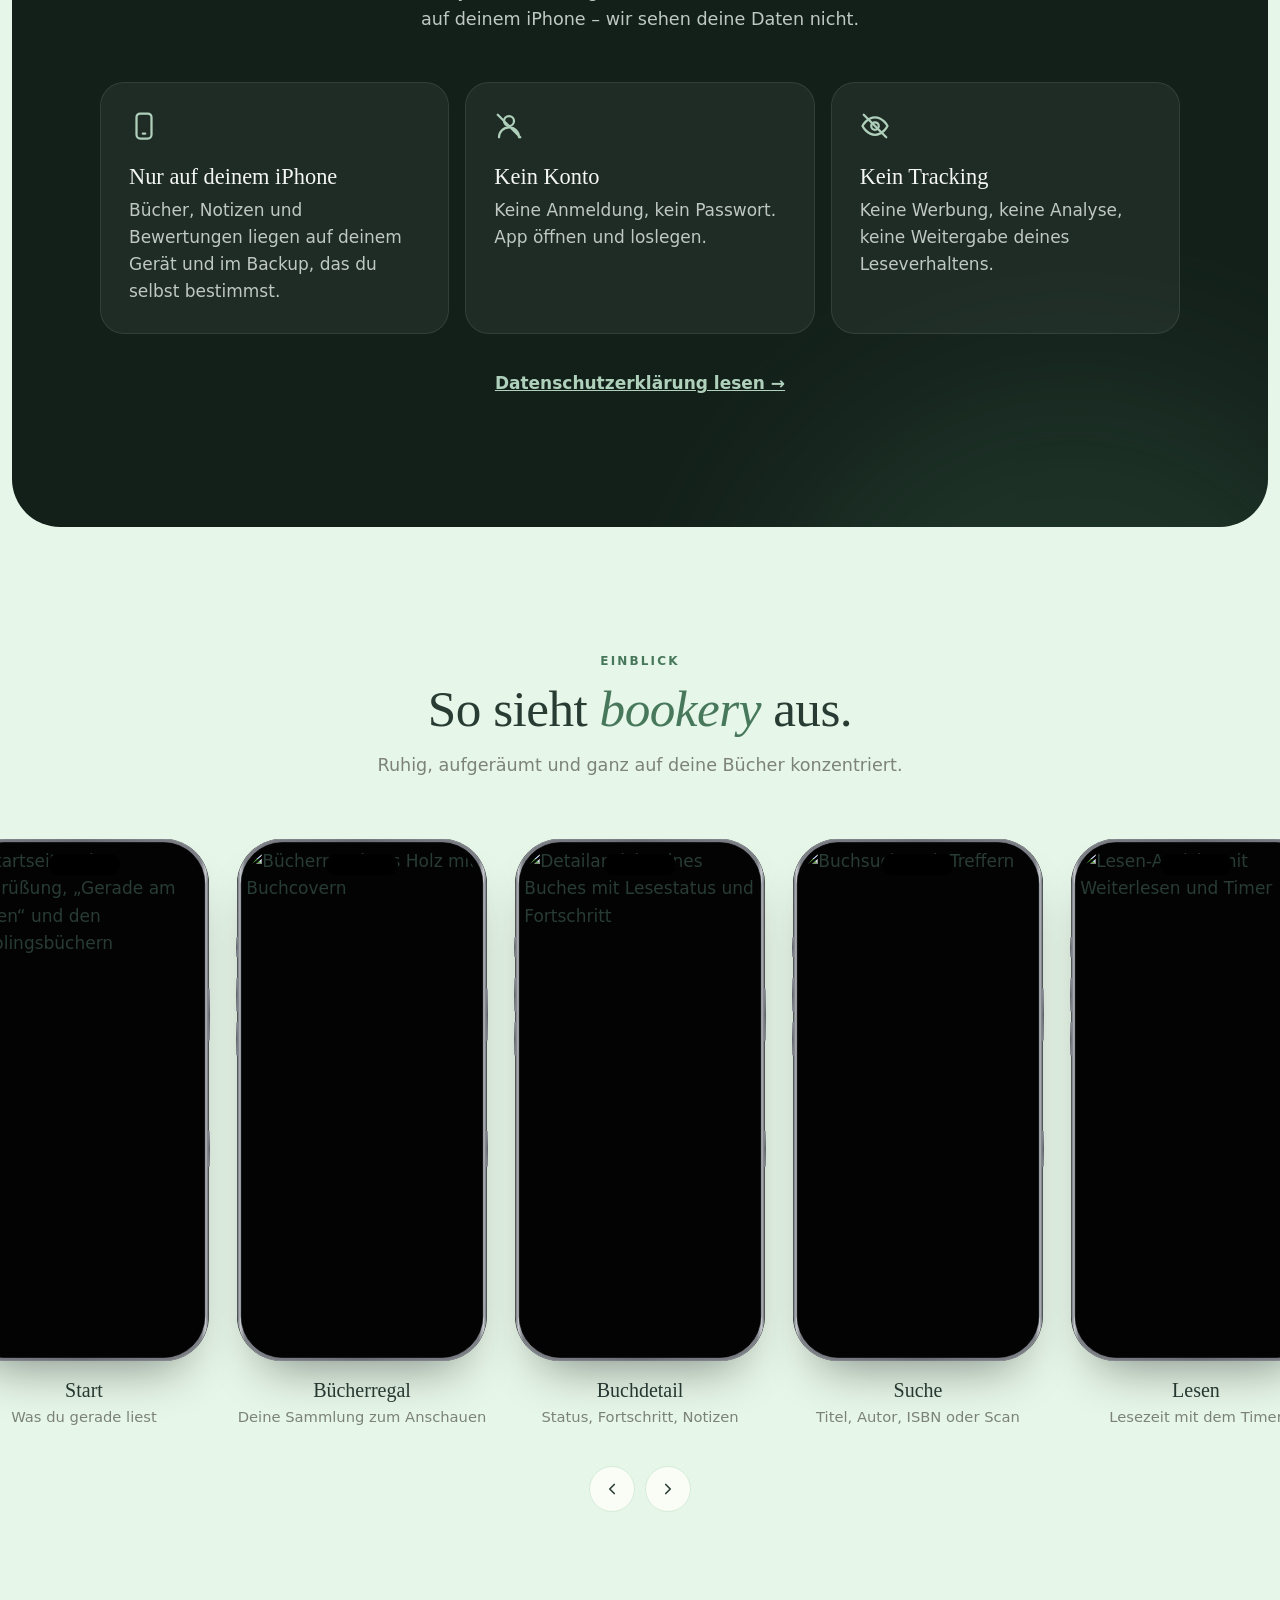
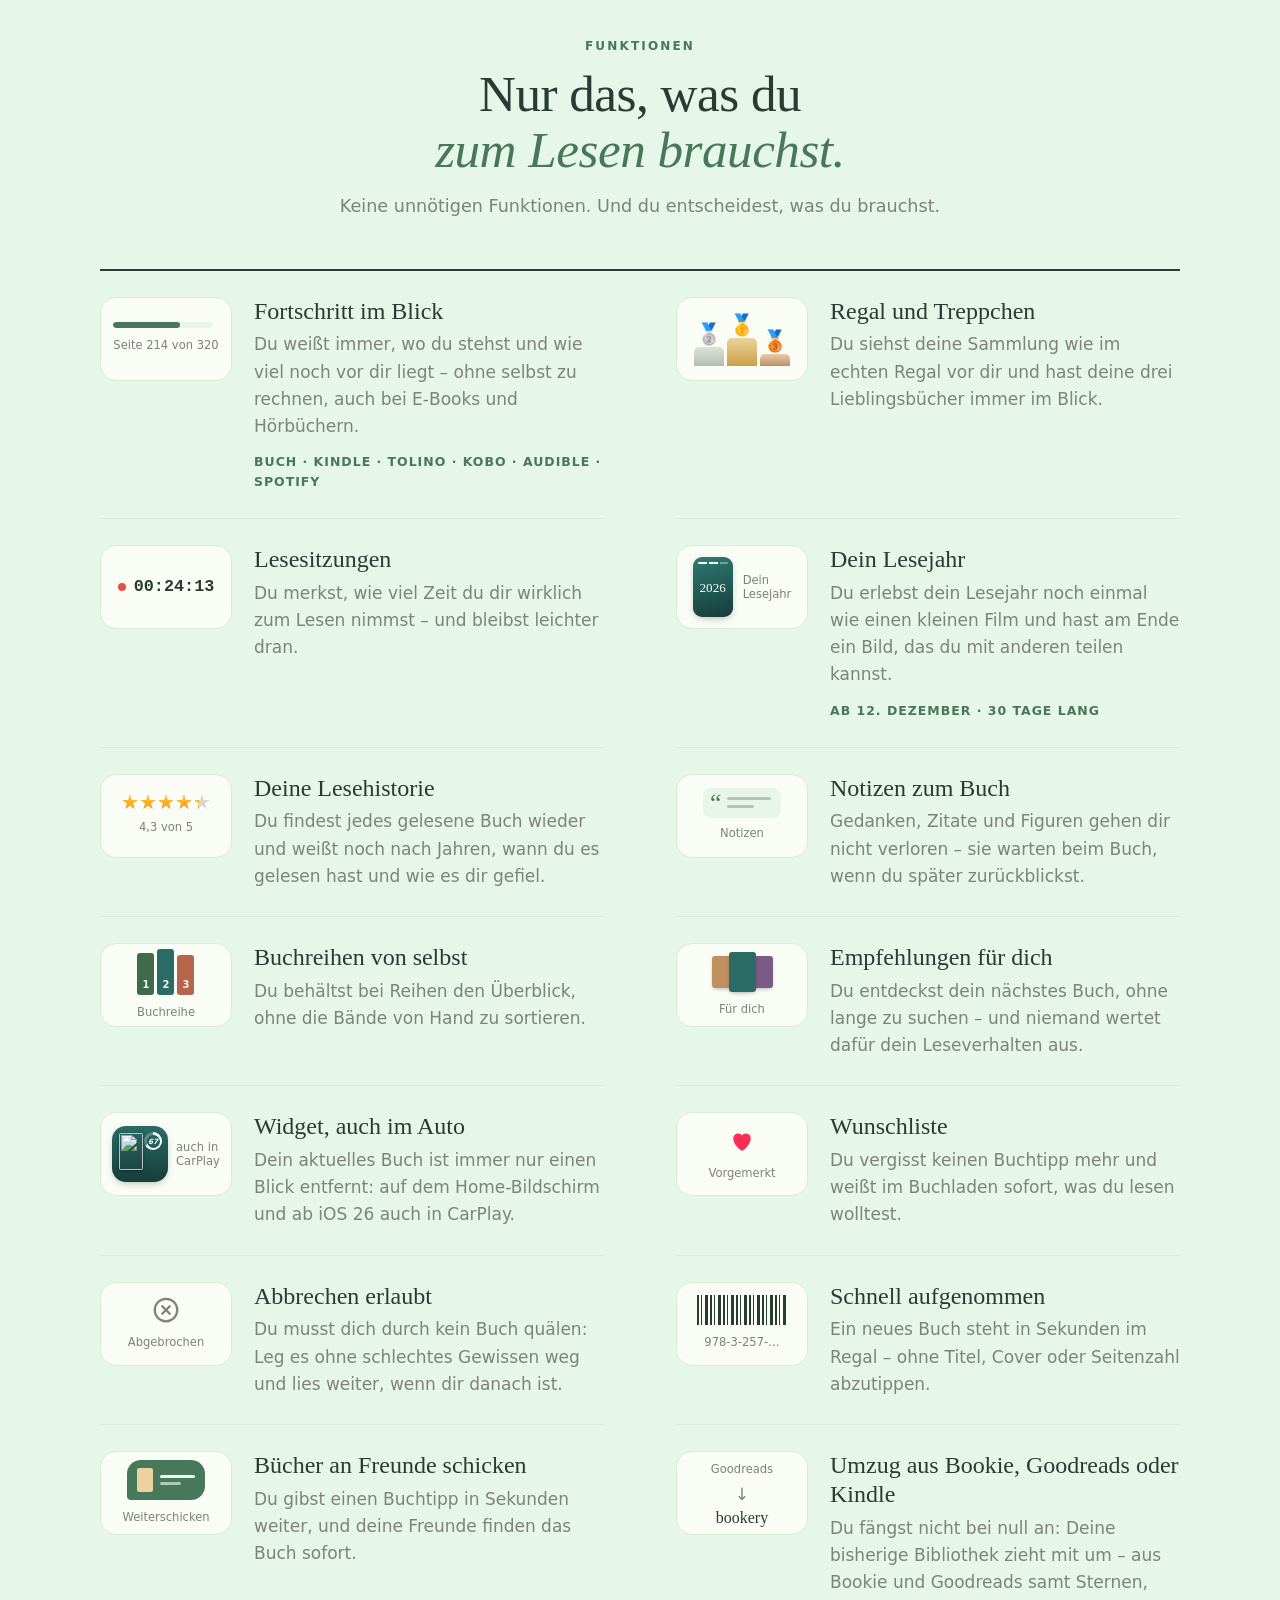
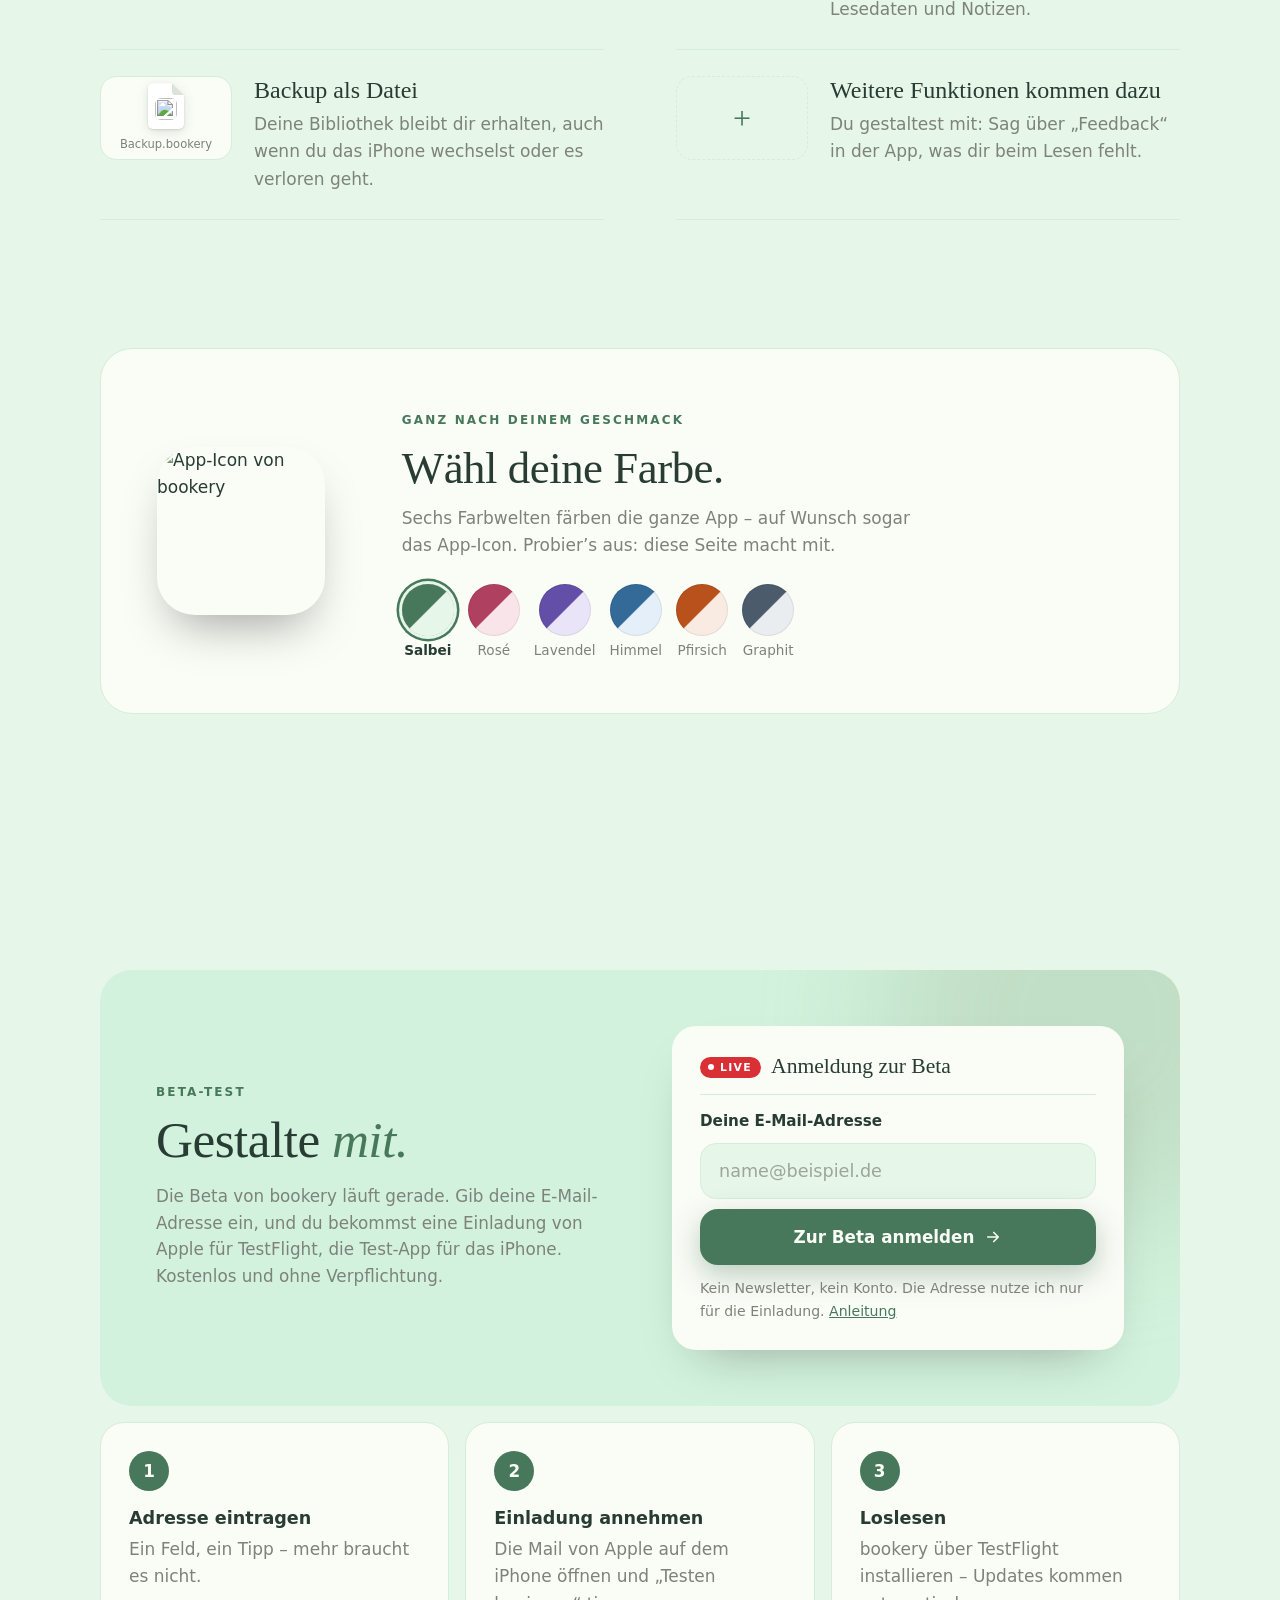
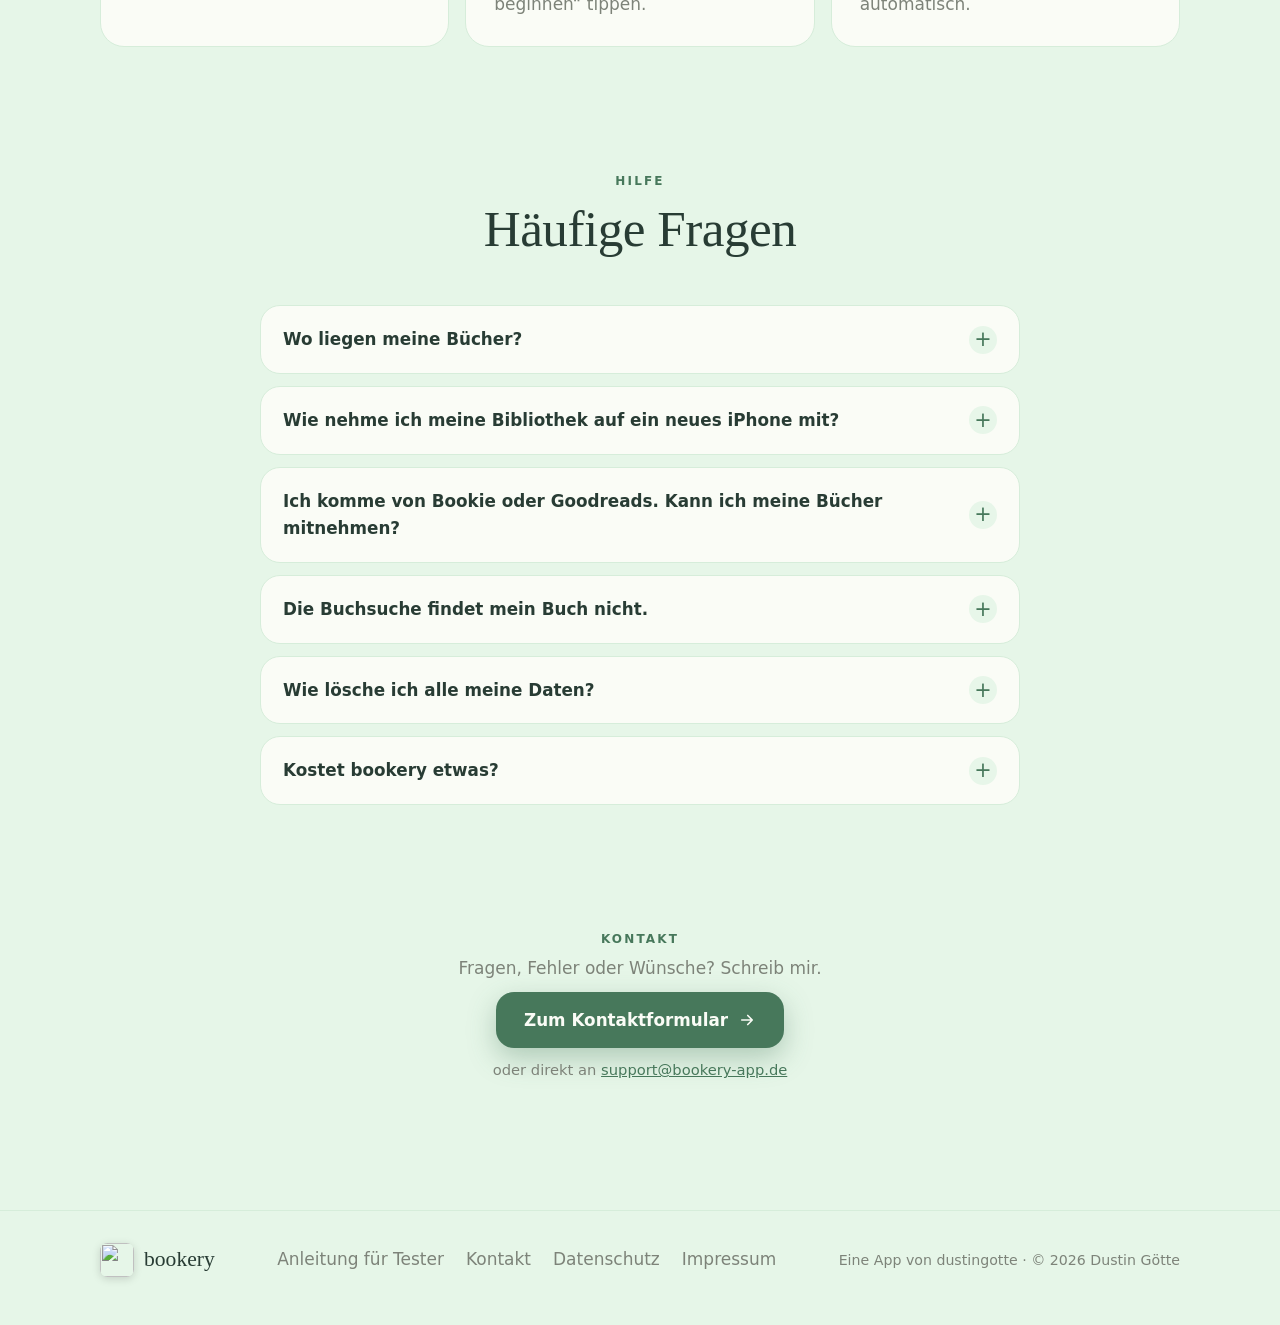
==== commit f9172028: "Telefone als iPhone 18 Pro: eigener Rahmen als SVG über dem Screenshot Maße nach Apples Angaben (71," ====
--- a/index.html
+++ b/index.html
@@ -104,23 +104,14 @@
 
 /* Telefone */
 .phones { position: relative; height: clamp(520px, 62vw, 680px); }
-/* iPhone 17 Pro: schmaler schwarzer Rand, Rahmen aus Metall, Dynamic Island, Tasten an den Seiten.
-   Prozentwerte für margin und width beziehen sich auf die Breite des Telefons, so passt alles bei jeder Größe. */
-.phone { --frame: #4a4d52; position: absolute; isolation: isolate; width: clamp(220px, 26vw, 300px); padding: 2.4%; border-radius: 15.2% / 7%;
-  background: #050506; box-shadow: 0 0 0 1px #000 inset, 0 0 0 1.5px var(--frame), 0 0 0 3px #26282b,
-  0 40px 80px -20px rgb(0 0 0 / .45), 0 18px 36px -18px rgb(0 0 0 / .35); }
+/* iPhone 18 Pro (71,9 × 150 mm): Rahmen, Rand, Dynamic Island und Tasten liegen als phone.svg über dem Screenshot.
+   Prozentwerte beziehen sich auf die Breite des Telefons; das Seitenverhältnis stimmt mit dem echten Gerät überein. */
+.phone { position: absolute; width: clamp(220px, 26vw, 300px); padding: 3.69%; border-radius: 18% / 8.63%; background: #030304;
+  box-shadow: 0 40px 80px -20px rgb(0 0 0 / .45), 0 18px 36px -18px rgb(0 0 0 / .35); }
 /* Bild bestimmt die Höhe: so wird der Screenshot nie beschnitten oder vergrößert. */
-.phone img { width: 100%; height: auto; aspect-ratio: 660 / 1434; border-radius: 12.6% / 5.8%; }
-/* Dynamic Island: 126 × 37 pt bei 440 pt Bildschirmbreite, 11 pt unter dem oberen Rand. */
-.phone::before { content: ""; position: absolute; z-index: 1; top: 0; left: 0; right: 0; width: 27.3%; margin: 4.8% auto 0;
-  aspect-ratio: 126 / 37; border-radius: 999px; background: #000; }
-/* Tasten: links Action-Button und Lautstärke, rechts Seitentaste und Camera Control. */
-.phone::after { content: ""; position: absolute; z-index: -1; top: 0; bottom: 0; left: -3px; right: -3px;
-  background-image: linear-gradient(var(--frame), var(--frame)), linear-gradient(var(--frame), var(--frame)), linear-gradient(var(--frame), var(--frame)),
-    linear-gradient(var(--frame), var(--frame)), linear-gradient(var(--frame), var(--frame));
-  background-size: 3px 3.6%, 3px 6.4%, 3px 6.4%, 3px 10%, 3px 6%;
-  background-position: left 0 top 17.5%, left 0 top 25.5%, left 0 top 34%, right 0 top 27%, right 0 top 58%;
-  background-repeat: no-repeat; border-radius: 2px; }
+.phone img { width: 100%; height: auto; aspect-ratio: 660 / 1434; border-radius: 15.4% / 7.08%; }
+.phone::after { content: ""; position: absolute; top: 0; bottom: 0; left: -.556%; right: -.556%; pointer-events: none;
+  background: url(phone.svg) center / 100% 100% no-repeat; }
 .phone.front { --fx: -28%; left: 50%; top: 0; transform: translateX(var(--fx)) rotate(3deg); z-index: 2; animation: float 7s ease-in-out infinite; }
 .phone.back { --bx: -92%; left: 50%; top: 60px; transform: translateX(var(--bx)) rotate(-7deg) scale(.9); opacity: .96; animation: float2 8s ease-in-out infinite; }
 @keyframes float { 50% { transform: translateX(var(--fx)) rotate(3deg) translateY(-14px); } }
@@ -170,7 +161,7 @@
 /* Solange die Galerie von selbst wandert, kein Einrasten -- sonst springt sie bei jedem Schritt zurück. */
 .gallery.wandert { scroll-snap-type: none; }
 .shot { flex: none; width: clamp(210px, 22vw, 250px); scroll-snap-align: center; display: grid; align-content: start; gap: 16px; margin: 0; }
-.shot .phone { position: relative; width: 100%; box-shadow: 0 0 0 1px #000 inset, 0 0 0 1.5px var(--frame), 0 0 0 3px #26282b, 0 28px 50px -24px rgb(0 0 0 / .45); transition: transform .3s ease; }
+.shot .phone { position: relative; width: 100%; box-shadow: 0 28px 50px -24px rgb(0 0 0 / .45); transition: transform .3s ease; }
 .shot:hover .phone { transform: translateY(-6px); }
 .shot figcaption { text-align: center; }
 .shot figcaption b { display: block; font: 400 1.25rem/1.3 var(--serif); }
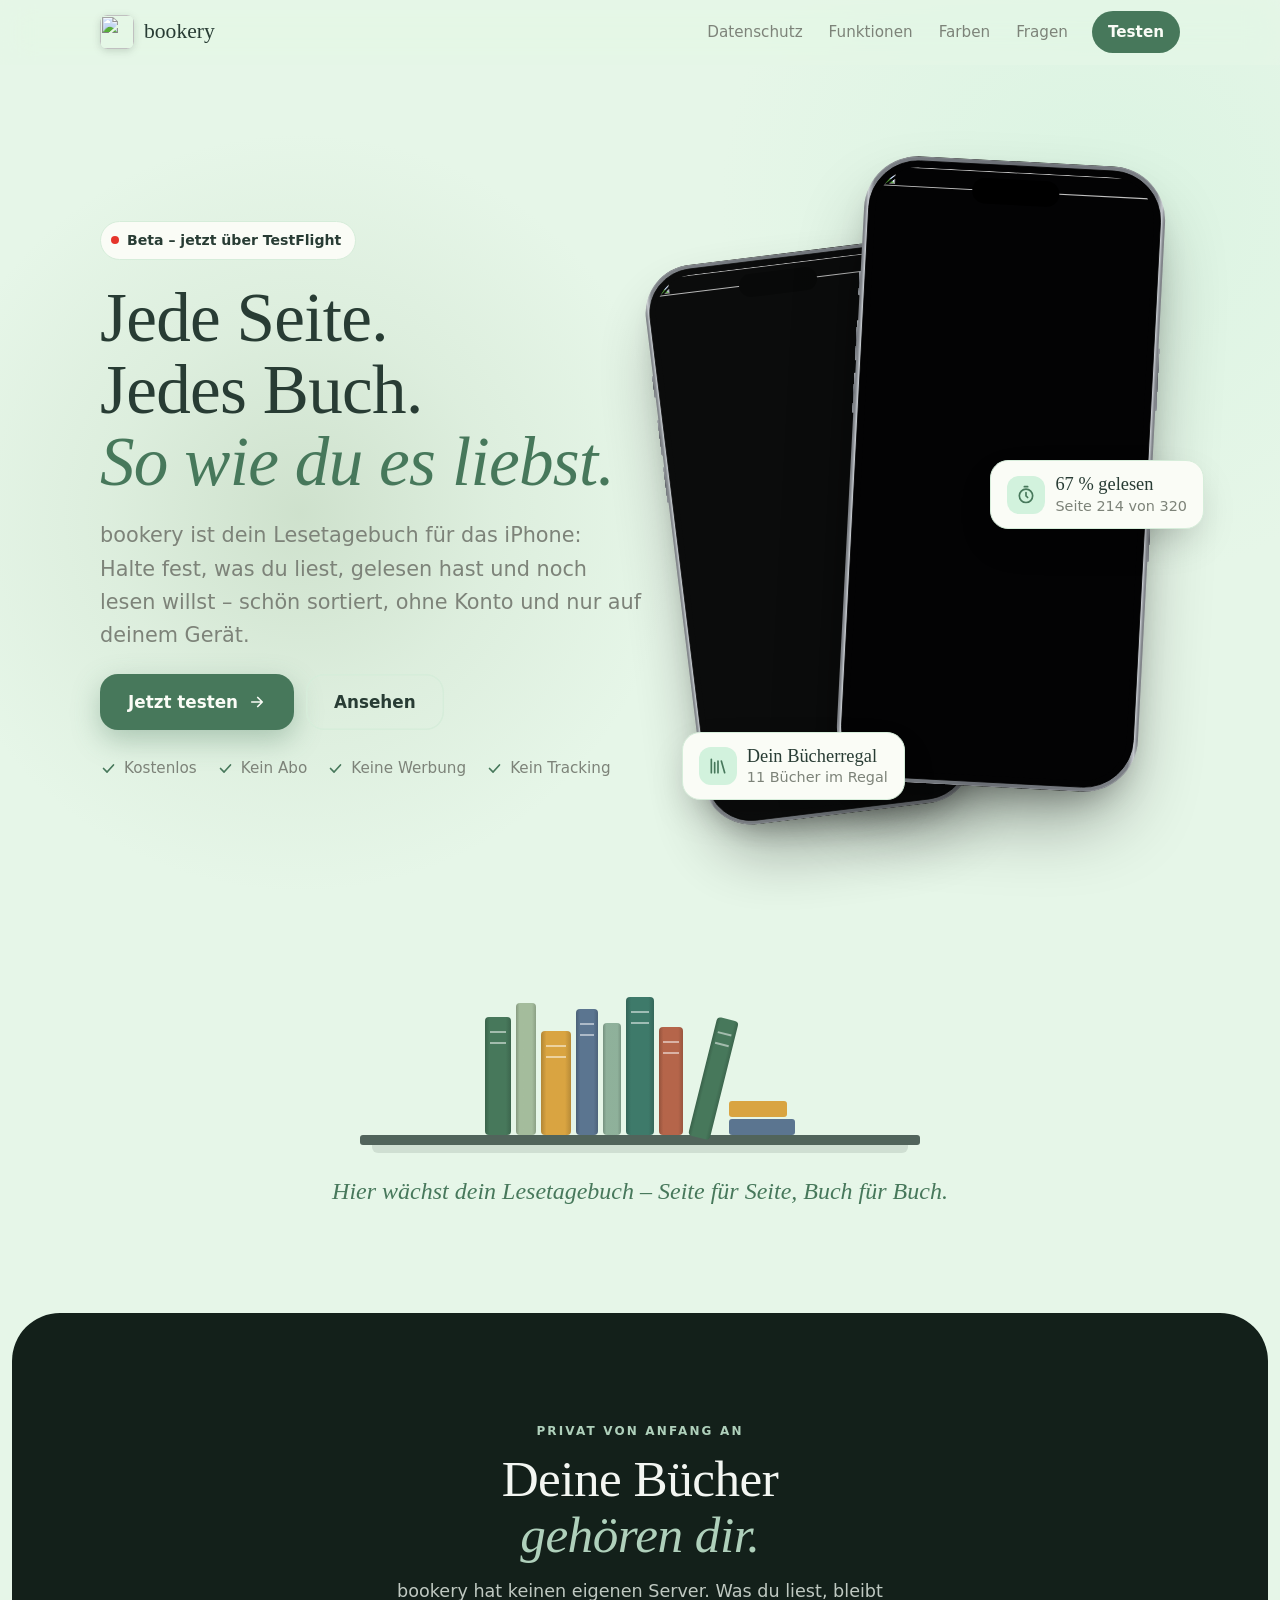
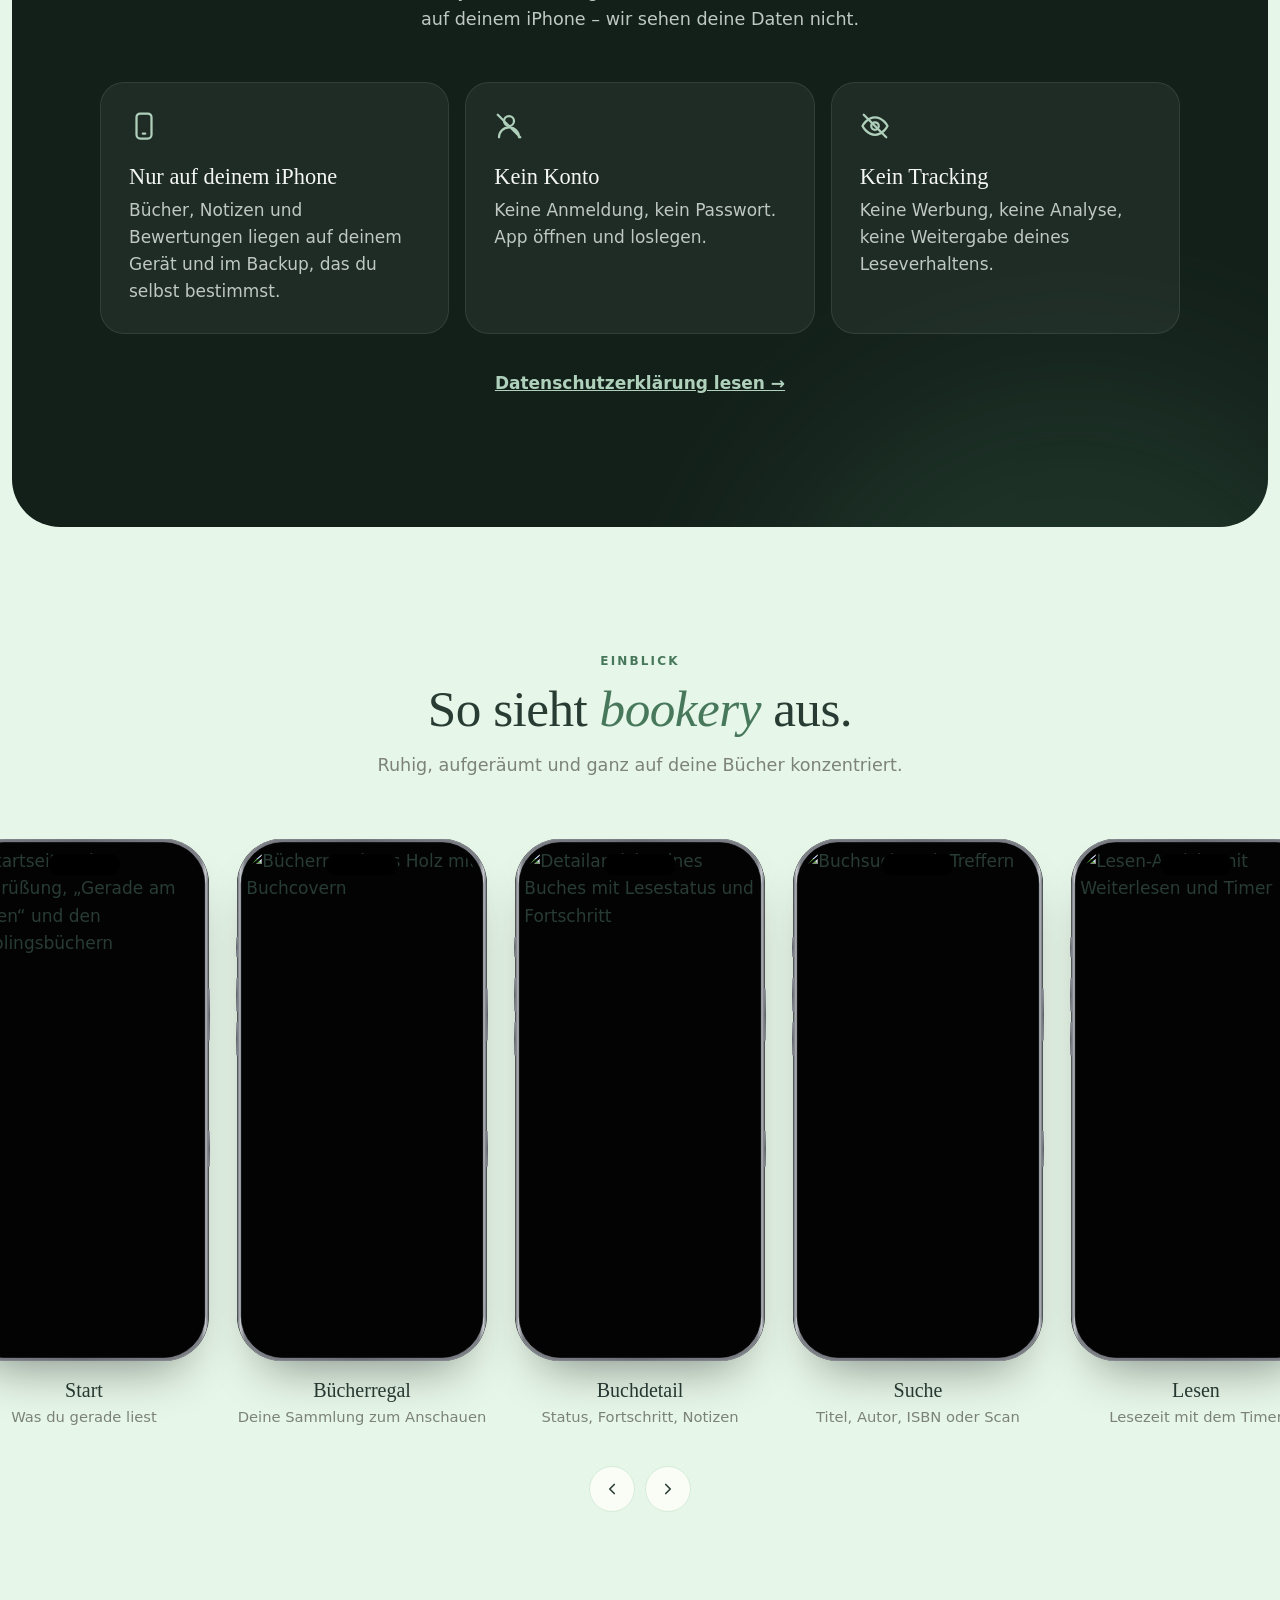
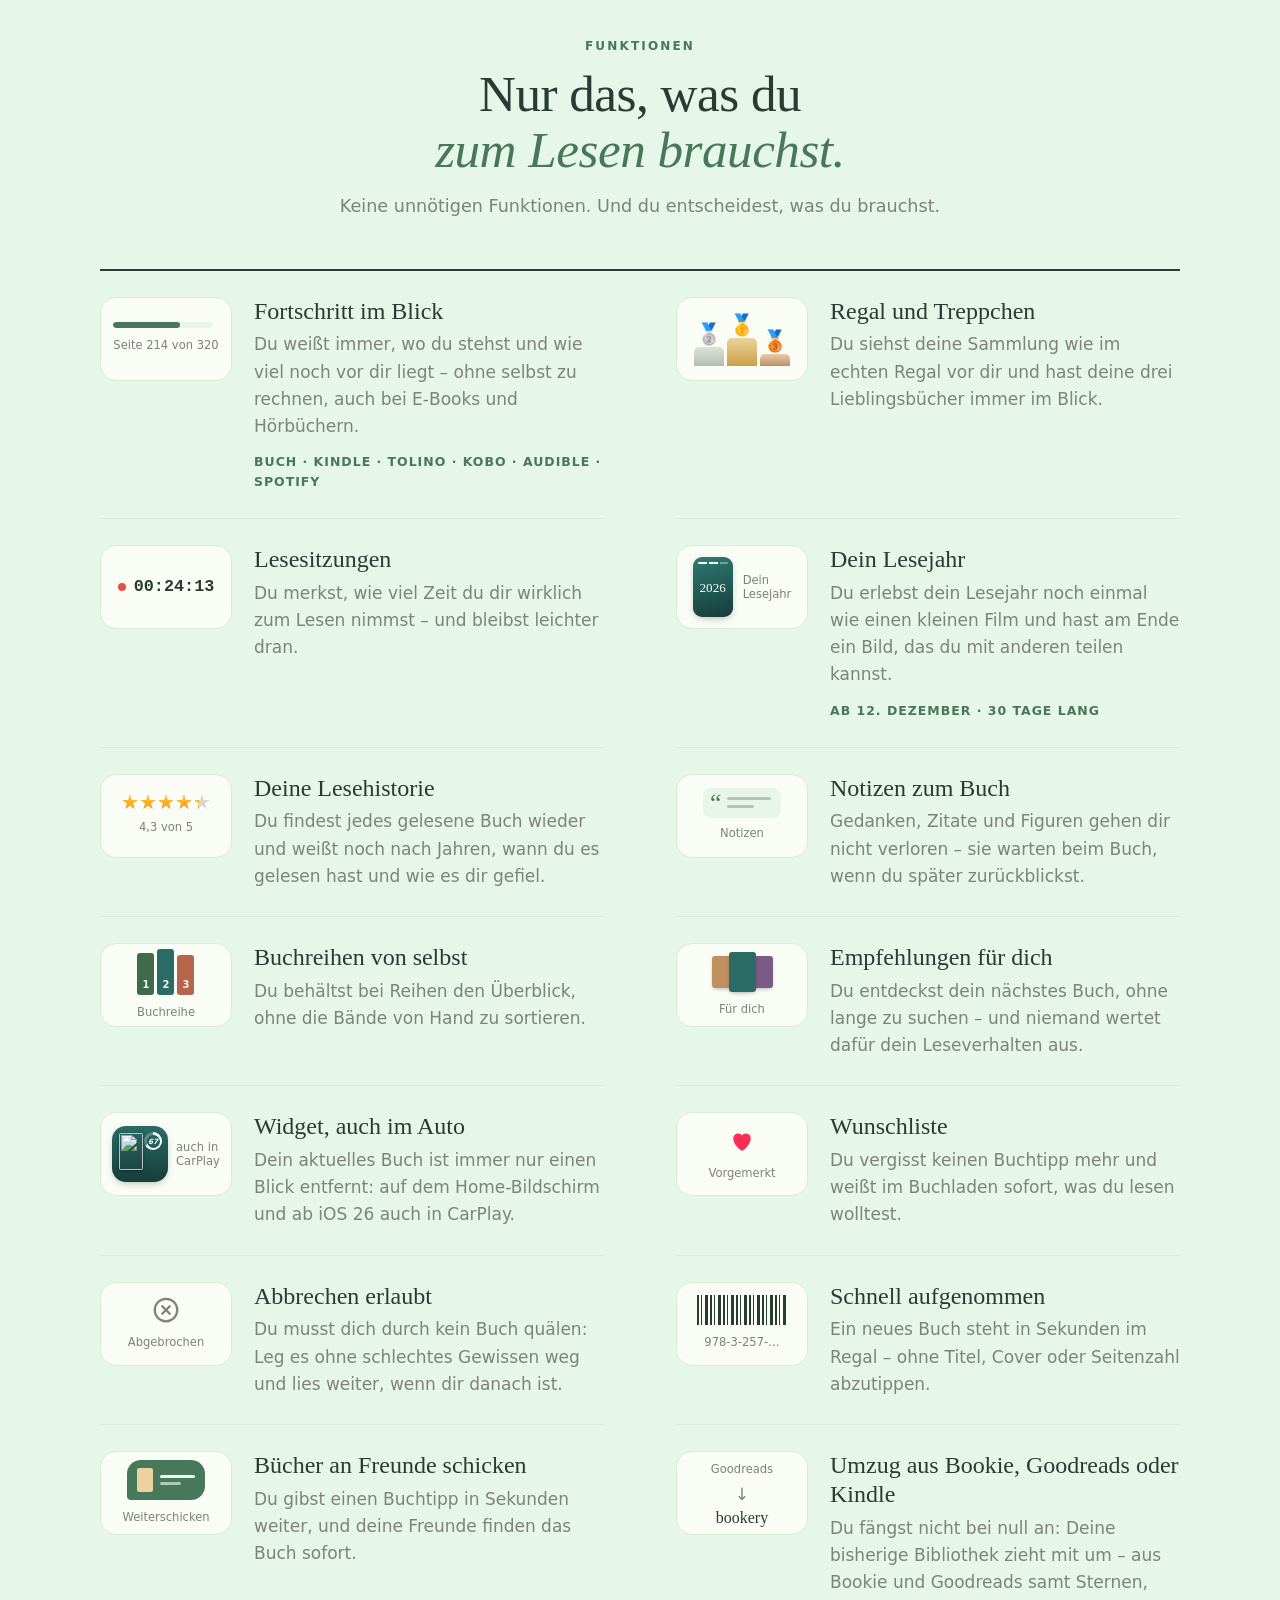
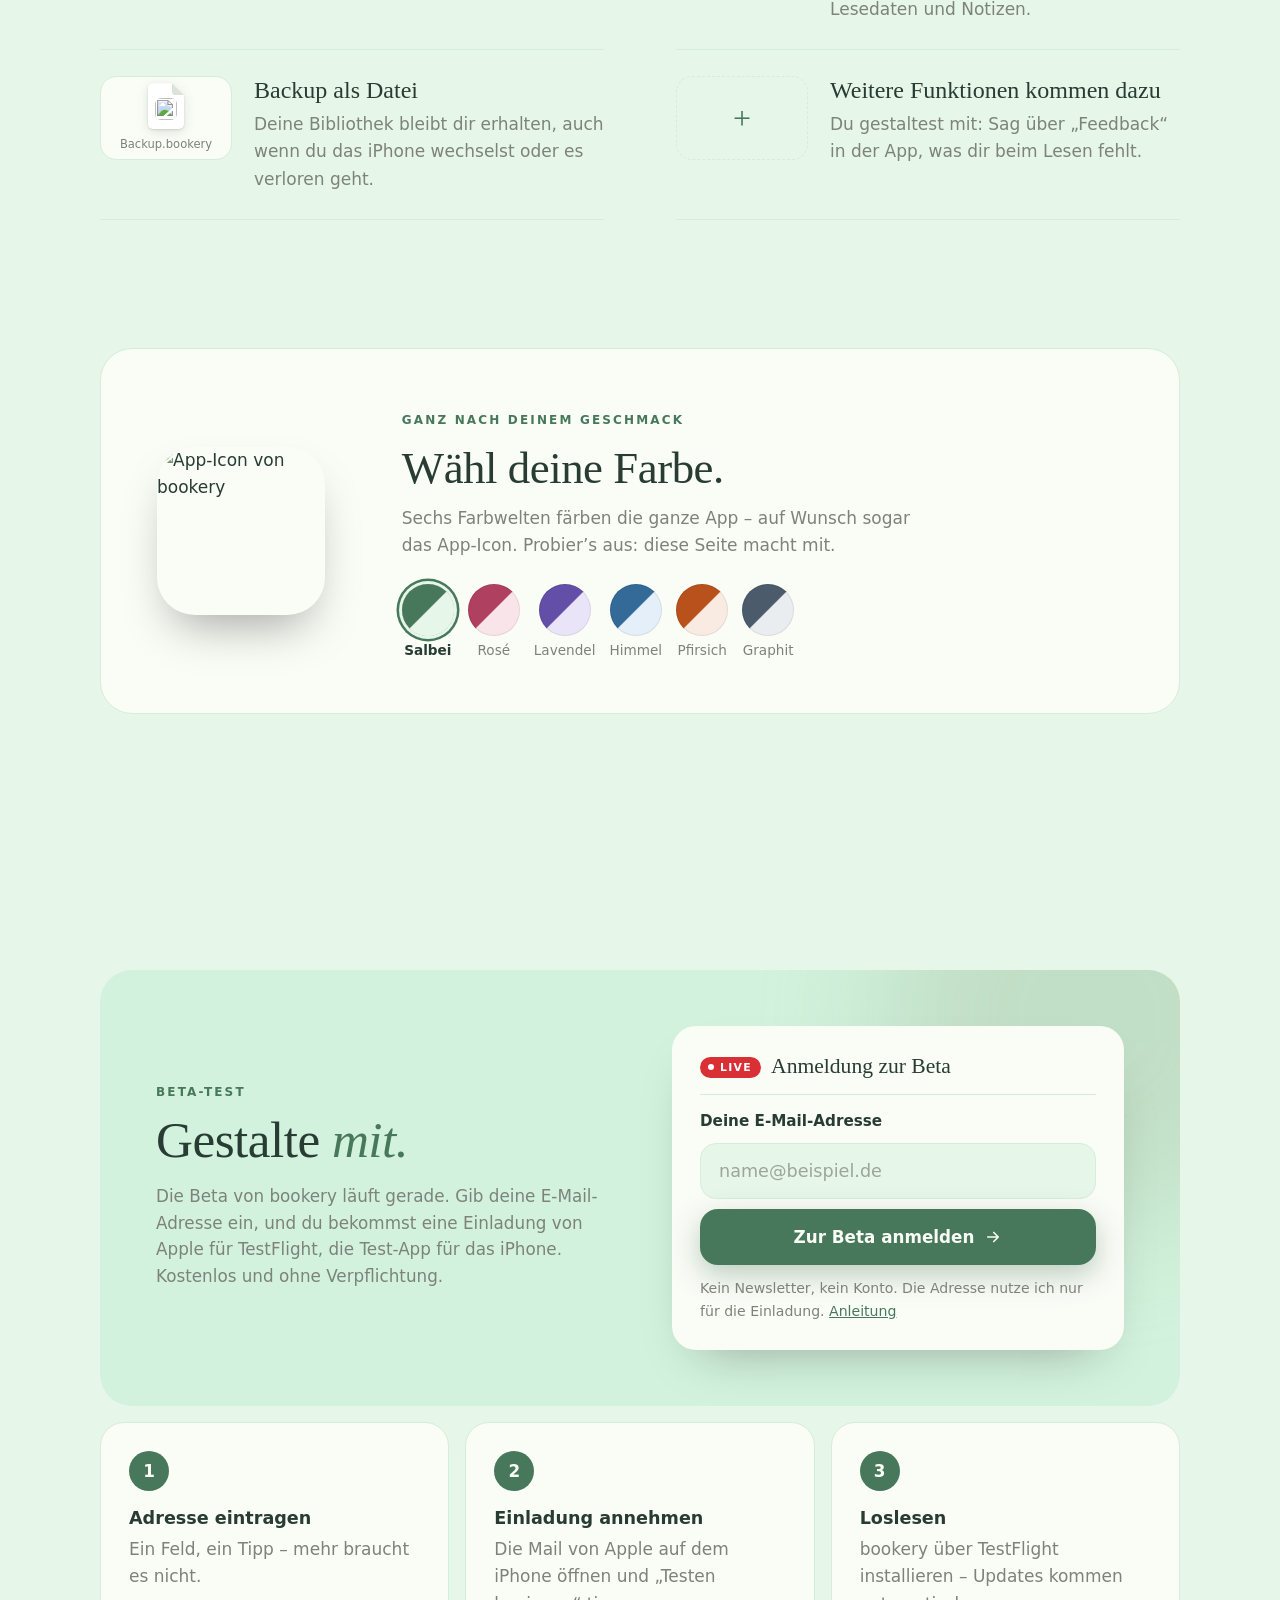
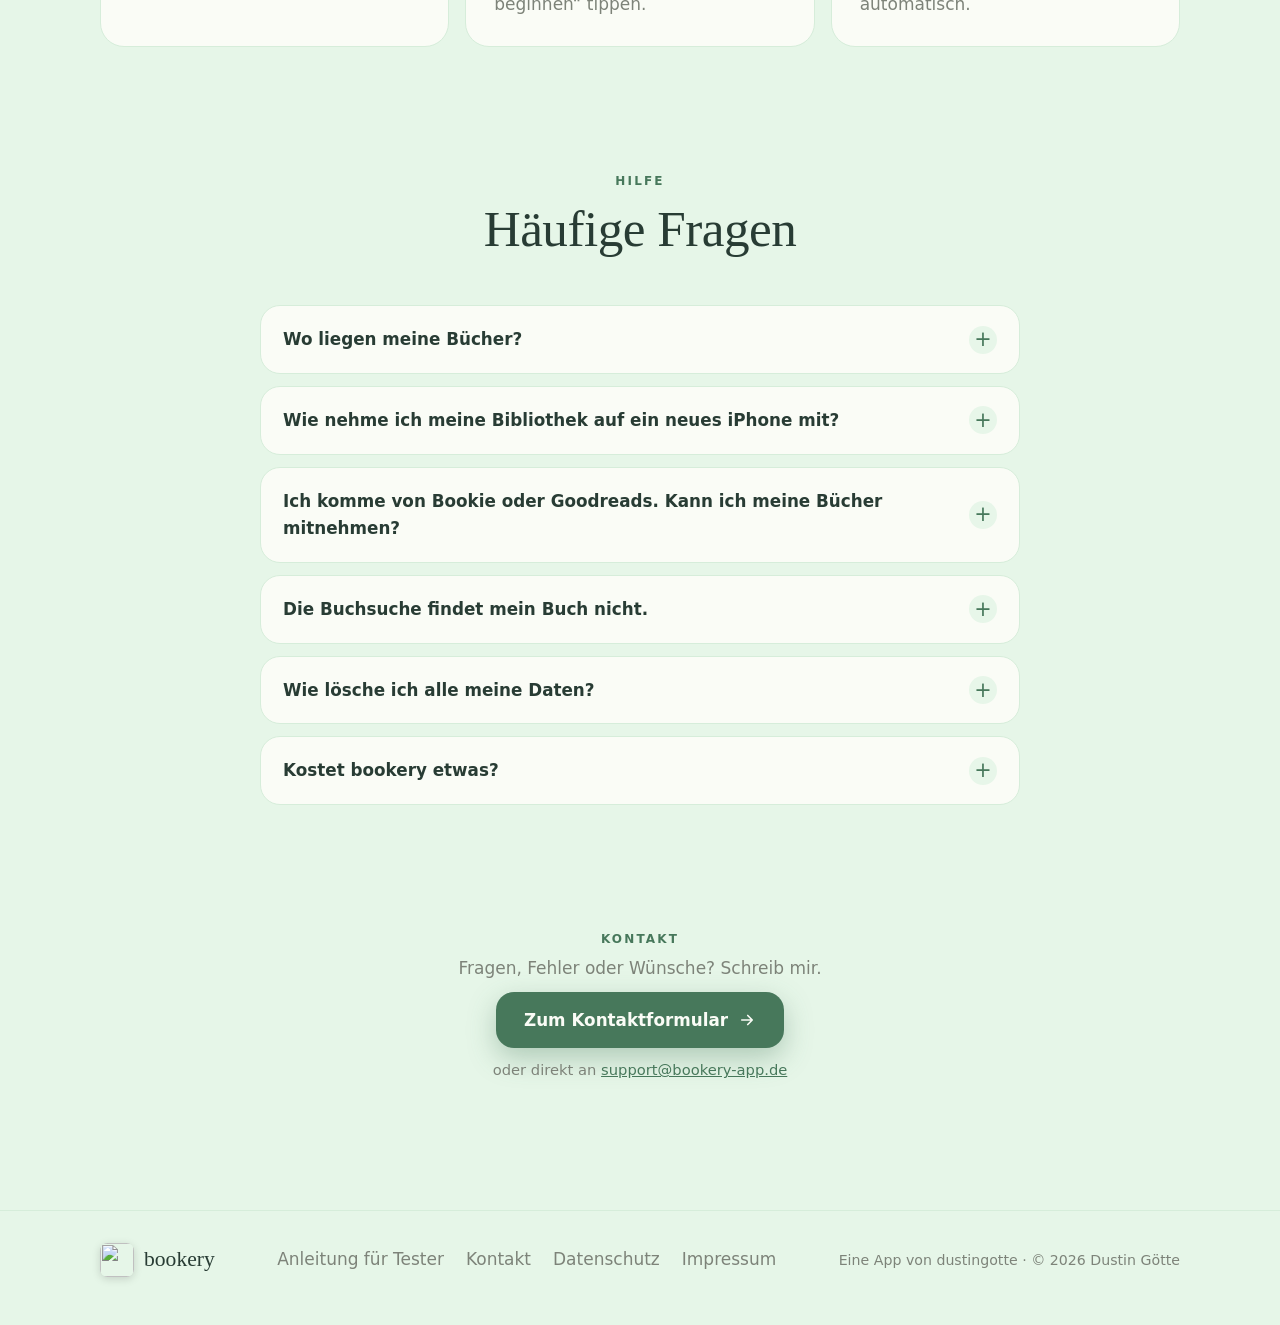
==== commit c8047669: "Telefone oben: Rand aus der eigenen Breite statt der des Containers padding in Prozent bezog sich au" ====
--- a/index.html
+++ b/index.html
@@ -106,7 +106,8 @@
 .phones { position: relative; height: clamp(520px, 62vw, 680px); }
 /* iPhone 18 Pro (71,9 × 150 mm): Rahmen, Rand, Dynamic Island und Tasten liegen als phone.svg über dem Screenshot.
    Prozentwerte beziehen sich auf die Breite des Telefons; das Seitenverhältnis stimmt mit dem echten Gerät überein. */
-.phone { position: absolute; width: clamp(220px, 26vw, 300px); padding: 3.69%; border-radius: 18% / 8.63%; background: #030304;
+/* Prozent beim padding bezögen sich auf .phones, nicht aufs Telefon: deshalb aus der Breite --w gerechnet. */
+.phone { --w: clamp(220px, 26vw, 300px); position: absolute; width: var(--w); padding: calc(var(--w) * .0369); border-radius: 18% / 8.63%; background: #030304;
   box-shadow: 0 40px 80px -20px rgb(0 0 0 / .45), 0 18px 36px -18px rgb(0 0 0 / .35); }
 /* Bild bestimmt die Höhe: so wird der Screenshot nie beschnitten oder vergrößert. */
 .phone img { width: 100%; height: auto; aspect-ratio: 660 / 1434; border-radius: 15.4% / 7.08%; }
@@ -131,7 +132,7 @@
   .hero-text { justify-items: center; }
   .actions, .ticks { justify-content: center; }
   .phones { height: 560px; max-width: 420px; width: 100%; margin: 0 auto; }
-  .phone { width: 240px; }
+  .phone { --w: 240px; }
   .sticker.one { right: -4px; } .sticker.two { left: -4px; }
 }
 
@@ -161,7 +162,7 @@
 /* Solange die Galerie von selbst wandert, kein Einrasten -- sonst springt sie bei jedem Schritt zurück. */
 .gallery.wandert { scroll-snap-type: none; }
 .shot { flex: none; width: clamp(210px, 22vw, 250px); scroll-snap-align: center; display: grid; align-content: start; gap: 16px; margin: 0; }
-.shot .phone { position: relative; width: 100%; box-shadow: 0 28px 50px -24px rgb(0 0 0 / .45); transition: transform .3s ease; }
+.shot .phone { position: relative; width: 100%; padding: 3.69%; box-shadow: 0 28px 50px -24px rgb(0 0 0 / .45); transition: transform .3s ease; }
 .shot:hover .phone { transform: translateY(-6px); }
 .shot figcaption { text-align: center; }
 .shot figcaption b { display: block; font: 400 1.25rem/1.3 var(--serif); }
@@ -410,7 +411,7 @@
   .button { min-height: 50px; padding: 0 22px; border-radius: 15px; font-size: 1rem; }
   .ticks { font-size: .86rem; gap: 6px 14px; }
   .phones { height: calc(42vw * 2.173 + 40px); max-width: none; }
-  .phone { width: 42vw; }
+  .phone { --w: 42vw; }
   .phone.front { --fx: -6%; }
   .phone.back { --bx: -94%; top: 34px; }
   .sticker { padding: 8px 11px; gap: 8px; border-radius: 14px; font-size: .74rem; }
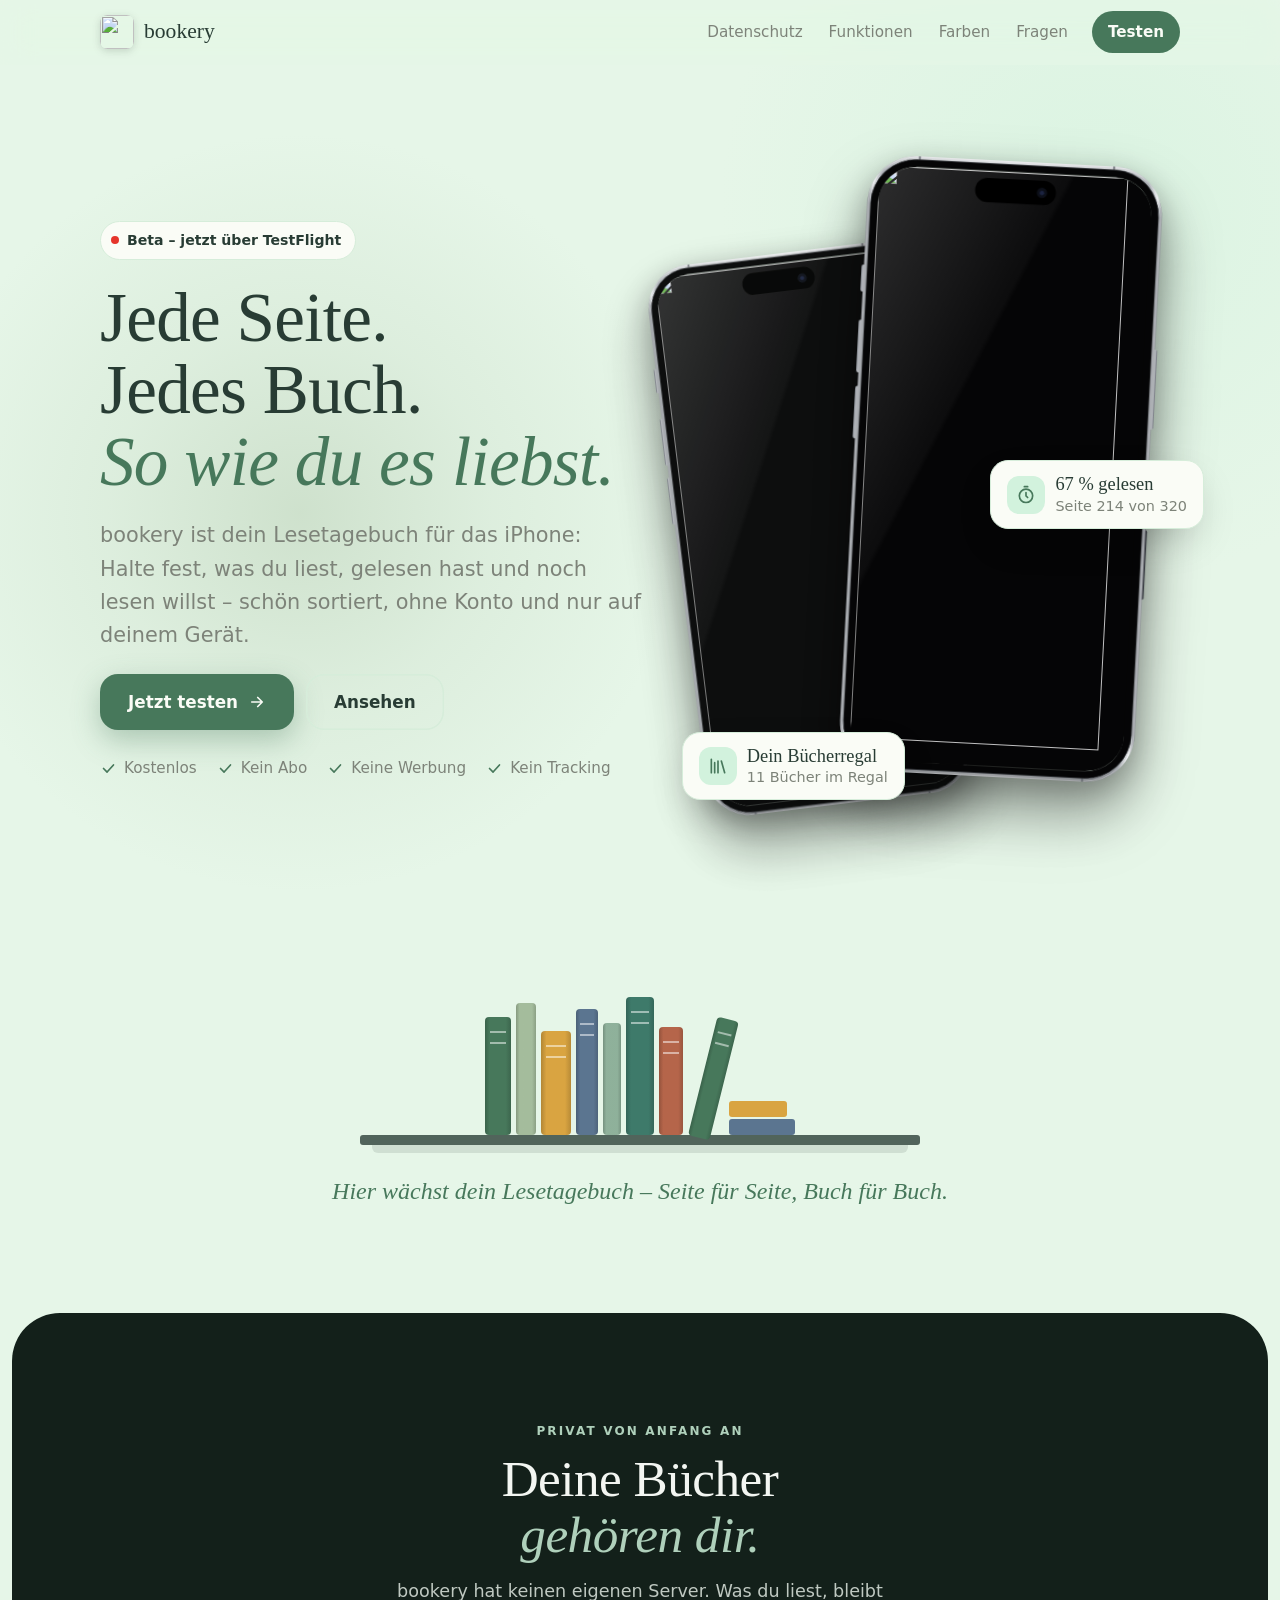
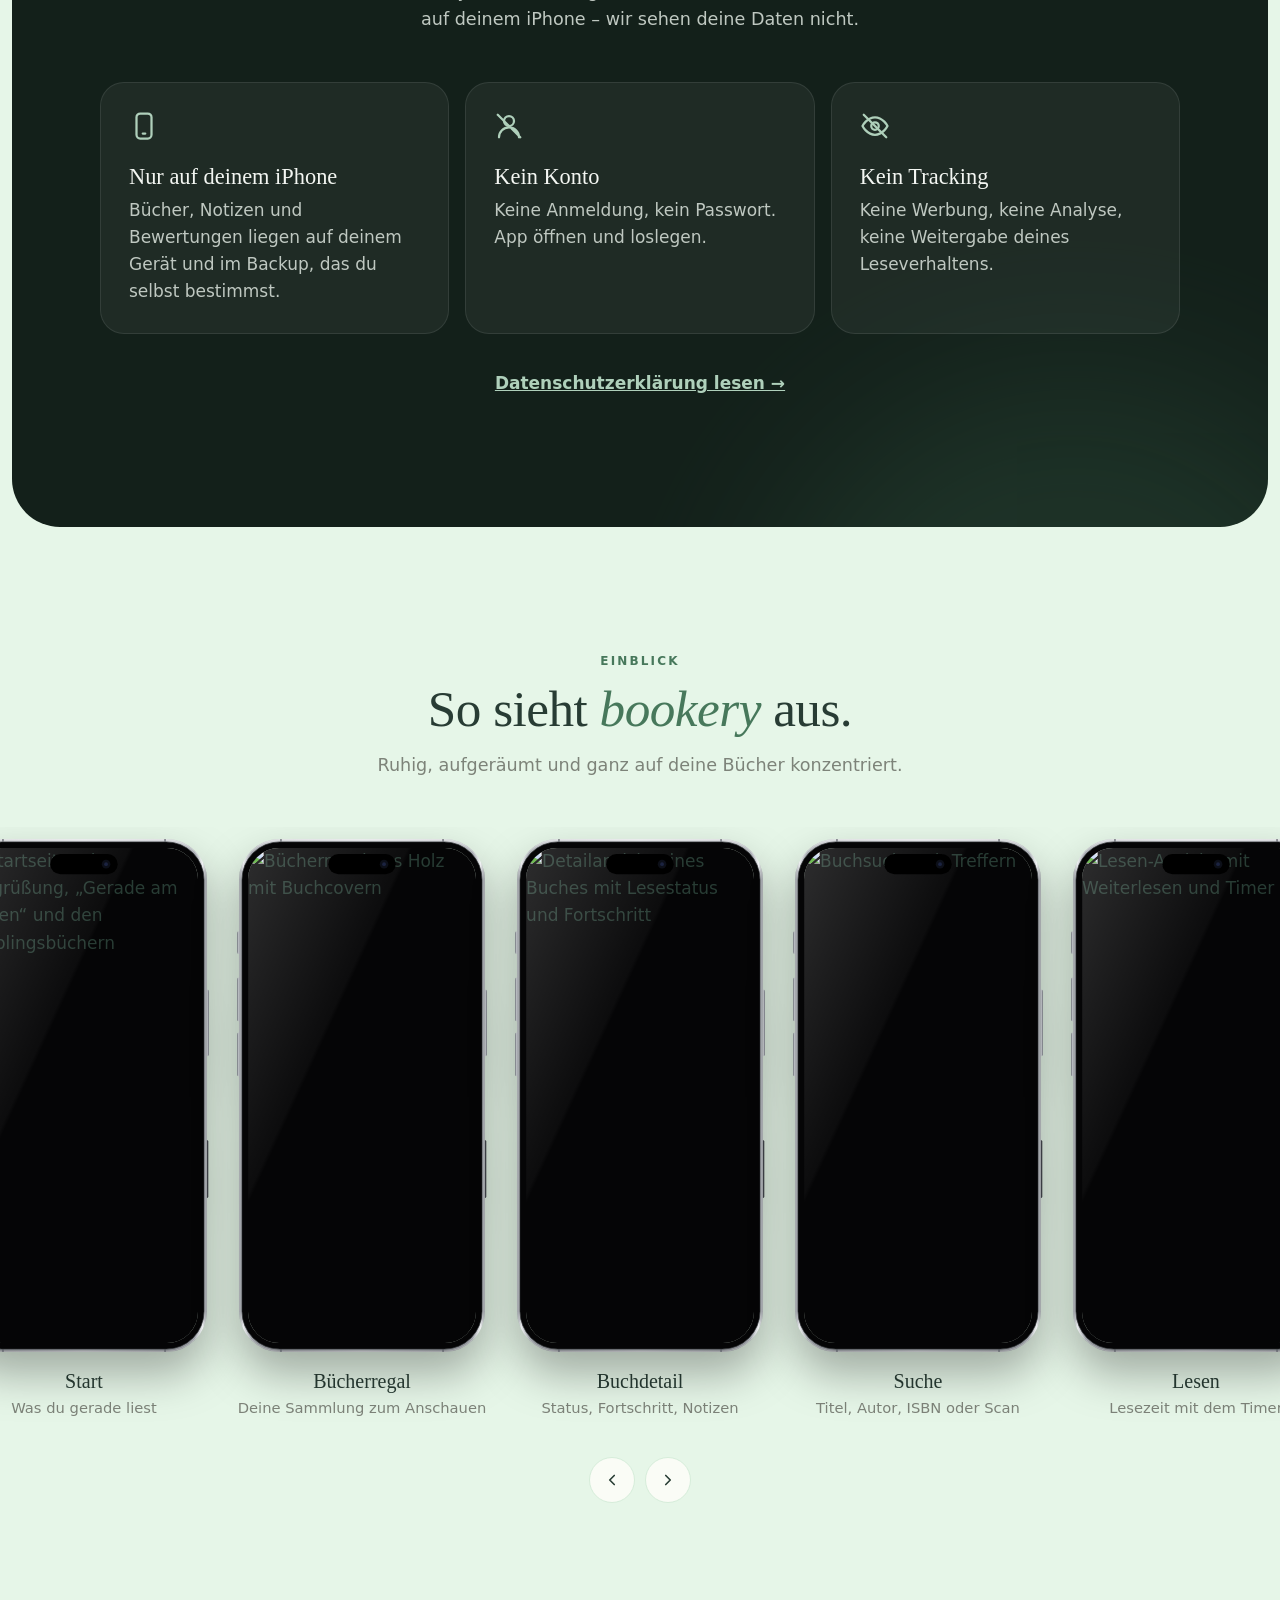
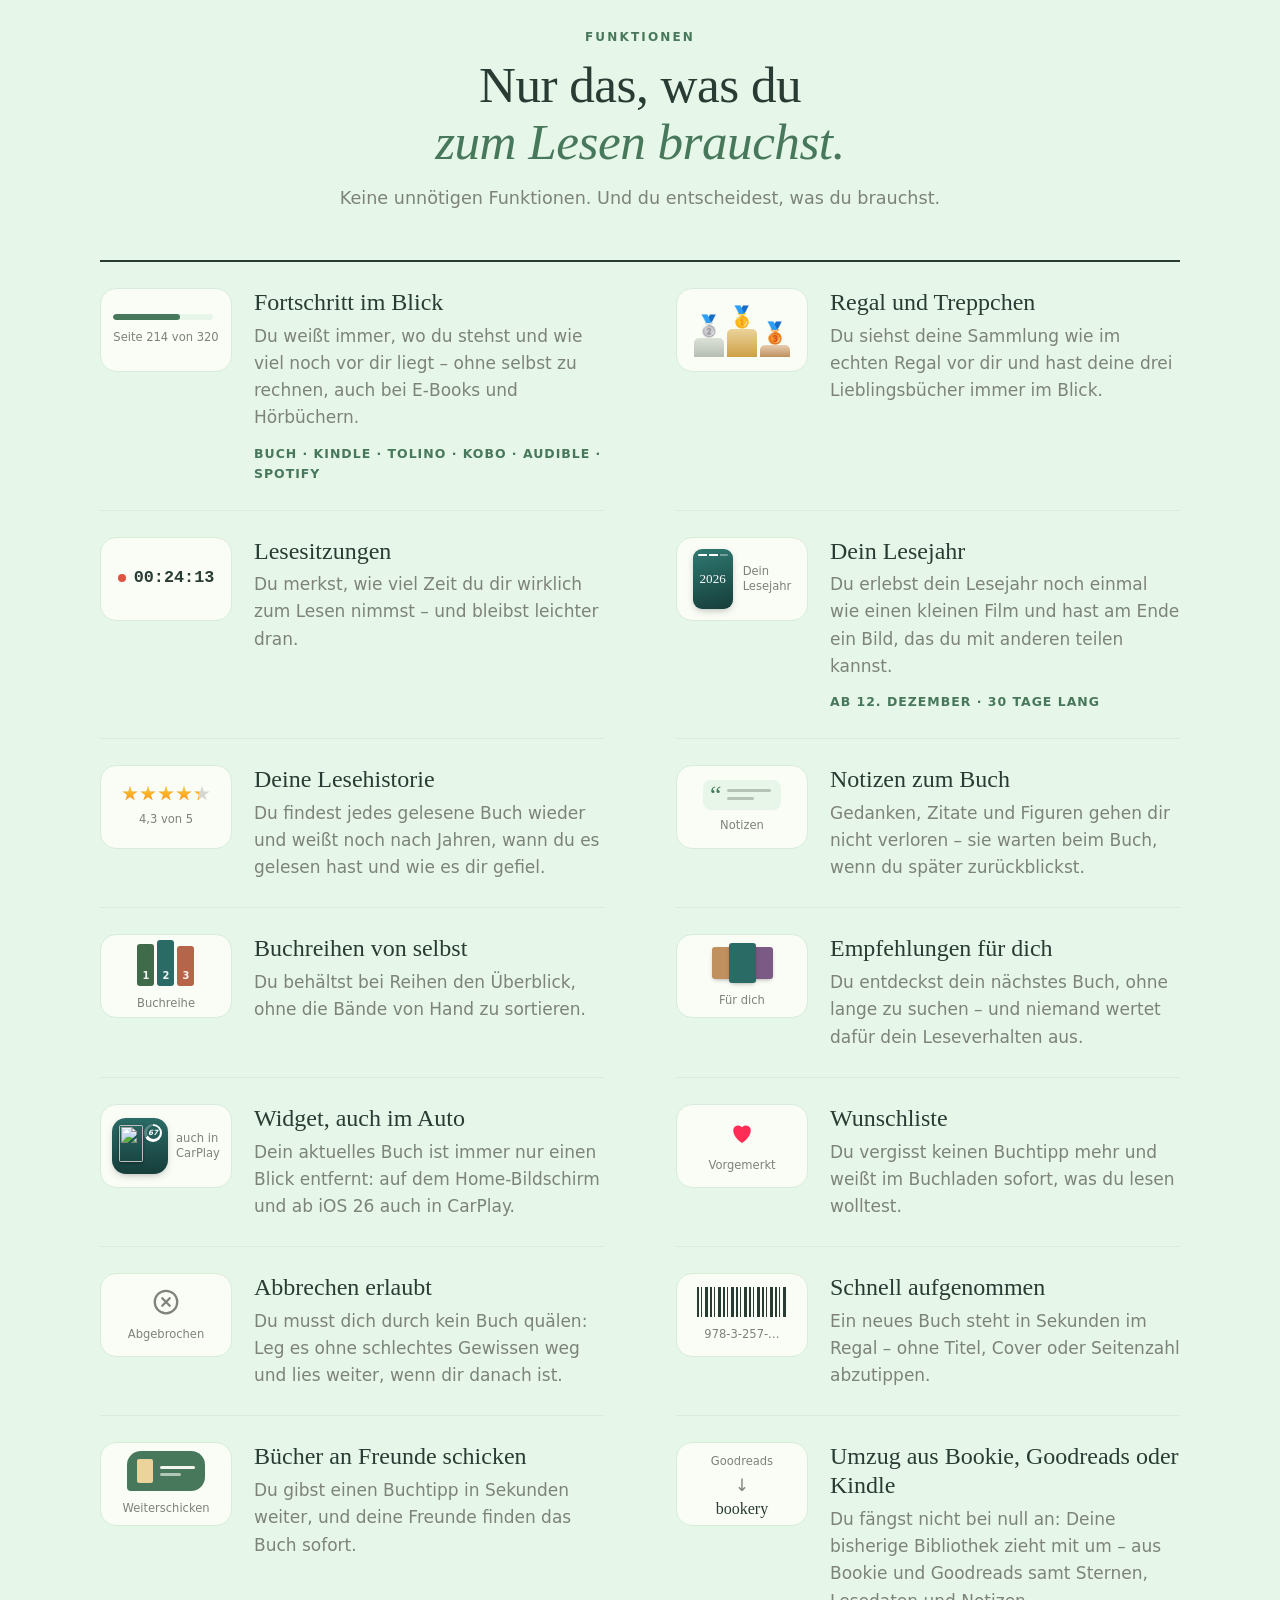
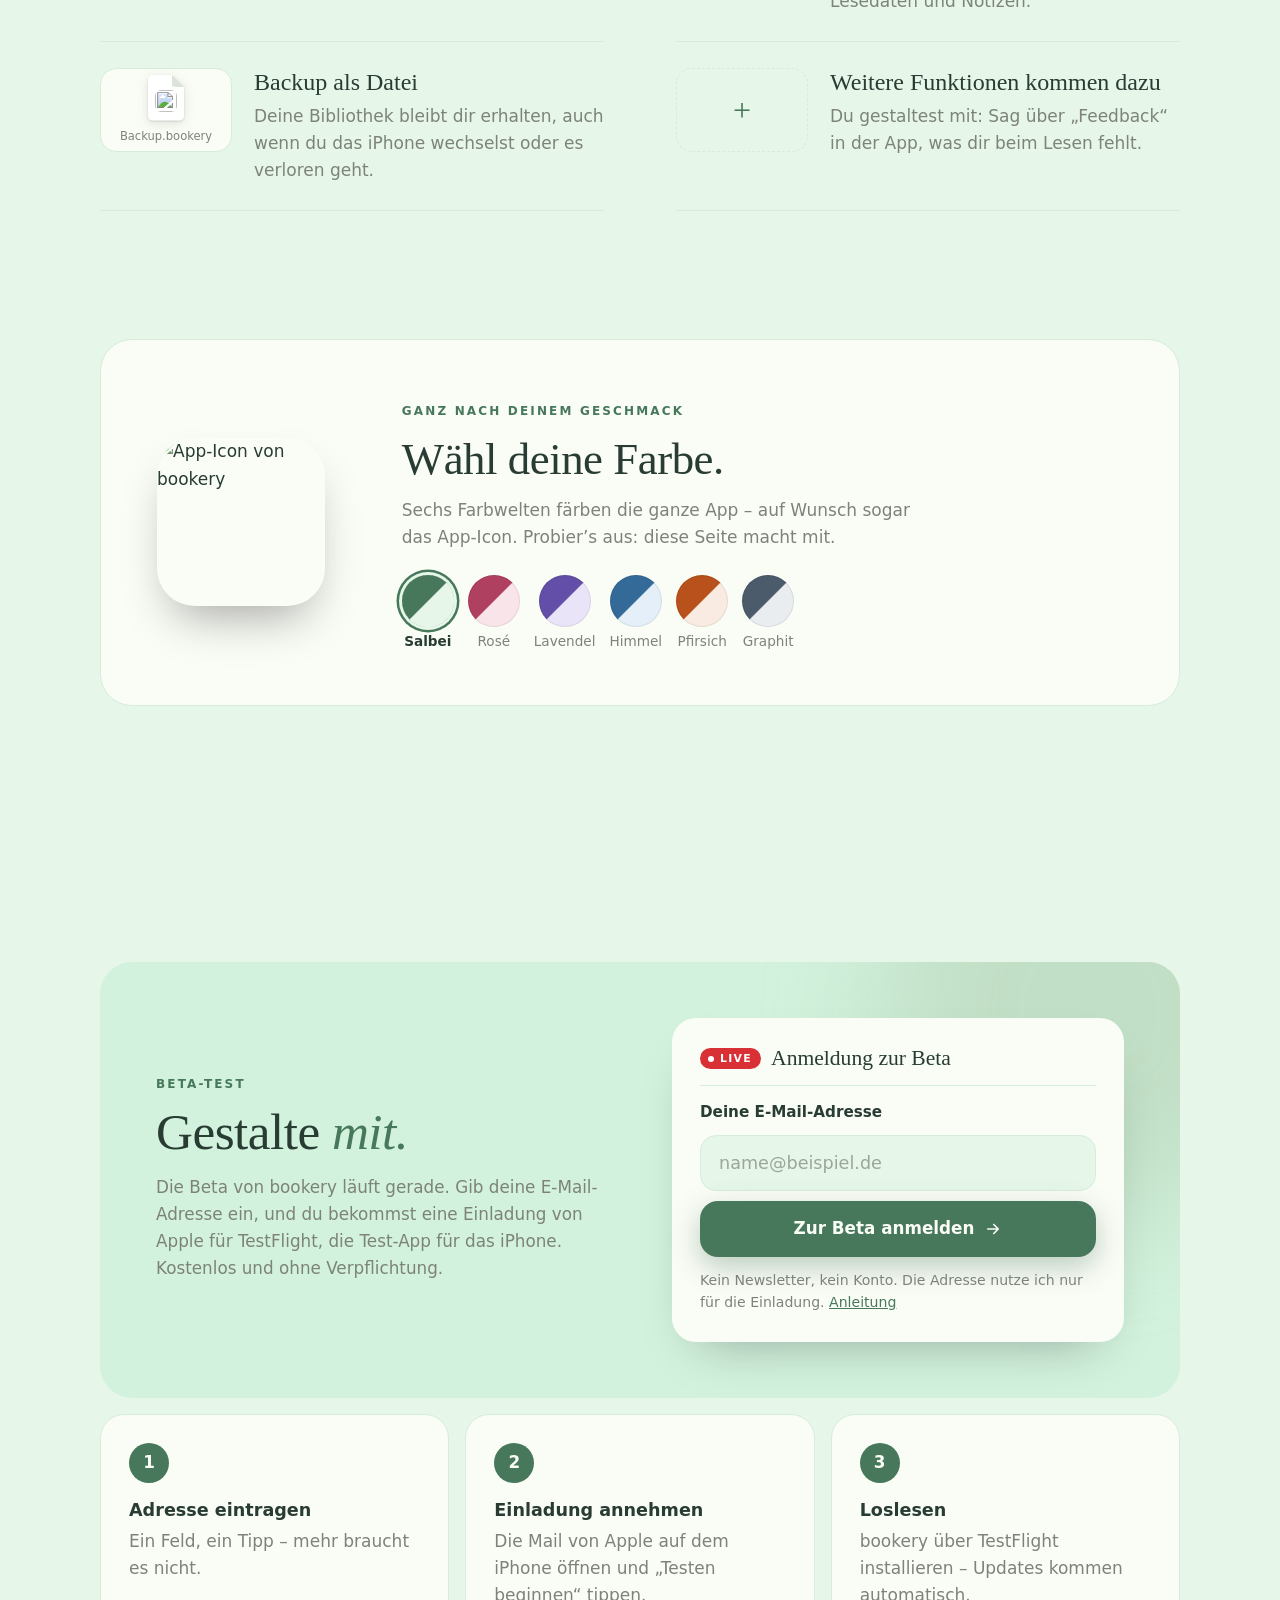
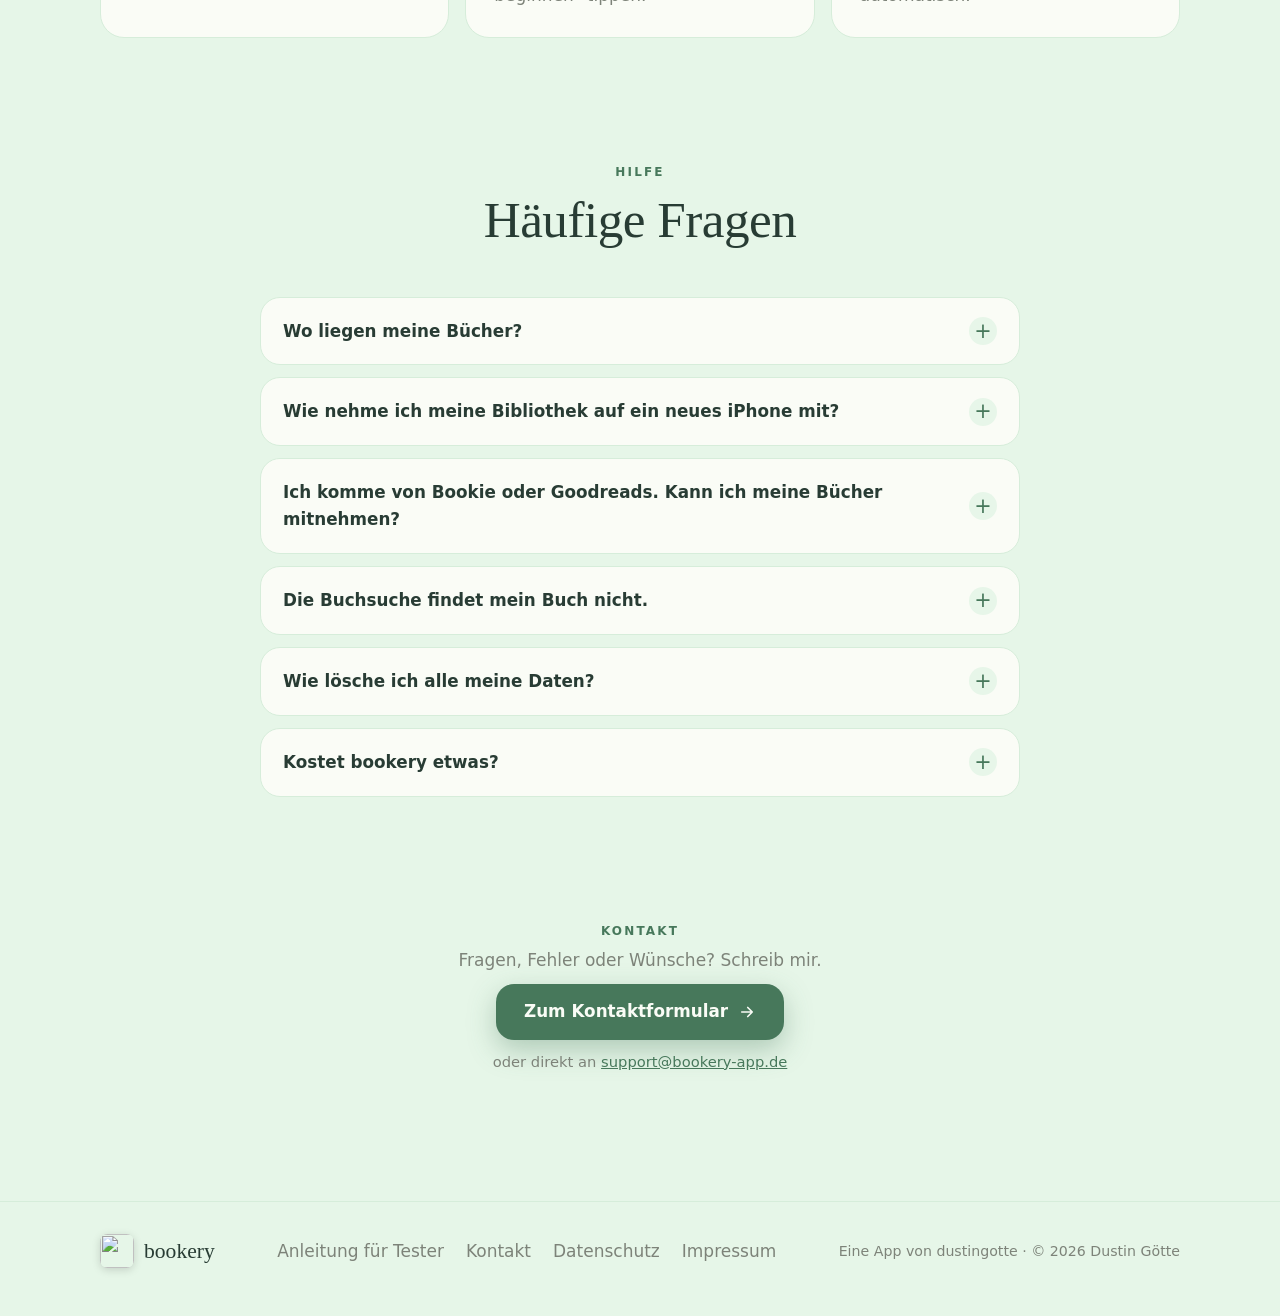
==== commit e5dd6e35: "iPhone-Mockup wie auf dustingotte.de: iphone.svg über dem Screenshot Gemeinsames, maßstabsgetreues i" ====
--- a/index.html
+++ b/index.html
@@ -104,15 +104,15 @@
 
 /* Telefone */
 .phones { position: relative; height: clamp(520px, 62vw, 680px); }
-/* iPhone 18 Pro (71,9 × 150 mm): Rahmen, Rand, Dynamic Island und Tasten liegen als phone.svg über dem Screenshot.
-   Prozentwerte beziehen sich auf die Breite des Telefons; das Seitenverhältnis stimmt mit dem echten Gerät überein. */
-/* Prozent beim padding bezögen sich auf .phones, nicht aufs Telefon: deshalb aus der Breite --w gerechnet. */
-.phone { --w: clamp(220px, 26vw, 300px); position: absolute; width: var(--w); padding: calc(var(--w) * .0369); border-radius: 18% / 8.63%; background: #030304;
-  box-shadow: 0 40px 80px -20px rgb(0 0 0 / .45), 0 18px 36px -18px rgb(0 0 0 / .35); }
-/* Bild bestimmt die Höhe: so wird der Screenshot nie beschnitten oder vergrößert. */
-.phone img { width: 100%; height: auto; aspect-ratio: 660 / 1434; border-radius: 15.4% / 7.08%; }
-.phone::after { content: ""; position: absolute; top: 0; bottom: 0; left: -.556%; right: -.556%; pointer-events: none;
-  background: url(phone.svg) center / 100% 100% no-repeat; }
+/* iPhone 18 Pro (71,9 × 150 mm): iphone.svg (Gehäuse, Glanz, Dynamic Island, Tasten) liegt über dem Screenshot,
+   der Bildschirm (66,6 × 144,8 mm) ist darin ausgespart. Dieselbe Datei und dieselben Maße wie auf dustingotte.de und
+   smarthome.dustingotte.de; alle Werte in Prozent des Telefons (73,1 × 150 mm samt Tasten). */
+.phone { --w: clamp(220px, 26vw, 300px); position: absolute; width: var(--w); aspect-ratio: 73.1 / 150;
+  filter: drop-shadow(0 30px 30px rgb(0 0 0 / .35)) drop-shadow(0 10px 14px rgb(0 0 0 / .25)); }
+.phone img { position: absolute; left: 4.446%; top: 1.733%; width: 91.108%; height: 96.533%;
+  object-fit: cover; object-position: top; border-radius: 13.66% / 6.28%; background: #050506; }
+.phone::after { content: ""; position: absolute; z-index: 1; inset: 0; pointer-events: none;
+  background: url(iphone.svg) center / 100% 100% no-repeat; }
 .phone.front { --fx: -28%; left: 50%; top: 0; transform: translateX(var(--fx)) rotate(3deg); z-index: 2; animation: float 7s ease-in-out infinite; }
 .phone.back { --bx: -92%; left: 50%; top: 60px; transform: translateX(var(--bx)) rotate(-7deg) scale(.9); opacity: .96; animation: float2 8s ease-in-out infinite; }
 @keyframes float { 50% { transform: translateX(var(--fx)) rotate(3deg) translateY(-14px); } }
@@ -162,7 +162,7 @@
 /* Solange die Galerie von selbst wandert, kein Einrasten -- sonst springt sie bei jedem Schritt zurück. */
 .gallery.wandert { scroll-snap-type: none; }
 .shot { flex: none; width: clamp(210px, 22vw, 250px); scroll-snap-align: center; display: grid; align-content: start; gap: 16px; margin: 0; }
-.shot .phone { position: relative; width: 100%; padding: 3.69%; box-shadow: 0 28px 50px -24px rgb(0 0 0 / .45); transition: transform .3s ease; }
+.shot .phone { position: relative; width: 100%; filter: drop-shadow(0 22px 22px rgb(0 0 0 / .3)); transition: transform .3s ease; }
 .shot:hover .phone { transform: translateY(-6px); }
 .shot figcaption { text-align: center; }
 .shot figcaption b { display: block; font: 400 1.25rem/1.3 var(--serif); }
@@ -410,7 +410,7 @@
   .hero .sub { font-size: 1rem; }
   .button { min-height: 50px; padding: 0 22px; border-radius: 15px; font-size: 1rem; }
   .ticks { font-size: .86rem; gap: 6px 14px; }
-  .phones { height: calc(42vw * 2.173 + 40px); max-width: none; }
+  .phones { height: calc(42vw * 2.052 + 40px); max-width: none; }
   .phone { --w: 42vw; }
   .phone.front { --fx: -6%; }
   .phone.back { --bx: -94%; top: 34px; }
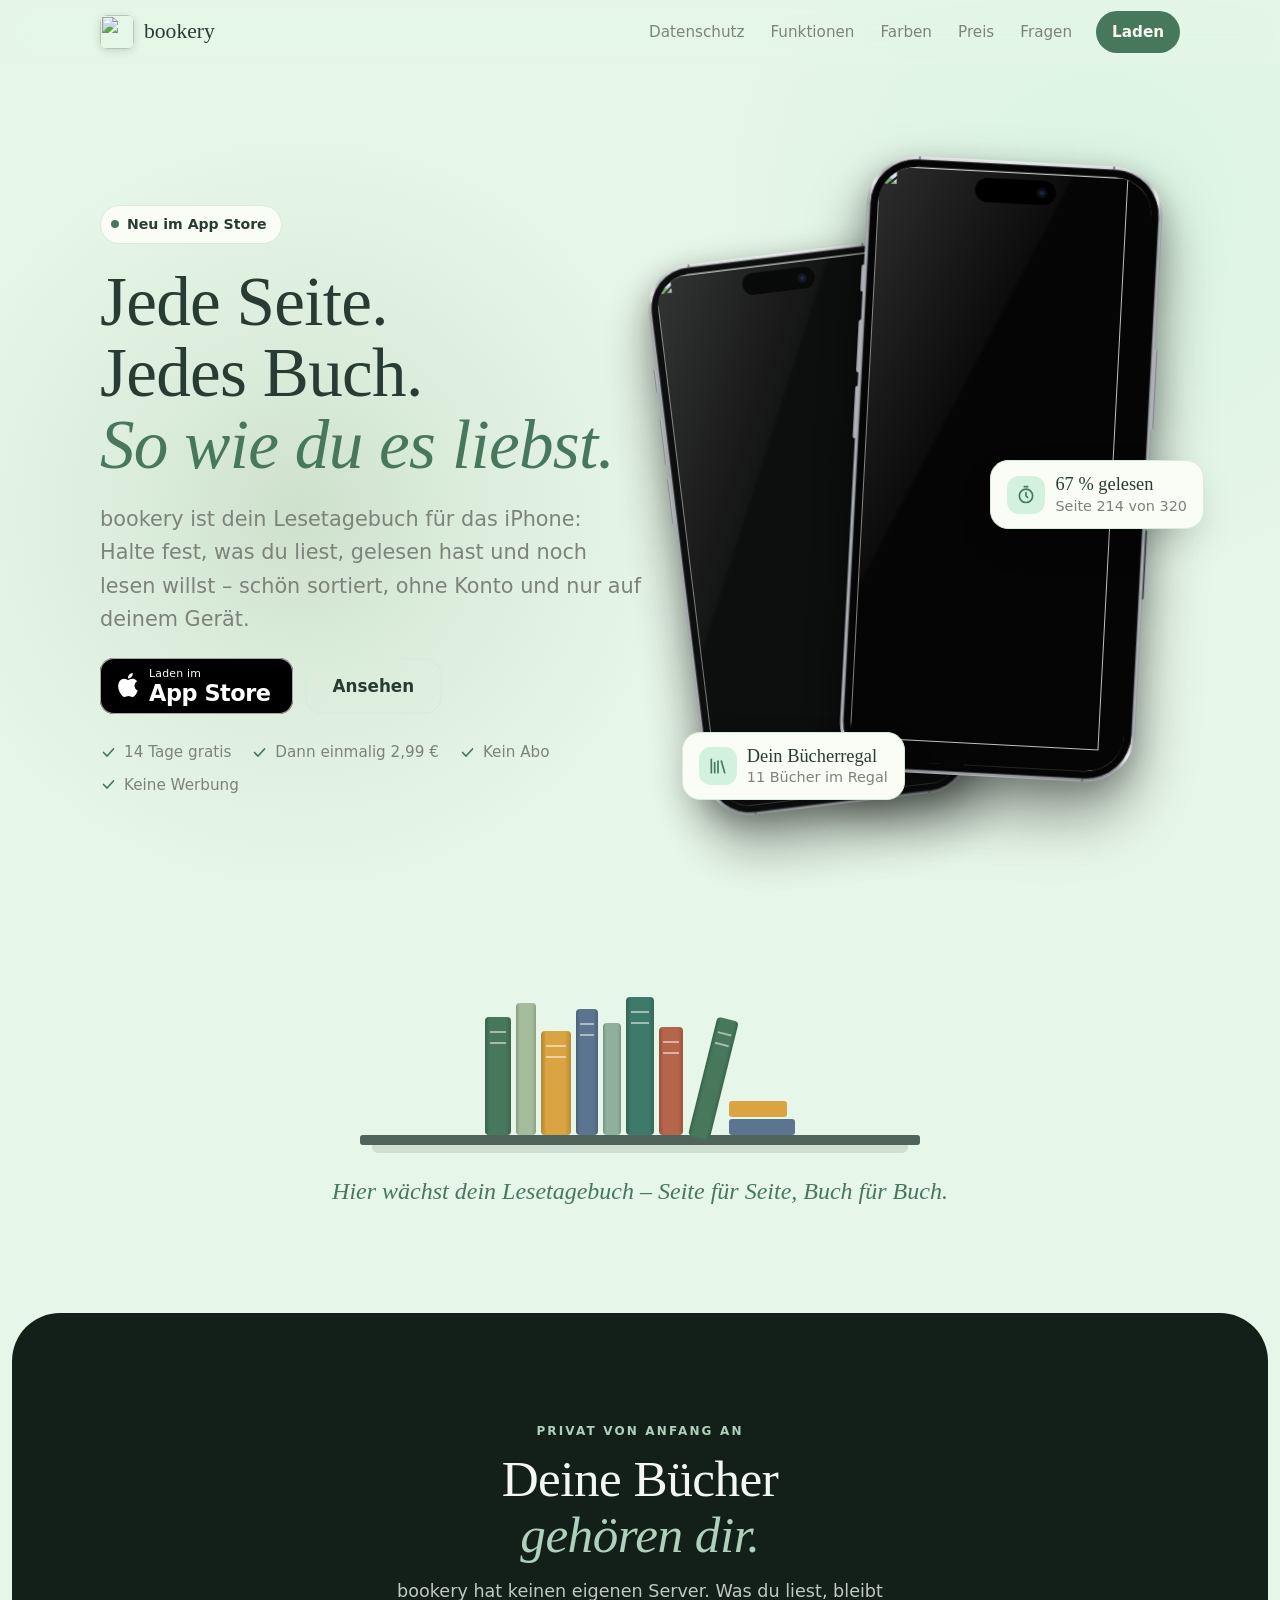
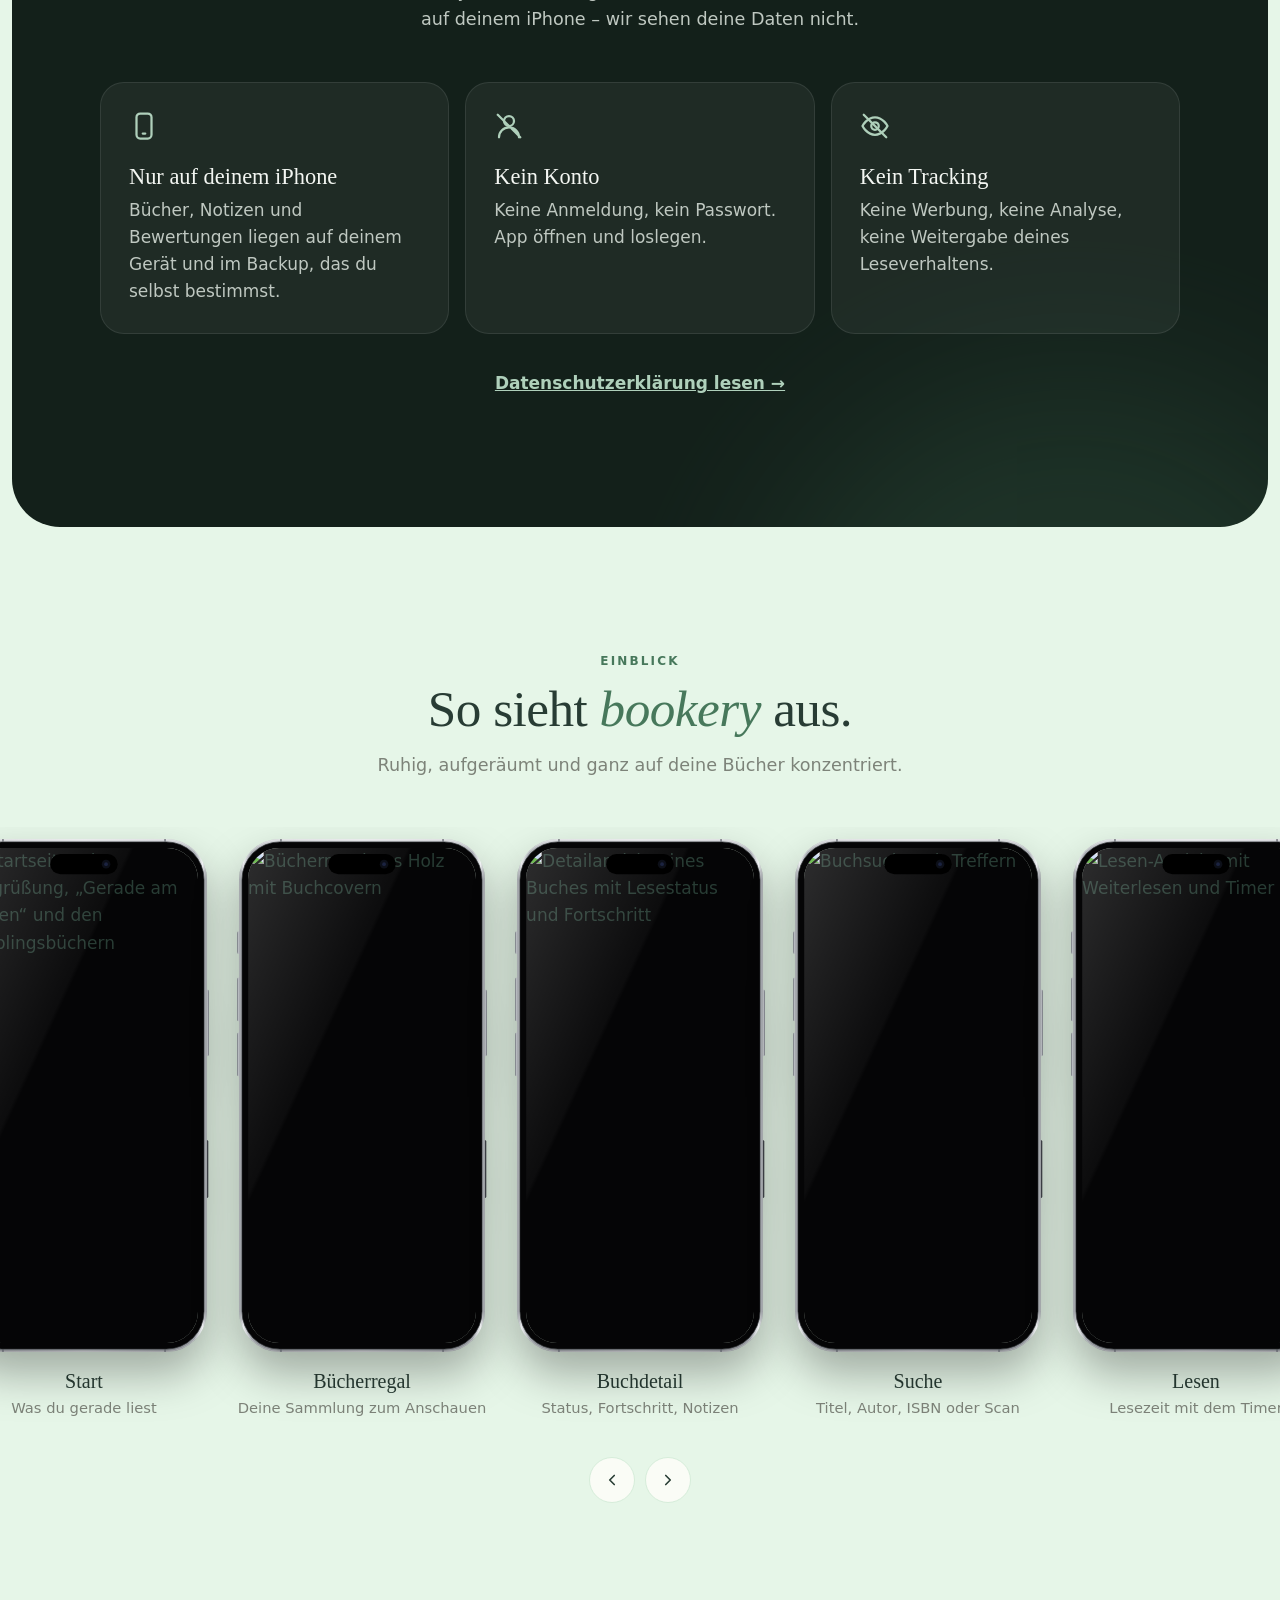
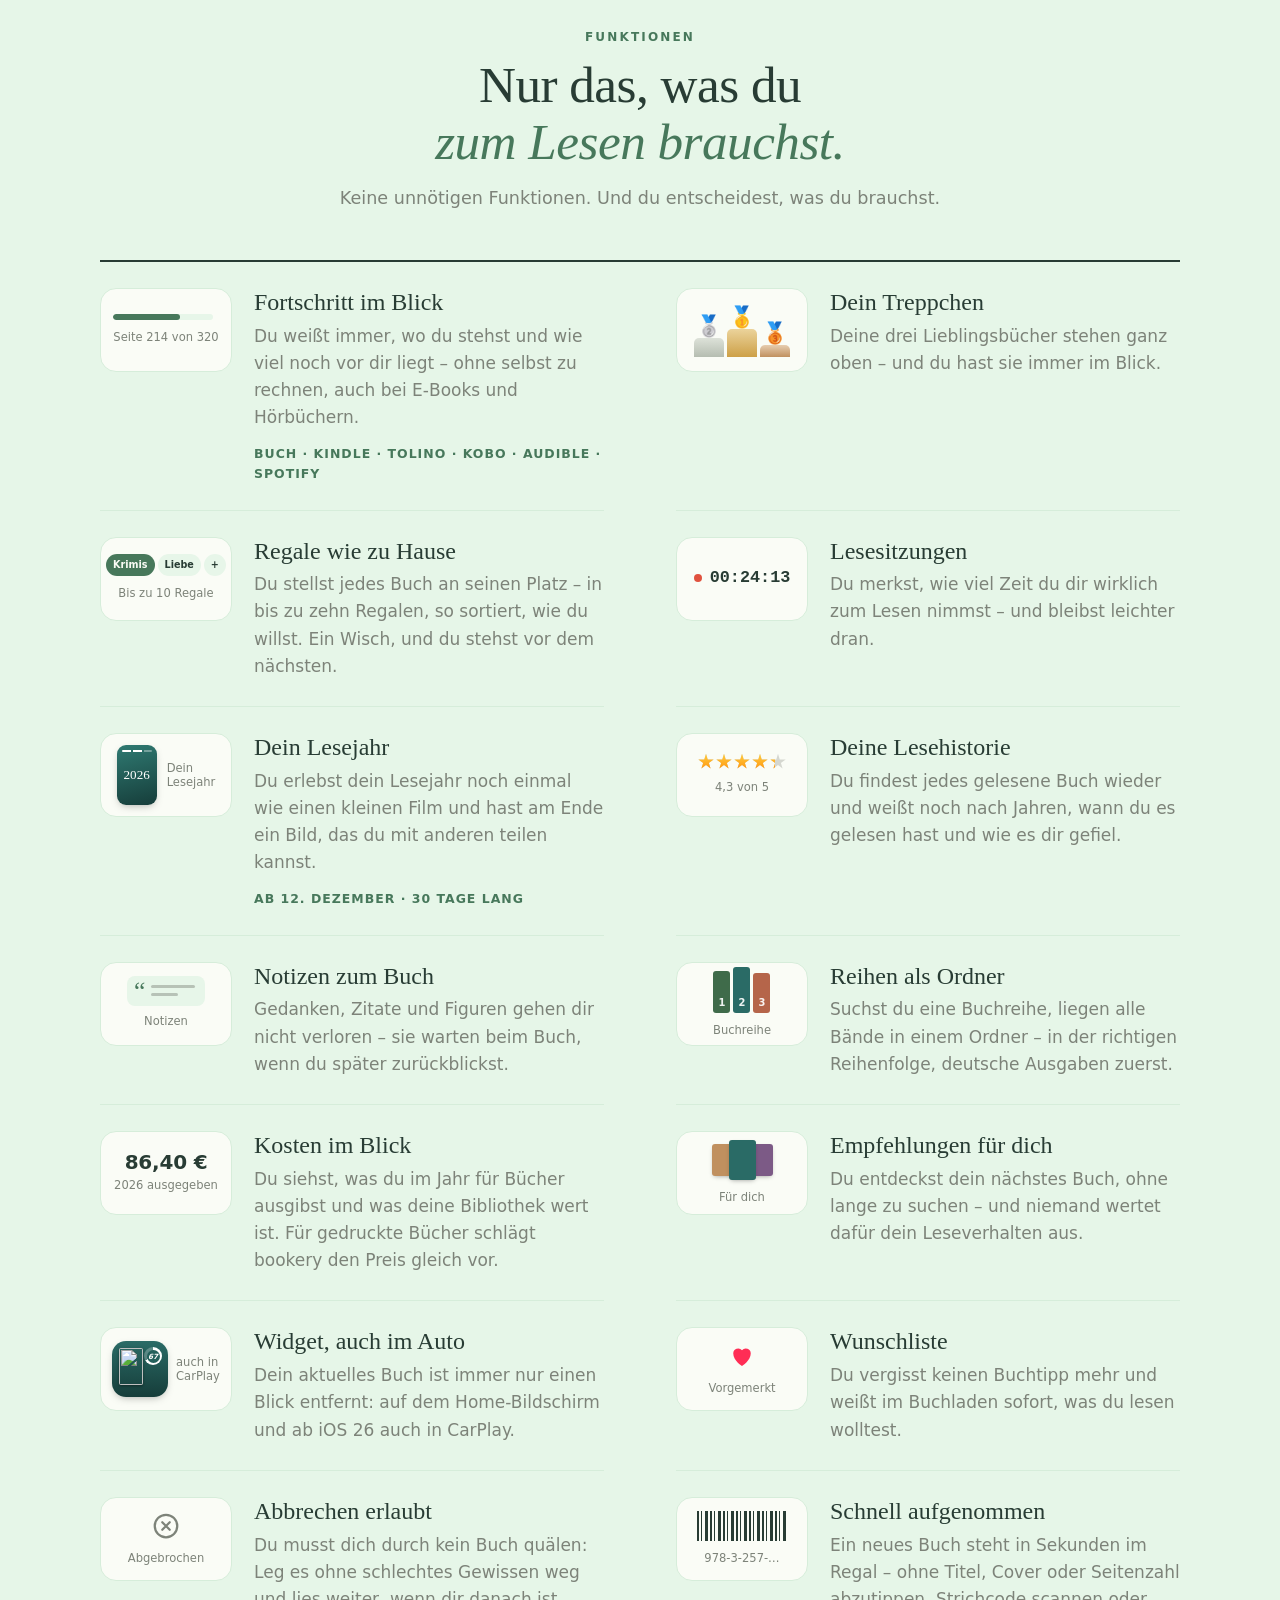
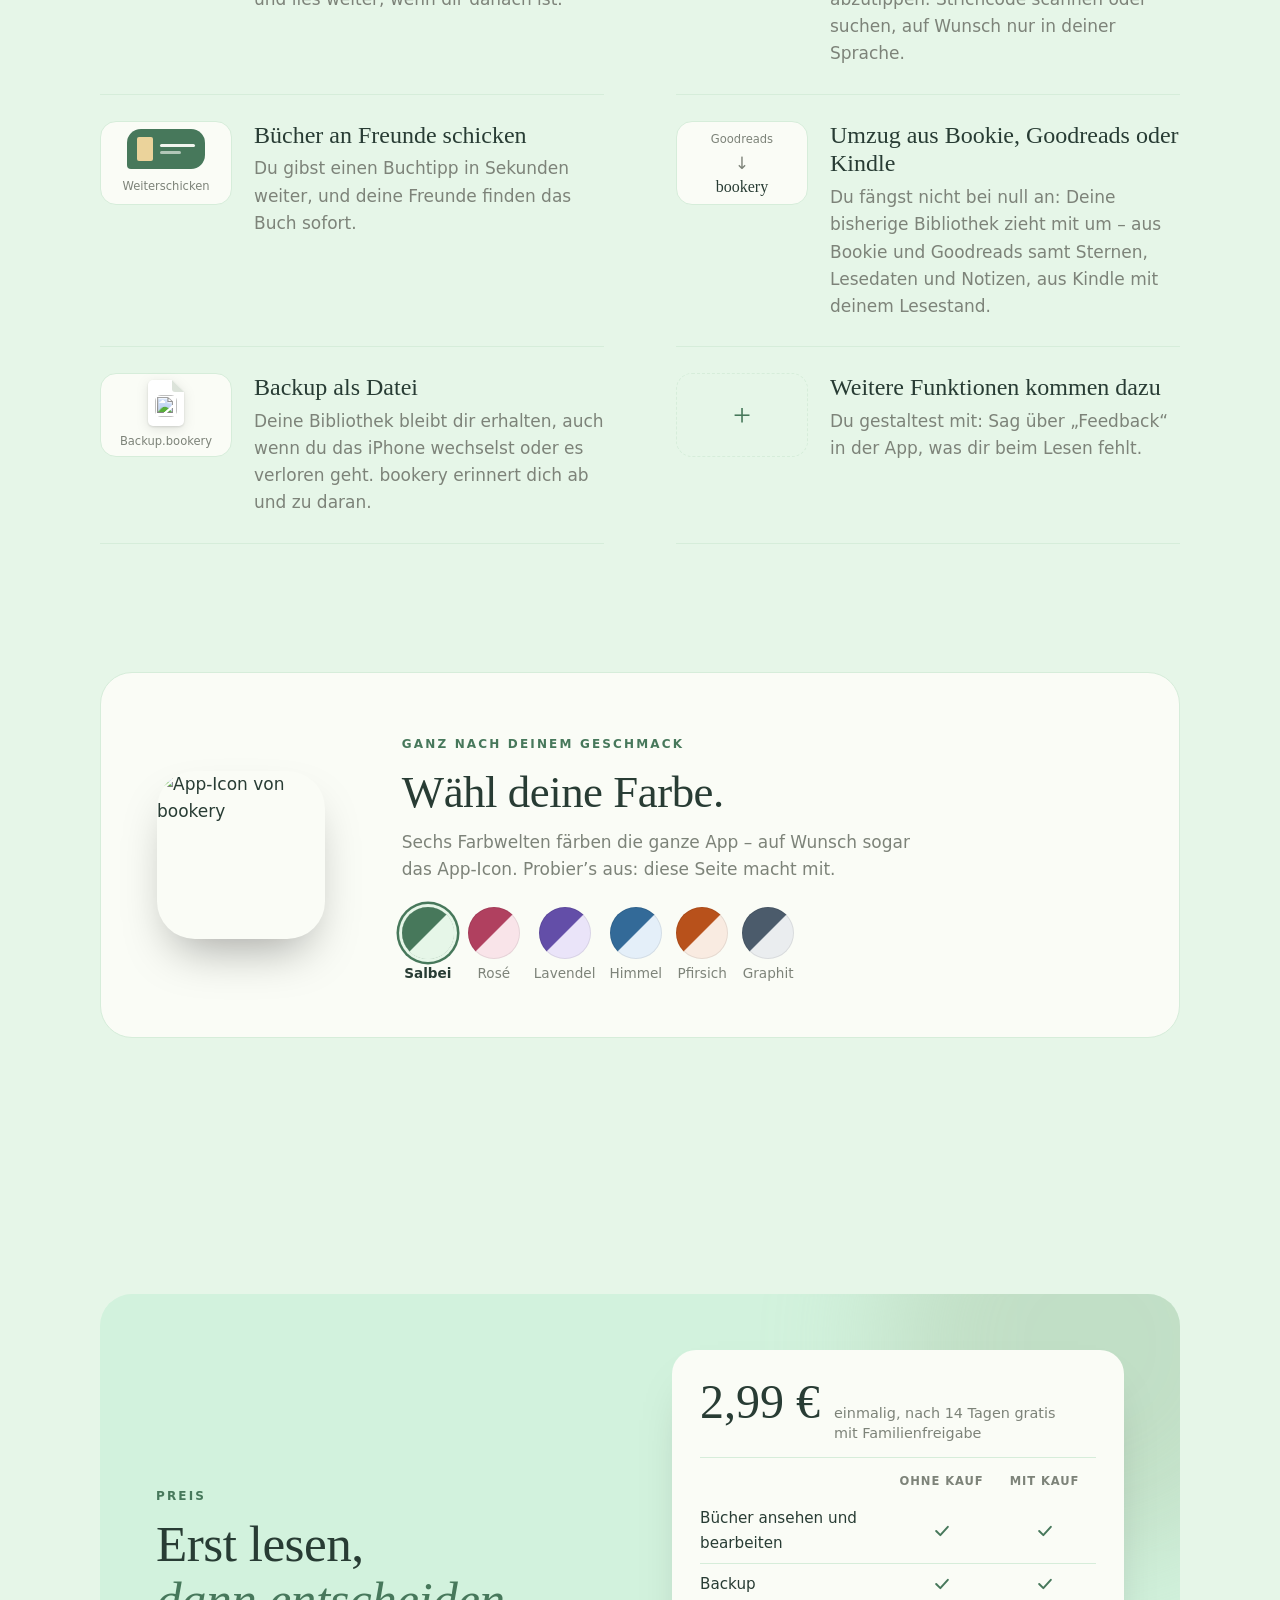
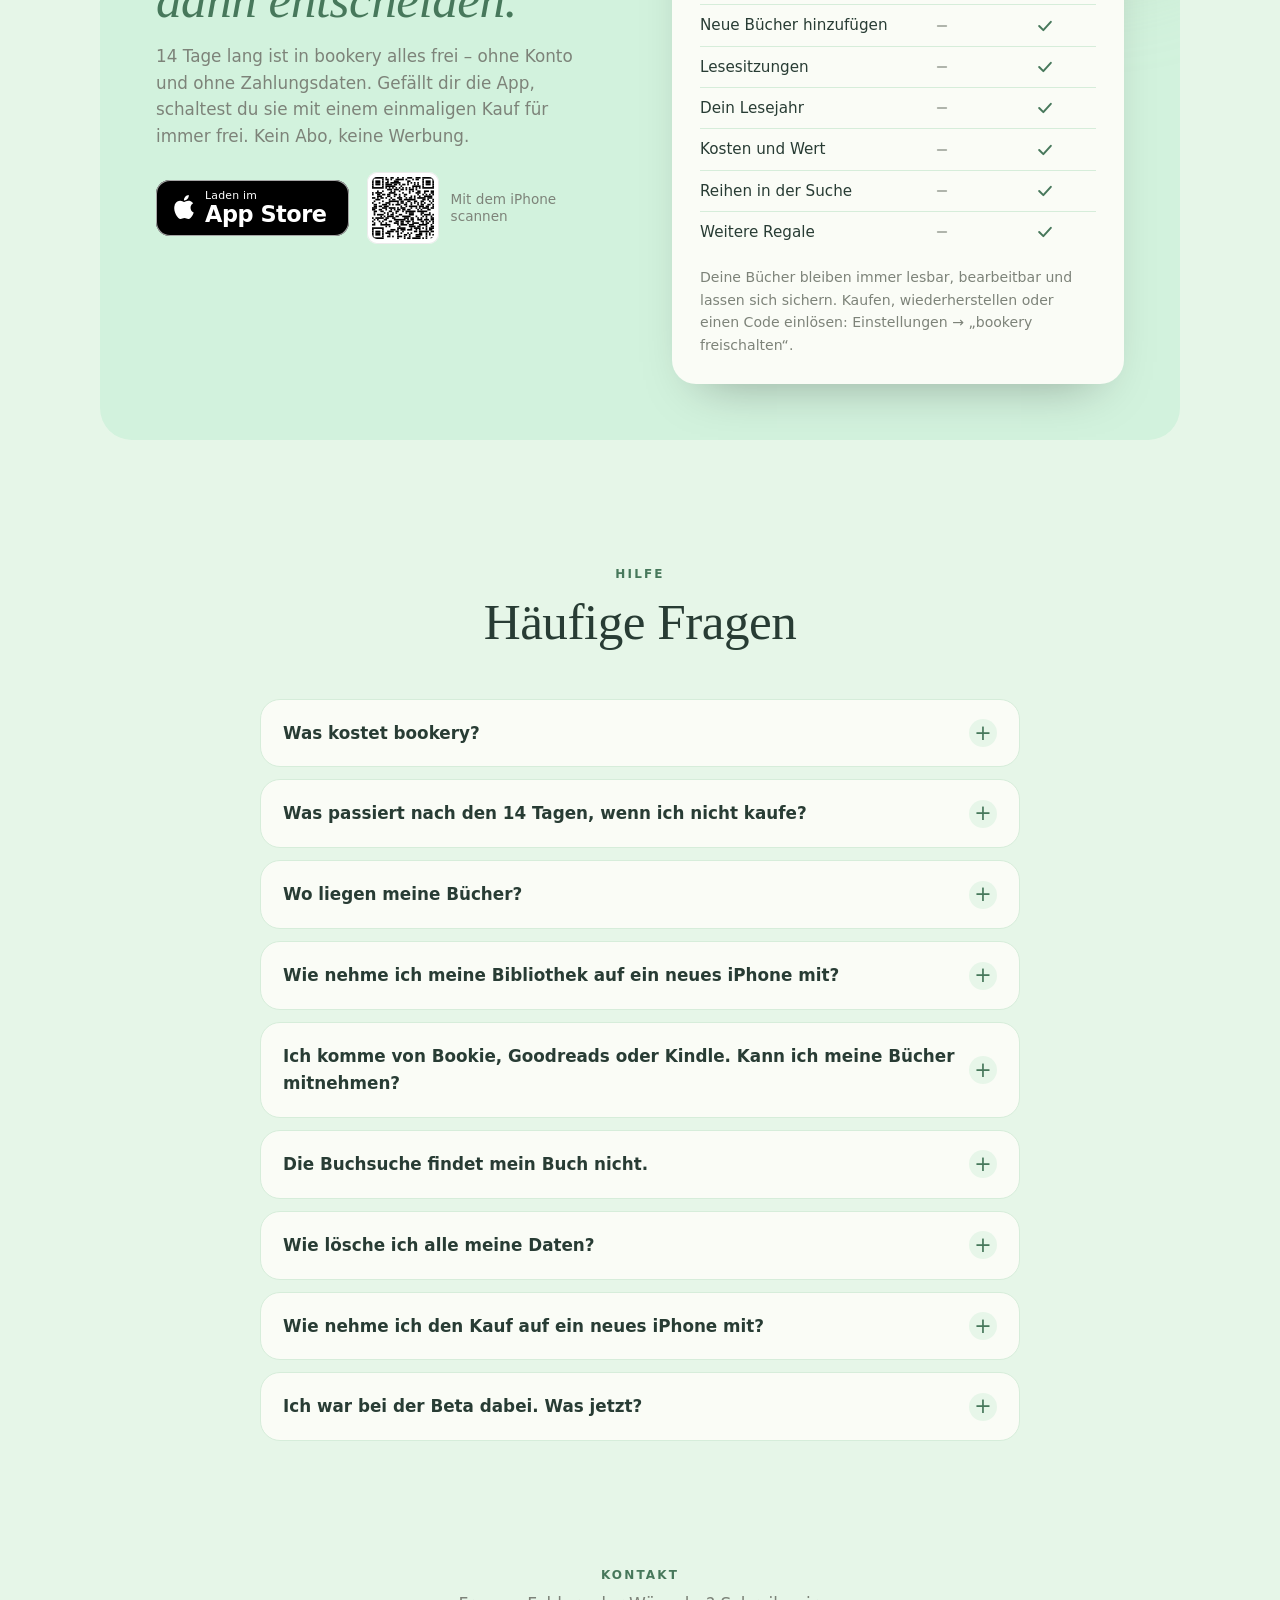
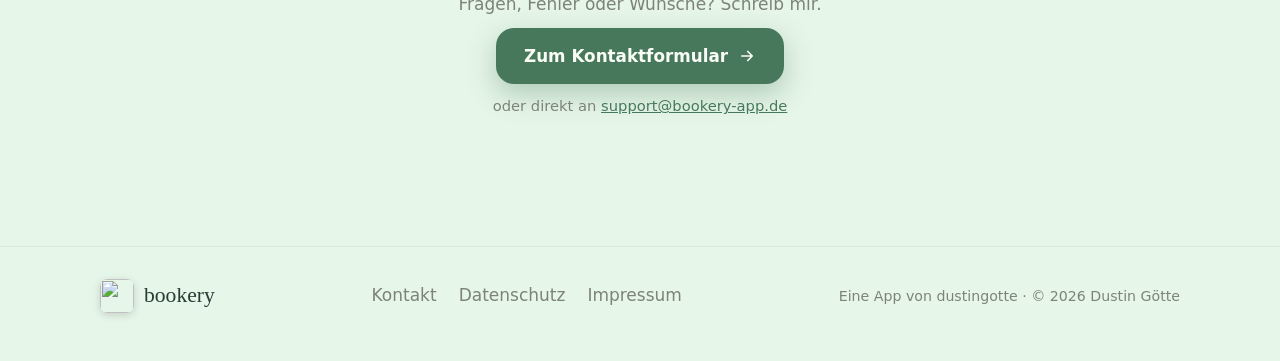
==== commit 86db1784: "Seite auf den App-Store-Stand: Abzeichen statt Beta, Preis-Abschnitt (14 Tage gratis, dann 2,99 €), " ====
--- a/index.html
+++ b/index.html
@@ -3,12 +3,12 @@
 <head>
 <meta charset="utf-8">
 <meta name="viewport" content="width=device-width, initial-scale=1, viewport-fit=cover">
-<title>bookery – Lesetagebuch für das iPhone</title>
-<meta name="description" content="bookery – deine Bibliothek und dein Lesetagebuch für das iPhone. Privat, ohne Konto, ohne Werbung, ohne Tracking. Jetzt testen.">
+<title>bookery – Bibliothek und Lesetagebuch für das iPhone</title>
+<meta name="description" content="bookery – deine Bibliothek und dein Lesetagebuch für das iPhone. Privat, ohne Konto, ohne Werbung, ohne Tracking. Jetzt im App Store: 14 Tage gratis, dann einmalig 2,99 €.">
 <meta name="theme-color" content="#E6F6E8" media="(prefers-color-scheme: light)">
 <meta name="theme-color" content="#16241B" media="(prefers-color-scheme: dark)">
 <meta property="og:title" content="bookery – Dein Lesetagebuch für das iPhone">
-<meta property="og:description" content="Halte fest, was du liest – schön sortiert und ganz privat. Ohne Konto, ohne Werbung, ohne Tracking.">
+<meta property="og:description" content="Halte fest, was du liest – schön sortiert und ganz privat. Jetzt im App Store: 14 Tage gratis, dann einmalig 2,99 €, kein Abo.">
 <meta property="og:type" content="website">
 <meta property="og:site_name" content="bookery">
 <meta property="og:url" content="https://bookery-app.de/">
@@ -82,9 +82,8 @@
 .hero-text { display: grid; gap: 22px; justify-items: start; }
 .badge { display: inline-flex; align-items: center; gap: 8px; padding: 7px 14px 7px 10px; border-radius: 999px;
   background: var(--card); border: 1px solid var(--border); font-size: .88rem; font-weight: 600; color: var(--ink); }
-/* Immer rot, unabhängig von der Farbwelt: soll ins Auge stechen. */
-.badge i { width: 8px; height: 8px; border-radius: 50%; background: #e5342b; box-shadow: 0 0 0 0 #e5342b; animation: ping 2s infinite; }
-@keyframes ping { 0% { box-shadow: 0 0 0 0 rgb(229 52 43 / .6); } 80%, 100% { box-shadow: 0 0 0 9px transparent; } }
+/* Punkt in der Farbwelt: ruhig, ohne Pulsieren (die Beta-Zeit mit rotem Live-Punkt ist vorbei). */
+.badge i { width: 8px; height: 8px; border-radius: 50%; background: var(--accent); }
 .hero h1 { font-size: clamp(2.6rem, 5.4vw, 4.5rem); line-height: 1.04; }
 @media (max-width: 900px) { .hero h1 { font-size: clamp(2.5rem, 10.5vw, 4.2rem); } }
 .hero .sub { margin: 0; font-size: clamp(1.1rem, 2vw, 1.3rem); color: var(--muted); max-width: 30em; text-wrap: pretty; }
@@ -257,6 +256,14 @@
 .mini-tipp .cover3 i { width: 22px; height: 32px; border-radius: 3px; background: #C0905F; box-shadow: 0 2px 5px -2px rgb(0 0 0 / .4); }
 .mini-tipp .cover3 i:nth-child(2) { width: 27px; height: 40px; margin: 0 -5px; position: relative; background: #2A6B66; }
 .mini-tipp .cover3 i:nth-child(3) { background: #7C5A86; }
+/* Regale: Reiter wie über dem Bücherregal der App, der gezeigte gefüllt. */
+.mini-regale { padding: 0 8px; }
+.mini-regale .tabs { display: flex; gap: 3px; }
+.mini-regale .tabs i { font: 600 .6rem/1 var(--sans); font-style: normal; padding: 6px 7px; border-radius: 999px; background: var(--chip); color: var(--ink); white-space: nowrap; }
+.mini-regale .tabs i.on { background: var(--accent); color: var(--on-accent); }
+/* Kosten: Summe wie oben in „Kosten“ der App. */
+.mini-kosten { gap: 4px; }
+.mini-kosten b { font: 600 1.25rem/1 var(--sans); color: var(--ink); font-variant-numeric: tabular-nums; letter-spacing: -.01em; }
 /* Abgebrochen: Kreis mit X wie der Knopf in der App. */
 .mini-stopp svg { width: 30px; height: 30px; fill: none; stroke: var(--muted); stroke-width: 1.8; stroke-linecap: round; }
 /* Weiterschicken: Sprechblase mit Cover und Titelzeilen. */
@@ -320,51 +327,47 @@
 .privacy .more a { color: #AFD0BB; font-weight: 600; }
 @media (max-width: 820px) { .pillars { grid-template-columns: 1fr; } }
 
-/* ---------- Testen ---------- */
-.steps { display: grid; grid-template-columns: repeat(3, 1fr); gap: 16px; counter-reset: step; margin-bottom: 40px; }
-.steps { margin-bottom: 0; }
-.step { background: var(--card); border: 1px solid var(--border); border-radius: var(--radius); padding: 28px; position: relative; }
-.step::before { counter-increment: step; content: counter(step); display: grid; place-items: center; width: 40px; height: 40px; border-radius: 50%;
-  background: var(--accent); color: var(--on-accent); font: 600 1.05rem/1 var(--sans); margin-bottom: 16px; }
-.step h3 { margin: 0 0 6px; font: 600 1.1rem/1.3 var(--sans); }
-.step p { margin: 0; color: var(--muted); }
-.center { text-align: center; }
-@media (max-width: 820px) { .steps { grid-template-columns: 1fr; } }
-
-/* ---------- Testen: Anmeldung ---------- */
-.signup { display: grid; grid-template-columns: 1fr 1fr; gap: clamp(28px, 5vw, 64px); align-items: center; padding: clamp(28px, 5vw, 56px);
-  border-radius: 32px; background: var(--accent-card); position: relative; overflow: hidden; isolation: isolate; margin-bottom: 16px; transition: background-color .5s; }
-.signup::before { content: ""; position: absolute; z-index: -1; width: 420px; height: 420px; right: -120px; top: -160px; border-radius: 50%;
+/* ---------- App-Store-Abzeichen (wie auf dustingotte.de: Apples schwarzes Abzeichen, nachgebaut, ohne fremde Datei) ---------- */
+.asb { display: inline-flex; align-items: center; gap: 9px; height: 56px; padding: 0 22px 0 16px; border-radius: 14px;
+  background: #000; color: #fff; text-decoration: none; text-align: left; box-shadow: inset 0 0 0 1px #A6A6A6;
+  transition: transform .16s ease-out, box-shadow .2s ease; }
+.asb-logo { width: 24px; height: 28px; flex: none; fill: currentColor; translate: 0 -1px; }
+.asb span { display: grid; line-height: 1; }
+.asb small { font-size: .68rem; font-weight: 500; letter-spacing: .02em; }
+.asb b { margin-top: 2px; font-size: 1.4rem; font-weight: 600; letter-spacing: -.02em; }
+.asb:active { transform: scale(.97); }
+@media (hover: hover) and (pointer: fine) { .asb:hover { box-shadow: inset 0 0 0 1px #A6A6A6, 0 10px 24px -8px rgb(0 0 0 / .45); } }
+
+/* ---------- Preis: links Text und Abzeichen, rechts Karte mit Preis und Vergleich wie das Freischalten-Blatt der App ---------- */
+.price { display: grid; grid-template-columns: 1fr 1fr; gap: clamp(28px, 5vw, 64px); align-items: center; padding: clamp(28px, 5vw, 56px);
+  border-radius: 32px; background: var(--accent-card); position: relative; overflow: hidden; isolation: isolate; transition: background-color .5s; }
+.price::before { content: ""; position: absolute; z-index: -1; width: 420px; height: 420px; right: -120px; top: -160px; border-radius: 50%;
   background: var(--soft); opacity: .35; filter: blur(60px); }
-.signup-text { display: grid; gap: 14px; }
-.signup-text p { margin: 0; color: var(--muted); font-size: 1.05rem; text-wrap: pretty; }
-.signup-form { display: grid; gap: 10px; background: var(--card); border-radius: 24px; padding: clamp(20px, 3vw, 28px);
+.price-text { display: grid; gap: 14px; justify-items: start; }
+.price-text p { margin: 0; color: var(--muted); font-size: 1.05rem; text-wrap: pretty; }
+.get { display: flex; align-items: center; gap: 18px; margin-top: 8px; }
+.qr-mini { display: flex; align-items: center; gap: 12px; color: var(--muted); font-size: .85rem; line-height: 1.3; }
+.qr-mini img { width: 72px; height: 72px; padding: 5px; border-radius: 10px; background: #fff; image-rendering: pixelated;
+  box-shadow: inset 0 0 0 1px rgb(0 0 0 / .08); }
+/* Am Handy ist man schon auf dem iPhone: kein QR-Code. */
+@media (hover: none), (max-width: 820px) { .qr-mini { display: none; } }
+.price-card { display: grid; gap: 14px; background: var(--card); border-radius: 24px; padding: clamp(20px, 3vw, 28px);
   box-shadow: 0 24px 50px -28px rgb(0 0 0 / .35); transition: background-color .5s; }
-.signup-form label { font-weight: 600; font-size: .95rem; }
-.form-head { display: flex; align-items: center; gap: 10px; padding-bottom: 14px; margin-bottom: 4px; border-bottom: 1px solid var(--border); }
-.form-head h3 { margin: 0; font: 400 1.35rem/1.2 var(--serif); }
-/* Immer rot wie das Hero-Badge: zeigt, dass die Anmeldung gerade offen ist */
-.live-tag { display: inline-flex; align-items: center; gap: 6px; padding: 4px 9px 4px 8px; border-radius: 999px; background: #D93036; color: #fff;
-  font: 700 .68rem/1.2 var(--sans); letter-spacing: .12em; text-transform: uppercase; }
-.live-tag i { width: 6px; height: 6px; border-radius: 50%; background: #fff; animation: ping-white 2s infinite; }
-@keyframes ping-white { 0% { box-shadow: 0 0 0 0 rgb(255 255 255 / .7); } 80%, 100% { box-shadow: 0 0 0 6px transparent; } }
-.field { display: grid; gap: 10px; }
-.field input { width: 100%; min-height: 56px; padding: 0 18px; border-radius: 16px; border: 1.5px solid var(--border); background: var(--paper);
-  color: var(--ink); font: 400 1.1rem/1 var(--sans); transition: border-color .2s, box-shadow .2s; }
-.field input::placeholder { color: color-mix(in srgb, var(--muted) 70%, transparent); }
-.field input:focus { outline: none; border-color: var(--accent); box-shadow: 0 0 0 4px color-mix(in srgb, var(--accent) 18%, transparent); }
-.field input[aria-invalid="true"] { border-color: #C2453A; }
-.field .button { width: 100%; border: 0; cursor: pointer; }
-.field .button[disabled] { opacity: .7; cursor: progress; transform: none; }
-.signup-form .note { margin: 2px 0 0; color: var(--muted); font-size: .88rem; }
-.signup-form .note.error { color: #C2453A; }
-@media (prefers-color-scheme: dark) { .field input[aria-invalid="true"] { border-color: #F08A80; } .signup-form .note.error { color: #F08A80; } }
-.hp { position: absolute; left: -9999px; width: 1px; height: 1px; opacity: 0; }
-.done { display: grid; justify-items: start; }
-.done[hidden] { display: none; }
-.signup-form.sent > :not(.done) { display: none; }
-@media (max-width: 820px) { .signup { grid-template-columns: 1fr; } }
-@media (max-width: 560px) { .signup { padding: 26px 18px 18px; border-radius: 28px; } .signup-text { padding: 0 6px; } }
+.price-head { display: flex; align-items: baseline; gap: 14px; padding-bottom: 14px; border-bottom: 1px solid var(--border); }
+.price-head b { font: 400 clamp(2.4rem, 5vw, 3rem)/1 var(--serif); font-variant-numeric: lining-nums; white-space: nowrap; }
+.price-head span { color: var(--muted); font-size: .9rem; line-height: 1.35; }
+.compare { width: 100%; border-collapse: collapse; font-size: .95rem; }
+.compare th, .compare td { padding: 8px 0; text-align: center; }
+.compare thead th { font-size: .72rem; font-weight: 600; letter-spacing: .08em; text-transform: uppercase; color: var(--muted); width: 26%; padding-top: 0; }
+.compare tbody th { text-align: left; font-weight: 500; }
+.compare tbody tr + tr > * { border-top: 1px solid var(--border); }
+.compare svg { width: 20px; height: 20px; fill: none; stroke-width: 2.4; stroke-linecap: round; stroke-linejoin: round; vertical-align: middle; }
+.compare .yes { stroke: var(--accent); }
+.compare .no { stroke: color-mix(in srgb, var(--muted) 60%, transparent); }
+.price-card .note { margin: 0; color: var(--muted); font-size: .88rem; }
+@media (max-width: 820px) { .price { grid-template-columns: 1fr; } }
+@media (max-width: 560px) { .price { padding: 26px 18px 18px; border-radius: 28px; } .price-text { padding: 0 6px; }
+  .price-text p { font-size: .98rem; } .price-head { flex-direction: column; align-items: flex-start; gap: 8px; } .compare { font-size: .9rem; } .compare thead th { font-size: .66rem; letter-spacing: .05em; } }
 
 /* ---------- Fragen ---------- */
 .faq { max-width: 760px; margin: 0 auto; display: grid; gap: 12px; }
@@ -409,6 +412,7 @@
   .hero h1 { font-size: clamp(2.1rem, 9.8vw, 2.6rem); }
   .hero .sub { font-size: 1rem; }
   .button { min-height: 50px; padding: 0 22px; border-radius: 15px; font-size: 1rem; }
+  .asb { height: 50px; padding: 0 18px 0 14px; border-radius: 13px; } .asb b { font-size: 1.25rem; } .asb-logo { width: 22px; height: 26px; }
   .ticks { font-size: .86rem; gap: 6px 14px; }
   .phones { height: calc(42vw * 2.052 + 40px); max-width: none; }
   .phone { --w: 42vw; }
@@ -442,10 +446,6 @@
   .pillar svg { width: 26px; height: 26px; margin-bottom: 10px; }
   .pillar h3 { font-size: 1.2rem; }
   .pillar p { font-size: .92rem; }
-  .signup-text p { font-size: .98rem; }
-  .field input { min-height: 50px; font-size: 1rem; }
-  .step { padding: 20px; }
-  .step::before { width: 34px; height: 34px; font-size: .95rem; margin-bottom: 12px; }
   .faq summary { font-size: .98rem; padding: 16px 34px 16px 0; }
   .faq details { padding: 0 18px; border-radius: 16px; }
   .faq details p { font-size: .94rem; }
@@ -483,9 +483,10 @@
       <a href="#privat">Datenschutz</a>
       <a href="#funktionen">Funktionen</a>
       <a href="#farben">Farben</a>
+      <a href="#preis">Preis</a>
       <a href="#fragen">Fragen</a>
     </nav>
-    <a class="pill" href="#testen">Testen</a>
+    <a class="pill" href="https://apps.apple.com/app/id6819163618">Laden</a>
   </div>
 </header>
 
@@ -494,19 +495,18 @@
   <section class="hero">
     <div class="wrap">
       <div class="hero-text">
-        <span class="badge reveal"><i></i>Beta – jetzt über TestFlight</span>
+        <span class="badge reveal"><i></i>Neu im App Store</span>
         <h1 class="reveal" style="--d:80ms">Jede Seite.<br>Jedes Buch.<br><em>So wie du es liebst.</em></h1>
         <p class="sub reveal" style="--d:160ms">bookery ist dein Lesetagebuch für das iPhone: Halte fest, was du liest, gelesen hast und noch lesen willst – schön sortiert, ohne Konto und nur auf deinem Gerät.</p>
         <div class="actions reveal" style="--d:240ms">
-          <a class="button" href="#testen" data-focus-signup>Jetzt testen
-            <svg viewBox="0 0 24 24" fill="none" stroke="currentColor" stroke-width="2.2" stroke-linecap="round" stroke-linejoin="round" aria-hidden="true"><path d="M5 12h14M13 6l6 6-6 6"/></svg></a>
+          <a class="asb" href="https://apps.apple.com/app/id6819163618" aria-label="bookery im App Store laden"><svg class="asb-logo" viewBox="0 0 24 24" aria-hidden="true"><path d="M12.152 6.896c-.948 0-2.415-1.078-3.96-1.04-2.04.027-3.91 1.183-4.961 3.014-2.117 3.675-.546 9.103 1.519 12.09 1.013 1.454 2.208 3.09 3.792 3.039 1.52-.065 2.09-.987 3.935-.987 1.831 0 2.35.987 3.96.948 1.637-.026 2.676-1.48 3.676-2.948 1.156-1.688 1.636-3.325 1.662-3.415-.039-.013-3.182-1.221-3.22-4.857-.026-3.04 2.48-4.494 2.597-4.559-1.429-2.09-3.623-2.324-4.39-2.376-2-.156-3.675 1.09-4.61 1.09zM15.53 3.83c.843-1.012 1.4-2.427 1.245-3.83-1.207.052-2.662.805-3.532 1.818-.78.896-1.454 2.338-1.273 3.714 1.338.104 2.715-.688 3.559-1.701"/></svg><span><small>Laden im</small><b>App Store</b></span></a>
           <a class="button ghost" href="#einblick">Ansehen</a>
         </div>
         <ul class="ticks reveal" style="--d:320ms">
-          <li><svg viewBox="0 0 24 24" fill="none" stroke="currentColor" stroke-width="2.4" stroke-linecap="round" stroke-linejoin="round" aria-hidden="true"><path d="m5 12 5 5 9-10"/></svg>Kostenlos</li>
+          <li><svg viewBox="0 0 24 24" fill="none" stroke="currentColor" stroke-width="2.4" stroke-linecap="round" stroke-linejoin="round" aria-hidden="true"><path d="m5 12 5 5 9-10"/></svg>14 Tage gratis</li>
+          <li><svg viewBox="0 0 24 24" fill="none" stroke="currentColor" stroke-width="2.4" stroke-linecap="round" stroke-linejoin="round" aria-hidden="true"><path d="m5 12 5 5 9-10"/></svg>Dann einmalig 2,99 €</li>
           <li><svg viewBox="0 0 24 24" fill="none" stroke="currentColor" stroke-width="2.4" stroke-linecap="round" stroke-linejoin="round" aria-hidden="true"><path d="m5 12 5 5 9-10"/></svg>Kein Abo</li>
           <li><svg viewBox="0 0 24 24" fill="none" stroke="currentColor" stroke-width="2.4" stroke-linecap="round" stroke-linejoin="round" aria-hidden="true"><path d="m5 12 5 5 9-10"/></svg>Keine Werbung</li>
-          <li><svg viewBox="0 0 24 24" fill="none" stroke="currentColor" stroke-width="2.4" stroke-linecap="round" stroke-linejoin="round" aria-hidden="true"><path d="m5 12 5 5 9-10"/></svg>Kein Tracking</li>
         </ul>
       </div>
 
@@ -595,20 +595,22 @@
       </div>
       <ul class="contents reveal">
         <li><div class="mini mini-prog" aria-hidden="true"><span class="bar"><i></i></span><small>Seite 214 von 320</small></div><div><h3>Fortschritt im Blick</h3><p>Du weißt immer, wo du stehst und wie viel noch vor dir liegt – ohne selbst zu rechnen, auch bei E&#8209;Books und Hörbüchern.</p><span class="formats">Buch · Kindle · tolino · Kobo · Audible · Spotify</span></div></li>
-        <li><div class="mini mini-podest" aria-hidden="true"><span class="p2"><b>🥈</b><i></i></span><span class="p1"><b>🥇</b><i></i></span><span class="p3"><b>🥉</b><i></i></span></div><div><h3>Regal und Treppchen</h3><p>Du siehst deine Sammlung wie im echten Regal vor dir und hast deine drei Lieblingsbücher immer im Blick.</p></div></li>
+        <li><div class="mini mini-podest" aria-hidden="true"><span class="p2"><b>🥈</b><i></i></span><span class="p1"><b>🥇</b><i></i></span><span class="p3"><b>🥉</b><i></i></span></div><div><h3>Dein Treppchen</h3><p>Deine drei Lieblingsbücher stehen ganz oben – und du hast sie immer im Blick.</p></div></li>
+        <li><div class="mini mini-regale" aria-hidden="true"><span class="tabs"><i class="on">Krimis</i><i>Liebe</i><i>+</i></span><small>Bis zu 10 Regale</small></div><div><h3>Regale wie zu Hause</h3><p>Du stellst jedes Buch an seinen Platz – in bis zu zehn Regalen, so sortiert, wie du willst. Ein Wisch, und du stehst vor dem nächsten.</p></div></li>
         <li><div class="mini mini-timer" aria-hidden="true"><span class="dot"></span>00:24:13</div><div><h3>Lesesitzungen</h3><p>Du merkst, wie viel Zeit du dir wirklich zum Lesen nimmst – und bleibst leichter dran.</p></div></li>
         <li><div class="mini mini-jahr" aria-hidden="true"><span class="story">2026</span><small>Dein<br>Lesejahr</small></div><div><h3>Dein Lesejahr</h3><p>Du erlebst dein Lesejahr noch einmal wie einen kleinen Film und hast am Ende ein Bild, das du mit anderen teilen kannst.</p><span class="formats">Ab 12. Dezember · 30 Tage lang</span></div></li>
         <li><div class="mini mini-sterne" aria-hidden="true"><span class="stars"><i style="--f:1"></i><i style="--f:1"></i><i style="--f:1"></i><i style="--f:1"></i><i style="--f:.3"></i></span><small>4,3 von 5</small></div><div><h3>Deine Lesehistorie</h3><p>Du findest jedes gelesene Buch wieder und weißt noch nach Jahren, wann du es gelesen hast und wie es dir gefiel.</p></div></li>
         <li><div class="mini mini-notiz" aria-hidden="true"><span class="zettel"><i></i><i></i></span><small>Notizen</small></div><div><h3>Notizen zum Buch</h3><p>Gedanken, Zitate und Figuren gehen dir nicht verloren – sie warten beim Buch, wenn du später zurückblickst.</p></div></li>
-        <li><div class="mini mini-reihe" aria-hidden="true"><span class="baende"><i>1</i><i>2</i><i>3</i></span><small>Buchreihe</small></div><div><h3>Buchreihen von selbst</h3><p>Du behältst bei Reihen den Überblick, ohne die Bände von Hand zu sortieren.</p></div></li>
+        <li><div class="mini mini-reihe" aria-hidden="true"><span class="baende"><i>1</i><i>2</i><i>3</i></span><small>Buchreihe</small></div><div><h3>Reihen als Ordner</h3><p>Suchst du eine Buchreihe, liegen alle Bände in einem Ordner – in der richtigen Reihenfolge, deutsche Ausgaben zuerst.</p></div></li>
+        <li><div class="mini mini-kosten" aria-hidden="true"><b>86,40 €</b><small>2026 ausgegeben</small></div><div><h3>Kosten im Blick</h3><p>Du siehst, was du im Jahr für Bücher ausgibst und was deine Bibliothek wert ist. Für gedruckte Bücher schlägt bookery den Preis gleich vor.</p></div></li>
         <li><div class="mini mini-tipp" aria-hidden="true"><span class="cover3"><i></i><i></i><i></i></span><small>Für dich</small></div><div><h3>Empfehlungen für dich</h3><p>Du entdeckst dein nächstes Buch, ohne lange zu suchen – und niemand wertet dafür dein Leseverhalten aus.</p></div></li>
         <li><div class="mini mini-widget" aria-hidden="true"><span class="w"><img class="cover" src="shots/widget-cover.jpg" alt="" width="72" height="112"><i class="ring"><b>67</b></i></span><small>auch in<br>CarPlay</small></div><div><h3>Widget, auch im Auto</h3><p>Dein aktuelles Buch ist immer nur einen Blick entfernt: auf dem Home-Bildschirm und ab iOS 26 auch in CarPlay.</p></div></li>
         <li><div class="mini mini-wunsch" aria-hidden="true"><svg viewBox="0 0 24 24"><path d="M12 20s-7-4.4-7-10a4 4 0 0 1 7-2.6A4 4 0 0 1 19 10c0 5.6-7 10-7 10z"/></svg><small>Vorgemerkt</small></div><div><h3>Wunschliste</h3><p>Du vergisst keinen Buchtipp mehr und weißt im Buchladen sofort, was du lesen wolltest.</p></div></li>
         <li><div class="mini mini-stopp" aria-hidden="true"><svg viewBox="0 0 24 24"><circle cx="12" cy="12" r="9"/><path d="M9 9l6 6M15 9l-6 6"/></svg><small>Abgebrochen</small></div><div><h3>Abbrechen erlaubt</h3><p>Du musst dich durch kein Buch quälen: Leg es ohne schlechtes Gewissen weg und lies weiter, wenn dir danach ist.</p></div></li>
-        <li><div class="mini mini-scan" aria-hidden="true"><span class="code"></span><small>978-3-257-…</small></div><div><h3>Schnell aufgenommen</h3><p>Ein neues Buch steht in Sekunden im Regal – ohne Titel, Cover oder Seitenzahl abzutippen.</p></div></li>
+        <li><div class="mini mini-scan" aria-hidden="true"><span class="code"></span><small>978-3-257-…</small></div><div><h3>Schnell aufgenommen</h3><p>Ein neues Buch steht in Sekunden im Regal – ohne Titel, Cover oder Seitenzahl abzutippen. Strichcode scannen oder suchen, auf Wunsch nur in deiner Sprache.</p></div></li>
         <li><div class="mini mini-teilen" aria-hidden="true"><span class="blase"><b></b><span><i></i><i></i></span></span><small>Weiterschicken</small></div><div><h3>Bücher an Freunde schicken</h3><p>Du gibst einen Buchtipp in Sekunden weiter, und deine Freunde finden das Buch sofort.</p></div></li>
-        <li><div class="mini mini-umzug" aria-hidden="true"><small>Goodreads</small><span>↓</span><b>bookery</b></div><div><h3>Umzug aus Bookie, Goodreads oder Kindle</h3><p>Du fängst nicht bei null an: Deine bisherige Bibliothek zieht mit um – aus Bookie und Goodreads samt Sternen, Lesedaten und Notizen.</p></div></li>
-        <li><div class="mini mini-backup" aria-hidden="true"><span class="docwrap"><span class="doc"><img src="logo.png" alt="" width="20" height="20"></span></span><small>Backup.bookery</small></div><div><h3>Backup als Datei</h3><p>Deine Bibliothek bleibt dir erhalten, auch wenn du das iPhone wechselst oder es verloren geht.</p></div></li>
+        <li><div class="mini mini-umzug" aria-hidden="true"><small>Goodreads</small><span>↓</span><b>bookery</b></div><div><h3>Umzug aus Bookie, Goodreads oder Kindle</h3><p>Du fängst nicht bei null an: Deine bisherige Bibliothek zieht mit um – aus Bookie und Goodreads samt Sternen, Lesedaten und Notizen, aus Kindle mit deinem Lesestand.</p></div></li>
+        <li><div class="mini mini-backup" aria-hidden="true"><span class="docwrap"><span class="doc"><img src="logo.png" alt="" width="20" height="20"></span></span><small>Backup.bookery</small></div><div><h3>Backup als Datei</h3><p>Deine Bibliothek bleibt dir erhalten, auch wenn du das iPhone wechselst oder es verloren geht. bookery erinnert dich ab und zu daran.</p></div></li>
         <li class="more"><div class="mini mini-more" aria-hidden="true"><span>+</span></div><div><h3>Weitere Funktionen kommen dazu</h3><p>Du gestaltest mit: Sag über „Feedback“ in der App, was dir beim Lesen fehlt.</p></div></li>
       </ul>
     </div>
@@ -635,39 +637,38 @@
     </div>
   </section>
 
-  <section class="section" id="testen">
+  <section class="section" id="preis">
     <div class="wrap">
-      <div class="signup reveal">
-        <div class="signup-text">
-          <span class="eyebrow">Beta-Test</span>
-          <h2>Gestalte <em>mit.</em></h2>
-          <p>Die Beta von bookery läuft gerade. Gib deine E-Mail-Adresse ein, und du bekommst eine Einladung von Apple für TestFlight, die Test-App für das iPhone. Kostenlos und ohne Verpflichtung.</p>
+      <div class="price reveal">
+        <div class="price-text">
+          <span class="eyebrow">Preis</span>
+          <h2>Erst lesen,<br><em>dann entscheiden.</em></h2>
+          <p>14 Tage lang ist in bookery alles frei – ohne Konto und ohne Zahlungsdaten. Gefällt dir die App, schaltest du sie mit einem einmaligen Kauf für immer frei. Kein Abo, keine Werbung.</p>
+          <div class="get">
+            <a class="asb" href="https://apps.apple.com/app/id6819163618" aria-label="bookery im App Store laden"><svg class="asb-logo" viewBox="0 0 24 24" aria-hidden="true"><path d="M12.152 6.896c-.948 0-2.415-1.078-3.96-1.04-2.04.027-3.91 1.183-4.961 3.014-2.117 3.675-.546 9.103 1.519 12.09 1.013 1.454 2.208 3.09 3.792 3.039 1.52-.065 2.09-.987 3.935-.987 1.831 0 2.35.987 3.96.948 1.637-.026 2.676-1.48 3.676-2.948 1.156-1.688 1.636-3.325 1.662-3.415-.039-.013-3.182-1.221-3.22-4.857-.026-3.04 2.48-4.494 2.597-4.559-1.429-2.09-3.623-2.324-4.39-2.376-2-.156-3.675 1.09-4.61 1.09zM15.53 3.83c.843-1.012 1.4-2.427 1.245-3.83-1.207.052-2.662.805-3.532 1.818-.78.896-1.454 2.338-1.273 3.714 1.338.104 2.715-.688 3.559-1.701"/></svg><span><small>Laden im</small><b>App Store</b></span></a>
+            <div class="qr-mini"><img src="qr-bookery.svg" width="37" height="37" alt="QR-Code: bookery im App Store"><span>Mit dem iPhone<br>scannen</span></div>
+          </div>
         </div>
-        <form class="signup-form" id="signup" action="/api/testen" method="post" novalidate>
-          <div class="form-head">
-            <span class="live-tag"><i aria-hidden="true"></i>Live</span>
-            <h3>Anmeldung zur Beta</h3>
+        <div class="price-card">
+          <div class="price-head">
+            <b>2,99 €</b>
+            <span>einmalig, nach 14 Tagen gratis<br>mit Familienfreigabe</span>
           </div>
-          <label for="signup-email">Deine E-Mail-Adresse</label>
-          <div class="field">
-            <input id="signup-email" name="email" type="email" inputmode="email" autocomplete="email" autocapitalize="off" spellcheck="false"
-              placeholder="name@beispiel.de" required maxlength="254">
-            <button class="button" type="submit"><span>Zur Beta anmelden</span>
-              <svg viewBox="0 0 24 24" fill="none" stroke="currentColor" stroke-width="2.2" stroke-linecap="round" stroke-linejoin="round" aria-hidden="true"><path d="M5 12h14M13 6l6 6-6 6"/></svg></button>
-          </div>
-          <input class="hp" name="website" tabindex="-1" autocomplete="off" aria-hidden="true">
-          <input type="hidden" name="lang" value="de">
-          <p class="note" id="signup-note" aria-live="polite">Kein Newsletter, kein Konto. Die Adresse nutze ich nur für die Einladung. <a href="testen/">Anleitung</a></p>
-          <div class="done" id="signup-done" hidden>
-            <a class="button" href="testen/"><span>Zur Anleitung</span>
-              <svg viewBox="0 0 24 24" fill="none" stroke="currentColor" stroke-width="2.2" stroke-linecap="round" stroke-linejoin="round" aria-hidden="true"><path d="M5 12h14M13 6l6 6-6 6"/></svg></a>
-          </div>
-        </form>
-      </div>
-      <div class="steps">
-        <div class="step reveal"><h3>Adresse eintragen</h3><p>Ein Feld, ein Tipp – mehr braucht es nicht.</p></div>
-        <div class="step reveal" style="--d:100ms"><h3>Einladung annehmen</h3><p>Die Mail von Apple auf dem iPhone öffnen und „Testen beginnen“ tippen.</p></div>
-        <div class="step reveal" style="--d:200ms"><h3>Loslesen</h3><p>bookery über TestFlight installieren – Updates kommen automatisch.</p></div>
+          <table class="compare">
+            <thead><tr><td></td><th scope="col">Ohne Kauf</th><th scope="col">Mit Kauf</th></tr></thead>
+            <tbody>
+              <tr><th scope="row">Bücher ansehen und bearbeiten</th><td><svg class="yes" viewBox="0 0 24 24" aria-label="ja"><path d="m5 12 5 5 9-10"/></svg></td><td><svg class="yes" viewBox="0 0 24 24" aria-label="ja"><path d="m5 12 5 5 9-10"/></svg></td></tr>
+              <tr><th scope="row">Backup</th><td><svg class="yes" viewBox="0 0 24 24" aria-label="ja"><path d="m5 12 5 5 9-10"/></svg></td><td><svg class="yes" viewBox="0 0 24 24" aria-label="ja"><path d="m5 12 5 5 9-10"/></svg></td></tr>
+              <tr><th scope="row">Neue Bücher hinzufügen</th><td><svg class="no" viewBox="0 0 24 24" aria-label="nein"><path d="M7 12h10"/></svg></td><td><svg class="yes" viewBox="0 0 24 24" aria-label="ja"><path d="m5 12 5 5 9-10"/></svg></td></tr>
+              <tr><th scope="row">Lesesitzungen</th><td><svg class="no" viewBox="0 0 24 24" aria-label="nein"><path d="M7 12h10"/></svg></td><td><svg class="yes" viewBox="0 0 24 24" aria-label="ja"><path d="m5 12 5 5 9-10"/></svg></td></tr>
+              <tr><th scope="row">Dein Lesejahr</th><td><svg class="no" viewBox="0 0 24 24" aria-label="nein"><path d="M7 12h10"/></svg></td><td><svg class="yes" viewBox="0 0 24 24" aria-label="ja"><path d="m5 12 5 5 9-10"/></svg></td></tr>
+              <tr><th scope="row">Kosten und Wert</th><td><svg class="no" viewBox="0 0 24 24" aria-label="nein"><path d="M7 12h10"/></svg></td><td><svg class="yes" viewBox="0 0 24 24" aria-label="ja"><path d="m5 12 5 5 9-10"/></svg></td></tr>
+              <tr><th scope="row">Reihen in der Suche</th><td><svg class="no" viewBox="0 0 24 24" aria-label="nein"><path d="M7 12h10"/></svg></td><td><svg class="yes" viewBox="0 0 24 24" aria-label="ja"><path d="m5 12 5 5 9-10"/></svg></td></tr>
+              <tr><th scope="row">Weitere Regale</th><td><svg class="no" viewBox="0 0 24 24" aria-label="nein"><path d="M7 12h10"/></svg></td><td><svg class="yes" viewBox="0 0 24 24" aria-label="ja"><path d="m5 12 5 5 9-10"/></svg></td></tr>
+            </tbody>
+          </table>
+          <p class="note">Deine Bücher bleiben immer lesbar, bearbeitbar und lassen sich sichern. Kaufen, wiederherstellen oder einen Code einlösen: Einstellungen → „bookery freischalten“.</p>
+        </div>
       </div>
     </div>
   </section>
@@ -680,6 +681,14 @@
       </div>
       <div class="faq reveal">
         <details>
+          <summary>Was kostet bookery?</summary>
+          <p>Laden ist kostenlos, und 14 Tage lang kannst du alles nutzen. Danach schaltest du bookery mit einem einmaligen Kauf von 2,99 € frei – kein Abo, keine Werbung. Über die Familienfreigabe gilt der Kauf auch für deine Familie.</p>
+        </details>
+        <details>
+          <summary>Was passiert nach den 14 Tagen, wenn ich nicht kaufe?</summary>
+          <p>Deine Bücher bleiben: Du kannst sie weiter ansehen, Lesestand, Bewertungen und Notizen ändern und ein Backup machen. Neue Bücher hinzufügen, Lesesitzungen, dein Lesejahr, Kosten, Reihen als Ordner und weitere Regale gibt es dann nur mit dem Kauf.</p>
+        </details>
+        <details>
           <summary>Wo liegen meine Bücher?</summary>
           <p>Nur auf deinem iPhone. Es gibt kein Konto, und deine Bücher landen auf keinem Server von bookery – wir sehen sie nicht. Gesichert werden sie mit dem iCloud- oder Computer-Backup deines iPhones.</p>
         </details>
@@ -688,8 +697,8 @@
           <p>Entweder über das normale iPhone-Backup, oder in bookery unter Einstellungen → „Backup exportieren“. Die Datei z. B. in iCloud Drive ablegen und auf dem neuen iPhone mit „Backup einspielen“ zurückholen.</p>
         </details>
         <details>
-          <summary>Ich komme von Bookie oder Goodreads. Kann ich meine Bücher mitnehmen?</summary>
-          <p>Ja. Exportiere deine Bibliothek als CSV-Datei – bei Goodreads im Browser unter „Import and export“ – und wähle in bookery „Bücher aus Bookie holen“ bzw. „Bücher aus Goodreads holen“. Du findest das auf der Startseite und in den Einstellungen unter „Von anderer App wechseln“.</p>
+          <summary>Ich komme von Bookie, Goodreads oder Kindle. Kann ich meine Bücher mitnehmen?</summary>
+          <p>Ja. Exportiere deine Bibliothek als CSV-Datei – bei Goodreads im Browser unter „Import and export“ – und wähle in bookery „Bücher aus Bookie holen“ bzw. „Bücher aus Goodreads holen“. Für Kindle forderst du bei Amazon unter „Meine Daten anfordern“ deine Kindle-Daten an und wählst „Bücher aus Kindle holen“. Du findest das auf der Startseite und in den Einstellungen unter „Von anderer App wechseln“.</p>
         </details>
         <details>
           <summary>Die Buchsuche findet mein Buch nicht.</summary>
@@ -700,8 +709,12 @@
           <p>In bookery unter Einstellungen → „Alle Daten löschen“, oder indem du die App löschst. Da alles nur auf deinem iPhone liegt, ist danach nichts mehr übrig.</p>
         </details>
         <details>
-          <summary>Kostet bookery etwas?</summary>
-          <p>Nein. Keine Käufe in der App, kein Abo, keine Werbung.</p>
+          <summary>Wie nehme ich den Kauf auf ein neues iPhone mit?</summary>
+          <p>Mit derselben Apple-ID in bookery unter Einstellungen → „bookery freischalten“ → „Käufe wiederherstellen“ tippen. Du zahlst nur einmal.</p>
+        </details>
+        <details>
+          <summary>Ich war bei der Beta dabei. Was jetzt?</summary>
+          <p>Danke fürs Mittesten! Exportier zur Sicherheit ein Backup (Einstellungen → „Backup exportieren“) und lade bookery dann aus dem App Store – deine Bücher bleiben erhalten. Mit dem Code aus meiner Mail schaltest du bookery unter Einstellungen → „bookery freischalten“ → „Code einlösen“ kostenlos frei.</p>
         </details>
       </div>
     </div>
@@ -723,7 +736,6 @@
   <div class="wrap">
     <a class="brand" href="./" style="margin-right:0"><img class="app-icon" src="icons/sage.png" alt="" width="34" height="34">bookery</a>
     <nav aria-label="Seiten">
-      <a href="testen/">Anleitung für Tester</a>
       <a href="kontakt.html">Kontakt</a>
       <a href="datenschutz.html">Datenschutz</a>
       <a href="impressum.html">Impressum</a>
